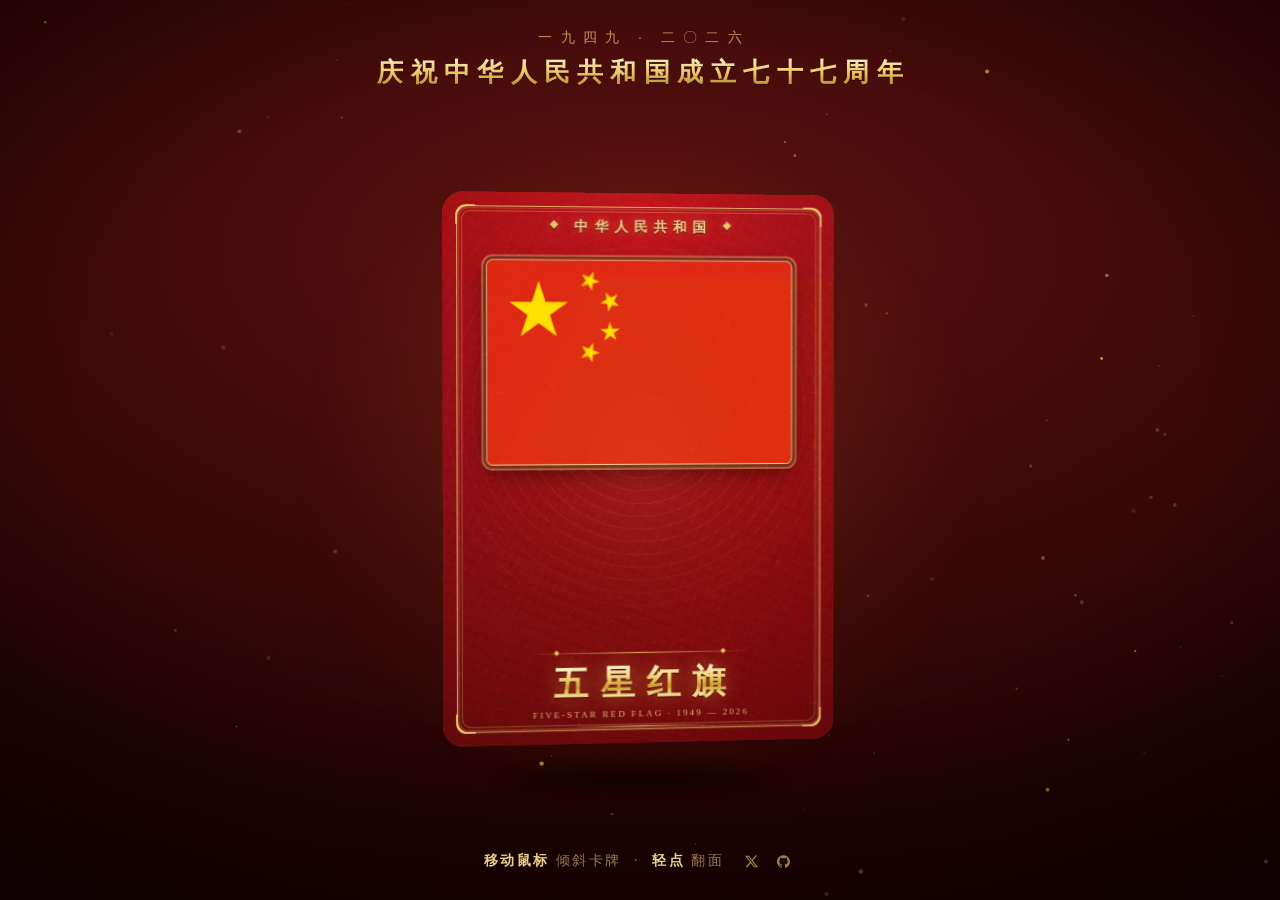
==== index.html @ b75fd133 "feat: 页脚新增 X 与 GitHub 图标链接，金色主题配色" ====
<!doctype html>
<html lang="zh-CN">
<head>
<meta charset="utf-8">
<meta name="viewport" content="width=device-width, initial-scale=1">
<title>国庆典藏卡 · 1949 — 2026</title>
<meta name="description" content="庆祝中华人民共和国成立七十七周年 —— 全息炫光典藏卡">
<link rel="stylesheet" href="style.css">
</head>
<body>

<canvas id="fx" aria-hidden="true"></canvas>
<div class="bg-vignette" aria-hidden="true"></div>

<header class="page-head">
  <p class="page-head__years" id="yearsLine">一九四九 · 二〇二六</p>
  <h1 class="page-head__title" id="titleLine">庆祝中华人民共和国成立七十七周年</h1>
</header>

<main class="stage" id="stage">
  <div class="card-glow" aria-hidden="true"></div>
  <div class="float">
    <div class="card-shadow" id="cardShadow" aria-hidden="true"></div>

    <div class="card3d" id="card3d" tabindex="0" role="button"
         aria-pressed="false" aria-label="国庆典藏卡，点击翻面">
      <div class="tilt" id="tilt">
        <div class="card">

          <div class="edges" aria-hidden="true">
            <i></i><i></i><i></i><i></i><i></i><i></i>
          </div>

          <!-- ==================== 正面 · 五星红旗 ==================== -->
          <section class="face face--front" aria-label="卡牌正面：五星红旗">
            <div class="face__bg"></div>
            <div class="face__silk"></div>
            <div class="face__pattern"></div>

            <div class="frame">
              <i class="c c1"></i><i class="c c2"></i><i class="c c3"></i><i class="c c4"></i>
            </div>

            <header class="face__top">
              <span class="dia">◆</span>
              <span class="face__top-cn">中华人民共和国</span>
              <span class="dia">◆</span>
            </header>

            <figure class="flag-window">
              <div class="flag-window__inner">
                <svg xmlns="http://www.w3.org/2000/svg" viewBox="0 0 3000 2000" preserveAspectRatio="xMidYMid slice" role="img" aria-label="五星红旗">
  <rect width="3000" height="2000" fill="#DE2910"/>
  <g fill="#FFDE00">
    <path d="M500.00,200.00 L567.35,407.29 L785.32,407.29 L608.98,535.41 L676.34,742.71 L500.00,614.59 L323.66,742.71 L391.02,535.41 L214.68,407.29 L432.65,407.29 Z"/>
    <path d="M914.25,251.45 L961.95,196.65 L924.57,134.35 L991.43,162.78 L1039.13,107.97 L1032.75,180.35 L1099.61,208.78 L1028.81,225.08 L1022.43,297.45 L985.05,235.15 Z"/>
    <path d="M1101.01,414.14 L1166.23,382.14 L1155.96,310.22 L1206.55,362.37 L1271.78,330.37 L1237.81,394.60 L1288.40,446.75 L1216.82,434.29 L1182.86,498.52 L1172.58,426.60 Z"/>
    <path d="M1103.85,672.53 L1176.46,669.92 L1196.41,600.06 L1221.33,668.31 L1293.94,665.71 L1236.73,710.49 L1261.64,778.74 L1201.37,738.17 L1144.16,782.96 L1164.12,713.10 Z"/>
    <path d="M921.91,837.53 L989.90,863.16 L1035.28,806.43 L1031.91,879.01 L1099.89,904.64 L1029.83,923.86 L1026.45,996.44 L986.52,935.74 L916.46,954.96 L961.84,898.23 Z"/>
  </g>
</svg>
                <div class="flag-shine"></div>
              </div>
            </figure>

            <footer class="nameplate">
              <div class="rule"></div>
              <h2 class="nameplate__cn">五星红旗</h2>
              <p class="nameplate__en">FIVE-STAR RED FLAG · <span id="frontYears">1949 — 2026</span></p>
              <div class="rule rule--short"></div>
            </footer>

            <div class="layer holo"></div>
            <div class="layer glitter"></div>
            <div class="layer glare"></div>
          </section>

          <!-- ==================== 背面 · 国徽 ==================== -->
          <section class="face face--back" aria-label="卡牌背面：国徽">
            <div class="face__bg face__bg--back"></div>
            <div class="face__rays"></div>

            <div class="frame">
              <i class="c c1"></i><i class="c c2"></i><i class="c c3"></i><i class="c c4"></i>
            </div>

            <header class="face__top">
              <span class="dia">◆</span>
              <span class="face__top-cn">中华人民共和国</span>
              <span class="dia">◆</span>
            </header>

            <div class="emblem-rings" aria-hidden="true"></div>
            <div class="emblem-halo" aria-hidden="true"></div>
            <div class="emblem-wrap">
              <svg xmlns="http://www.w3.org/2000/svg" viewBox="0 0 717.64375 779.19284" fill-rule="evenodd" class="emblem-svg" role="img" aria-label="中华人民共和国国徽"><defs>
  <linearGradient id="goldMetal" gradientUnits="userSpaceOnUse"
      x1="0" y1="-80" x2="0" y2="860" gradientTransform="rotate(14 358.82 389.6)">
    <stop offset="0"    stop-color="#ffe9a0"/>
    <stop offset=".1"   stop-color="#f7c93e"/>
    <stop offset=".2"   stop-color="#a86e08"/>
    <stop offset=".3"   stop-color="#ffd23e"/>
    <stop offset=".4"   stop-color="#fffbe8"/>
    <stop offset=".5"   stop-color="#f0b418"/>
    <stop offset=".6"   stop-color="#c07f0a"/>
    <stop offset=".7"   stop-color="#ffdf62"/>
    <stop offset=".8"   stop-color="#fff3b8"/>
    <stop offset=".9"   stop-color="#d99b17"/>
    <stop offset="1"    stop-color="#a9750c"/>
  </linearGradient>
  <radialGradient id="bronzeDeep" gradientUnits="userSpaceOnUse"
      cx="358.82" cy="330" r="480">
    <stop offset="0"   stop-color="#f6c854"/>
    <stop offset=".45" stop-color="#d89e22"/>
    <stop offset=".78" stop-color="#9c6a0e"/>
    <stop offset="1"   stop-color="#6b4608"/>
  </radialGradient>
  <!-- 浮雕：alpha 通道作高度图，左上光源的漫反射 + 锐利星芒高光（sRGB 色彩空间保住金色饱和度） -->
  <filter id="relief" x="-8%" y="-8%" width="116%" height="116%"
      color-interpolation-filters="sRGB">
    <feGaussianBlur in="SourceAlpha" stdDeviation="8" result="bump"/>
    <feDiffuseLighting in="bump" surfaceScale="12" diffuseConstant="1.05"
        lighting-color="#ffffff" result="diff">
      <feDistantLight azimuth="230" elevation="55"/>
    </feDiffuseLighting>
    <feSpecularLighting in="bump" surfaceScale="12" specularConstant="0.85"
        specularExponent="45" lighting-color="#fff3c0" result="spec">
      <feDistantLight azimuth="230" elevation="38"/>
    </feSpecularLighting>
    <feComposite in="spec" in2="SourceAlpha" operator="in" result="specIn"/>
    <feComposite in="diff" in2="SourceGraphic" operator="arithmetic"
        k1="1" k2="0" k3="0" k4="0" result="shaded"/>
    <feComposite in="shaded" in2="specIn" operator="arithmetic"
        k1="0" k2="1" k3="1" k4="0" result="lit"/>
    <feColorMatrix in="lit" type="saturate" values="1.3"/>
  </filter>
</defs><g filter="url(#relief)"><title
   id="title3441">National Emblem of the People's Republic of China</title><metadata
   id="metadata801"><rdf:RDF><cc:Work
       rdf:about=""><dc:format>image/svg+xml</dc:format><dc:type
         rdf:resource="http://purl.org/dc/dcmitype/StillImage" /><dc:title>National Emblem of the People's Republic of China</dc:title></cc:Work></rdf:RDF></metadata><sodipodi:namedview
   pagecolor="#ffffff"
   bordercolor="#666666"
   borderopacity="1"
   objecttolerance="10"
   gridtolerance="10"
   guidetolerance="10"
  
  
  
  
   id="namedview799"
   showgrid="false"
   fit-margin-top="0"
   fit-margin-left="0"
   fit-margin-right="0"
   fit-margin-bottom="0"
  
  
  
  
  
  
  
   showguides="true"
   />
 <defs
   id="defs4">
  <style
   type="text/css"
   id="style6">
   
    .str0 {stroke:#33200a;stroke-width:0.00762}
    .str1 {stroke:#33200a;stroke-width:0.1}
    .fil0 {fill:none}
    .fil1 {fill:#ffe9a8}
   
  </style>
 </defs>
 <g
   id="图层_x0020_1"
   transform="translate(363.41408,362.21369)"><polyline
   class="fil0 str0"
   points="77.8204,-45.8519 80.8207,-45.0692 86.3648,-38.5467 85.9735,-33.9157 "
   id="polyline330"
   style="fill:url(#goldMetal);fill-opacity:1;stroke:#33200a;stroke-width:0.27399999;stroke-miterlimit:3.99566603;stroke-dasharray:none"
   transform="matrix(3.400264,0,0,3.400264,11.02254,-67.836336)" /><polyline
   class="fil0 str0"
   points="-87.0048,-45.8519 -90.0051,-45.0692 -95.5492,-38.5467 -95.1579,-33.9157 "
   id="polyline328"
   style="fill:url(#goldMetal);fill-opacity:1;stroke:#33200a;stroke-width:0.27409637;stroke-miterlimit:3.99566603;stroke-dasharray:none"
   transform="matrix(3.400264,0,0,3.400264,11.02254,-67.836336)" /><ellipse
   class="fil0 str0"
   cx="-4.5922198"
   cy="19.0769"
   rx="105.19"
   ry="105.19"
   id="ellipse10"
  
  
  
  
   style="fill:url(#goldMetal);fill-opacity:1;stroke:#33200a;stroke-width:0.58818966;stroke-miterlimit:3.99566603;stroke-opacity:1;stroke-dasharray:none"
   d="m 100.59778,19.0769 c 0,58.094835 -47.095166,105.19 -105.1899998,105.19 -58.0948342,0 -105.1900002,-47.095165 -105.1900002,-105.19 0,-58.094834 47.095166,-105.190002 105.1900002,-105.190002 58.0948338,0 105.1899998,47.095168 105.1899998,105.190002 z"
   transform="matrix(3.400264,0,0,3.400264,11.02254,-67.836336)" /><g
   transform="translate(-1.1736574,-1.7585482)"
   style="fill-rule:evenodd"
   id="g3053"><g
     id="g4437"><g
       id="g4226"
       transform="translate(39.999999,24)"><path
         style="fill:url(#bronzeDeep);fill-opacity:1;stroke:#33200a;stroke-width:0.93167233;stroke-miterlimit:3.99566603;stroke-dasharray:none"
        
         id="path478-6"
         d="m -298.46355,227.10636 -15.98822,113.40832 23.57612,3.62795 -1.07034,11.96653 27.77788,5.59413 -0.96456,13.50306 23.7269,3.47221 0,8.29485 c 16.19441,3.43504 34.75886,5.58923 55.58956,5.40125 l 0.35805,-14.82869 -4.62374,-86.0624 -91,-65 z"
         class="fil0 str0" /><polyline
         transform="matrix(3.400264,0,0,3.400264,-26.477459,-90.836336)"
         style="fill:none;stroke:#33200a;stroke-width:0.27399999;stroke-miterlimit:3.99566603;stroke-dasharray:none"
         id="polyline482"
         points="-78.3735,93.331 -81.2865,123.189 -71.8542,122.672 -67.9949,127.24 "
         class="fil0 str0" /><line
         style="fill:none;stroke:#33200a;stroke-width:0.93167233;stroke-miterlimit:3.99566603;stroke-dasharray:none"
         id="line486"
         y2="337.23306"
         x2="-261.54688"
         y1="265.43652"
         x1="-256.73853"
         class="fil0 str0" /><polyline
         transform="matrix(3.400264,0,0,3.400264,-26.477459,-90.836336)"
         style="fill:none;stroke:#33200a;stroke-width:0.27399999;stroke-miterlimit:3.99566603;stroke-dasharray:none"
         id="polyline490"
         points="-71.837,122.611 -71.837,124.616 -75.7114,124.616 -77.803,128.007 "
         class="fil0 str0" /><line
         style="fill:none;stroke:#33200a;stroke-width:0.93167233;stroke-miterlimit:3.99566603;stroke-dasharray:none"
         id="line494"
         y2="340.62994"
         x2="-314.11261"
         y1="327.94357"
         x1="-302.35071"
         class="fil0 str0" /><polyline
         transform="matrix(3.400264,0,0,3.400264,-26.477459,-90.836336)"
         style="fill:none;stroke:#33200a;stroke-width:0.27399999;stroke-miterlimit:3.99566603;stroke-dasharray:none"
         id="polyline498"
         points="-75.4239,124.637 -75.7939,128.627 -78.0547,131.399 "
         class="fil0 str0" /><polyline
         transform="matrix(3.400264,0,0,3.400264,-26.477459,-90.836336)"
         style="fill:none;stroke:#33200a;stroke-width:0.27399999;stroke-miterlimit:3.99566603;stroke-dasharray:none"
         id="polyline502"
         points="-66.5527,105.76 -68.0185,127.182 -75.5727,126.505 "
         class="fil0 str0" /><polyline
         transform="matrix(3.400264,0,0,3.400264,-26.477459,-90.836336)"
         style="fill:none;stroke:#33200a;stroke-width:0.27399999;stroke-miterlimit:3.99566603;stroke-dasharray:none"
         id="polyline506"
         points="-59.8441,111.002 -61.2535,129.591 -75.8546,128.76 "
         class="fil0 str0" /><polyline
         transform="matrix(3.400264,0,0,3.400264,-26.477459,-90.836336)"
         style="fill:none;stroke:#33200a;stroke-width:0.27399999;stroke-miterlimit:3.99566603;stroke-dasharray:none"
         id="polyline510"
         points="-58.773,111.623 -60.7461,132.959 -67.4547,132.254 -67.6802,134.229 -70.2171,137.048 "
         class="fil0 str0" /><polyline
         transform="matrix(3.400264,0,0,3.400264,-26.477459,-90.836336)"
         style="fill:none;stroke:#33200a;stroke-width:0.27399999;stroke-miterlimit:3.99566603;stroke-dasharray:none"
         id="polyline514"
         points="-62.0991,129.606 -62.4374,131.297 -67.7366,131.072 -69.9916,133.045 "
         class="fil0 str0" /><line
         style="fill:none;stroke:#33200a;stroke-width:0.93167233;stroke-miterlimit:3.99566603;stroke-dasharray:none"
         id="line518"
         y2="355.70673"
         x2="-238.88956"
         y1="361.18796"
         x1="-232.99283"
         class="fil0 str0" /><polyline
         transform="matrix(3.400264,0,0,3.400264,-26.477459,-90.836336)"
         style="fill:none;stroke:#33200a;stroke-width:0.27399999;stroke-miterlimit:3.99566603;stroke-dasharray:none"
         id="polyline522"
         points="-54.9395,113.37 -55.6724,134.567 -67.6802,134.285 "
         class="fil0 str0" /><polyline
         transform="matrix(3.400264,0,0,3.400264,-26.477459,-90.836336)"
         style="fill:none;stroke:#33200a;stroke-width:0.27399999;stroke-miterlimit:3.99566603;stroke-dasharray:none"
         id="polyline526"
         points="-53.7557,113.708 -54.7797,135.648 -60.5443,135.648 -60.4218,138.298 -63.1567,140.439 "
         class="fil0 str0" /><line
         style="fill:none;stroke:#33200a;stroke-width:0.93167233;stroke-miterlimit:3.99566603;stroke-dasharray:none"
         id="line530"
         y2="370.34827"
         x2="-232.26959"
         y1="379.11075"
         x1="-241.5938"
         class="fil0 str0" /><line
         style="fill:none;stroke:#33200a;stroke-width:0.93167233;stroke-miterlimit:3.99566603;stroke-dasharray:none"
         id="line534"
         y2="370.41968"
         x2="-212.63988"
         y1="366.49237"
         x1="-215.79463"
         class="fil0 str0" /><polyline
         transform="matrix(3.400264,0,0,3.400264,-26.477459,-90.836336)"
         style="fill:none;stroke:#33200a;stroke-width:0.27399999;stroke-miterlimit:3.99566603;stroke-dasharray:none"
         id="polyline538"
         points="-60.4605,138.209 -50.1929,138.622 -50.9685,115.289 "
         class="fil0 str0" /><line
         style="fill:none;stroke:#33200a;stroke-width:0.93167233;stroke-miterlimit:3.99566603;stroke-dasharray:none"
         id="line546"
         y2="380.2226"
         x2="-197.56003"
         y1="392.35135"
         x1="-186.03688"
         class="fil0 str0" /></g><g
       id="g4245"
       transform="translate(9.5078828,10.930417)"><path
        
        
         id="line582"
         d="m -165.45074,364.77754 10.44284,24.05411 21.60838,-8.73222 8.875,-18.625 65.750001,-30.75 -3,-10.875 -68.500001,-7.5 -34.875,17 z"
         style="fill:url(#goldMetal);fill-opacity:1;stroke:#33200a;stroke-width:0.93167233;stroke-miterlimit:3.99566603;stroke-opacity:1" /><path
        
        
         id="line550"
         d="m -158.26271,338.48733 49.46291,-23.89032"
         style="fill:none;stroke:#33200a;stroke-width:0.93167233;stroke-miterlimit:3.99566603" /><path
        
        
         id="line554"
         d="m -158.29779,346.37756 63.455215,-29.90589"
         style="fill:none;stroke:#33200a;stroke-width:0.93167233;stroke-miterlimit:3.99566603" /><path
        
        
         id="line558"
         d="m -160.45559,332.55548 39.52192,-19.23007"
         style="fill:none;stroke:#33200a;stroke-width:0.93167233;stroke-miterlimit:3.99566603" /><path
        
        
         id="line562"
         d="m -158.83391,356.56805 80.218714,-38.52122"
         style="fill:none;stroke:#33200a;stroke-width:0.93167233;stroke-miterlimit:3.99566603" /><path
        
        
         id="line566"
         d="m -155.0589,364.7288 93.722426,-43.10533"
         style="fill:none;stroke:#33200a;stroke-width:0.93167233;stroke-miterlimit:3.99566603" /><path
        
        
         id="line570"
         d="m -150.8961,373.6307 26.33023,-12.04696"
         style="fill:none;stroke:#33200a;stroke-width:0.93167233;stroke-miterlimit:3.99566603" /><path
        
        
         id="polyline578"
         d="m -163.28155,328.82881 5.01301,7.32077 -0.52772,20.88102 7.91252,16.57662 -3.95496,15.15124"
         style="fill:none;stroke:#33200a;stroke-width:0.93167228;stroke-miterlimit:3.99566603" /></g><g
       id="g4263"><path
        
         style="fill:url(#bronzeDeep);fill-opacity:1;stroke:#33200a;stroke-width:0.93167233;stroke-miterlimit:3.99566603;stroke-dasharray:none"
        
         id="path474"
         d="m -7.9726946,415.82741 -19.0150234,0 c -2.844695,2.00049 -6.254752,2.1811 -6.254752,2.1811 -2.993865,0.18097 -19.786136,-2.35299 -26.478297,-2.71505 -6.692196,-0.36193 -10.566558,-3.61985 -10.566558,-3.61985 0,0 -0.8805,1.44794 -3.874363,2.17191 -2.993899,0.72395 -25.887982,-3.43892 -30.114612,-4.52493 -4.22663,-1.08602 -6.794,-4.43666 -6.794,-4.43666 -8.69607,-0.22347 -15.00063,-2.01101 -15.00063,-2.01101 l -0.45342,-11.25941 8.83883,-18.56155 71.417784,-32.52691 41.859489,5.23225 41.859489,-5.24934 71.417788,32.52691 8.83883,18.56155 -0.45342,11.25941 c 0,0 -6.30456,1.78754 -15.00063,2.01101 0,0 -2.567374,3.35064 -6.794004,4.43666 -4.22663,1.08601 -27.120713,5.24888 -30.114612,4.52493 -2.993863,-0.72397 -3.874363,-2.17191 -3.874363,-2.17191 0,0 -3.874362,3.25792 -10.566558,3.61985 -6.692161,0.36206 -23.484432,2.89602 -26.478297,2.71505 0,0 -3.410057,-0.18061 -6.254752,-2.1811 l -19.0150235,0 -3.5644475,-2.45824 z"
         class="fil0 str0" /><path
        
        
         id="polyline574"
         d="M -29.169078,125.77191 -29.8897,136.222 -37.7874,135.931"
         style="fill:none;stroke:#33200a;stroke-width:0.27399999;stroke-miterlimit:3.99566603"
         transform="matrix(3.400264,0,0,3.400264,11.02254,-67.836336)" /><polyline
         transform="matrix(3.400264,0,0,3.400264,11.02254,-67.836336)"
         style="fill:none;stroke:#33200a;stroke-width:0.27399999;stroke-miterlimit:3.99566603;stroke-dasharray:none"
         id="polyline590"
         points="-18.0878,129.153 -18.5402,138.059 -27.9013,136.65 "
         class="fil0 str0" /><line
         style="fill:none;stroke:#33200a;stroke-width:0.93167233;stroke-miterlimit:3.99566603;stroke-dasharray:none"
         id="line778"
         y2="407.42194"
         x2="-32.976196"
         y1="410.69983"
         x1="-35.040497"
         class="fil0 str0" /><line
         style="fill:none;stroke:#33200a;stroke-width:0.93167233;stroke-miterlimit:3.99566603;stroke-dasharray:none"
         id="line782"
         y2="404.0795"
         x2="-71.381836"
         y1="406.52429"
         x1="-75.717514"
         class="fil0 str0" /><path
        
         style="fill:none;stroke:#33200a;stroke-width:0.93167233;stroke-miterlimit:3.99566603;stroke-dasharray:none"
        
         id="path586"
         d="m -81.472875,356.6729 -2.503607,44.36811 12.584717,3.00839 1.080434,7.94874 m -5.168946,-5.4097 0,7.26555 m -51.043403,-21.48848 9.12165,-19.37497 0,21.25101 -8.51382,8.54064 m 14.61274,2.35625 8.41195,-10.26649 m -0.19739,-0.009 1.9813,7.51849 m -6.7059,5.95222 6.55343,-6.26549 25.756594,4.38583 m -15.303603,-11.12491 -0.169401,4.60082 -11.08374,-1.18547 m 59.797043,-18.11599 -0.06423,25.40763 9.472388,1.31416 5.984566,8.36645 m -41.639632,-2.53531 5.03222,-6.38884 0,-3.74051 11.446037,1.71234 0,-3.46136 m 21.806471,16.54334 -4.8347,-7.20013 -28.417808,-4.15792 m 52.159029,-17.75577 -1.36949,15.95061 -29.670296,-2.11108 m 29.59328,2.07606 4.6416661,11.29432 m 0.6848474,-27.09267 -0.5192205,27.00296"
         class="fil0 str0" /></g></g><g
     id="g4437-8"
     style="fill-rule:evenodd"
     transform="matrix(-1,0,0,1,-8.8164941,-0.01709287)"><g
       id="g4226-9"
       transform="translate(39.999999,24)"><path
         style="fill:url(#bronzeDeep);fill-opacity:1;stroke:#33200a;stroke-width:0.93167233;stroke-miterlimit:3.99566603;stroke-dasharray:none"
        
         id="path478-2"
         d="m -298.46355,227.10636 -15.98822,113.40832 23.57612,3.62795 -1.07034,11.96653 27.77788,5.59413 -0.96456,13.50306 23.7269,3.47221 0,8.29485 c 16.19441,3.43504 34.75886,5.58923 55.58956,5.40125 l 0.35805,-14.82869 -4.62374,-86.0624 -91,-65 z"
         class="fil0 str0" /><polyline
         transform="matrix(3.400264,0,0,3.400264,-26.477459,-90.836336)"
         style="fill:none;stroke:#33200a;stroke-width:0.27399999;stroke-miterlimit:3.99566603;stroke-dasharray:none"
         id="polyline482-7"
         points="-78.3735,93.331 -81.2865,123.189 -71.8542,122.672 -67.9949,127.24 "
         class="fil0 str0" /><line
         style="fill:none;stroke:#33200a;stroke-width:0.93167233;stroke-miterlimit:3.99566603;stroke-dasharray:none"
         id="line486-9"
         y2="337.23306"
         x2="-261.54688"
         y1="265.43652"
         x1="-256.73853"
         class="fil0 str0" /><polyline
         transform="matrix(3.400264,0,0,3.400264,-26.477459,-90.836336)"
         style="fill:none;stroke:#33200a;stroke-width:0.27399999;stroke-miterlimit:3.99566603;stroke-dasharray:none"
         id="polyline490-5"
         points="-71.837,122.611 -71.837,124.616 -75.7114,124.616 -77.803,128.007 "
         class="fil0 str0" /><line
         style="fill:none;stroke:#33200a;stroke-width:0.93167233;stroke-miterlimit:3.99566603;stroke-dasharray:none"
         id="line494-4"
         y2="340.62994"
         x2="-314.11261"
         y1="327.94357"
         x1="-302.35071"
         class="fil0 str0" /><polyline
         transform="matrix(3.400264,0,0,3.400264,-26.477459,-90.836336)"
         style="fill:none;stroke:#33200a;stroke-width:0.27399999;stroke-miterlimit:3.99566603;stroke-dasharray:none"
         id="polyline498-3"
         points="-75.4239,124.637 -75.7939,128.627 -78.0547,131.399 "
         class="fil0 str0" /><polyline
         transform="matrix(3.400264,0,0,3.400264,-26.477459,-90.836336)"
         style="fill:none;stroke:#33200a;stroke-width:0.27399999;stroke-miterlimit:3.99566603;stroke-dasharray:none"
         id="polyline502-1"
         points="-66.5527,105.76 -68.0185,127.182 -75.5727,126.505 "
         class="fil0 str0" /><polyline
         transform="matrix(3.400264,0,0,3.400264,-26.477459,-90.836336)"
         style="fill:none;stroke:#33200a;stroke-width:0.27399999;stroke-miterlimit:3.99566603;stroke-dasharray:none"
         id="polyline506-2"
         points="-59.8441,111.002 -61.2535,129.591 -75.8546,128.76 "
         class="fil0 str0" /><polyline
         transform="matrix(3.400264,0,0,3.400264,-26.477459,-90.836336)"
         style="fill:none;stroke:#33200a;stroke-width:0.27399999;stroke-miterlimit:3.99566603;stroke-dasharray:none"
         id="polyline510-3"
         points="-58.773,111.623 -60.7461,132.959 -67.4547,132.254 -67.6802,134.229 -70.2171,137.048 "
         class="fil0 str0" /><polyline
         transform="matrix(3.400264,0,0,3.400264,-26.477459,-90.836336)"
         style="fill:none;stroke:#33200a;stroke-width:0.27399999;stroke-miterlimit:3.99566603;stroke-dasharray:none"
         id="polyline514-3"
         points="-62.0991,129.606 -62.4374,131.297 -67.7366,131.072 -69.9916,133.045 "
         class="fil0 str0" /><line
         style="fill:none;stroke:#33200a;stroke-width:0.93167233;stroke-miterlimit:3.99566603;stroke-dasharray:none"
         id="line518-4"
         y2="355.70673"
         x2="-238.88956"
         y1="361.18796"
         x1="-232.99283"
         class="fil0 str0" /><polyline
         transform="matrix(3.400264,0,0,3.400264,-26.477459,-90.836336)"
         style="fill:none;stroke:#33200a;stroke-width:0.27399999;stroke-miterlimit:3.99566603;stroke-dasharray:none"
         id="polyline522-1"
         points="-54.9395,113.37 -55.6724,134.567 -67.6802,134.285 "
         class="fil0 str0" /><polyline
         transform="matrix(3.400264,0,0,3.400264,-26.477459,-90.836336)"
         style="fill:none;stroke:#33200a;stroke-width:0.27399999;stroke-miterlimit:3.99566603;stroke-dasharray:none"
         id="polyline526-1"
         points="-53.7557,113.708 -54.7797,135.648 -60.5443,135.648 -60.4218,138.298 -63.1567,140.439 "
         class="fil0 str0" /><line
         style="fill:none;stroke:#33200a;stroke-width:0.93167233;stroke-miterlimit:3.99566603;stroke-dasharray:none"
         id="line530-3"
         y2="370.34827"
         x2="-232.26959"
         y1="379.11075"
         x1="-241.5938"
         class="fil0 str0" /><line
         style="fill:none;stroke:#33200a;stroke-width:0.93167233;stroke-miterlimit:3.99566603;stroke-dasharray:none"
         id="line534-8"
         y2="370.41968"
         x2="-212.63988"
         y1="366.49237"
         x1="-215.79463"
         class="fil0 str0" /><polyline
         transform="matrix(3.400264,0,0,3.400264,-26.477459,-90.836336)"
         style="fill:none;stroke:#33200a;stroke-width:0.27399999;stroke-miterlimit:3.99566603;stroke-dasharray:none"
         id="polyline538-7"
         points="-60.4605,138.209 -50.1929,138.622 -50.9685,115.289 "
         class="fil0 str0" /><line
         style="fill:none;stroke:#33200a;stroke-width:0.93167233;stroke-miterlimit:3.99566603;stroke-dasharray:none"
         id="line546-4"
         y2="380.2226"
         x2="-197.56003"
         y1="392.35135"
         x1="-186.03688"
         class="fil0 str0" /></g><g
       id="g4263-5"><path
        
        
         id="polyline574-2"
         d="M -29.169078,125.77191 -29.8897,136.222 -37.7874,135.931"
         style="fill:none;stroke:#33200a;stroke-width:0.27399999;stroke-miterlimit:3.99566603"
         transform="matrix(3.400264,0,0,3.400264,11.02254,-67.836336)" /><path
        
         style="fill:none;stroke:#33200a;stroke-width:0.93167233;stroke-miterlimit:3.99566603;stroke-dasharray:none"
        
         id="path586-8"
         d="m -81.472875,356.6729 -2.503607,44.36811 12.584717,3.00839 1.080434,7.94874 m -5.168946,-5.4097 0,7.26555 m -51.043403,-21.48848 9.12165,-19.37497 0,21.25101 -8.51382,8.54064 m 14.61274,2.35625 8.41195,-10.26649 m -0.19739,-0.009 1.9813,7.51849 m -6.7059,5.95222 6.55343,-6.26549 25.756594,4.38583 m -15.303603,-11.12491 -0.169401,4.60082 -11.08374,-1.18547 m 59.797043,-18.11599 -0.06423,25.40763 9.472388,1.31416 5.984566,8.36645 m -41.639632,-2.53531 5.03222,-6.38884 0,-3.74051 11.446037,1.71234 0,-3.46136 m 21.806471,16.54334 -4.8347,-7.20013 -28.417808,-4.15792 m 52.159029,-17.75577 -1.36949,15.95061 -29.670296,-2.11108 m 29.59328,2.07606 4.6416661,11.29432 m 0.6848474,-27.09267 -0.5192205,27.00296"
         class="fil0 str0" /><polyline
         transform="matrix(3.400264,0,0,3.400264,11.02254,-67.836336)"
         style="fill:none;stroke:#33200a;stroke-width:0.27399999;stroke-miterlimit:3.99566603;stroke-dasharray:none"
         id="polyline590-6"
         points="-18.0878,129.153 -18.5402,138.059 -27.9013,136.65 "
         class="fil0 str0" /><line
         style="fill:none;stroke:#33200a;stroke-width:0.93167233;stroke-miterlimit:3.99566603;stroke-dasharray:none"
         id="line778-0"
         y2="407.42194"
         x2="-32.976196"
         y1="410.69983"
         x1="-35.040497"
         class="fil0 str0" /><line
         style="fill:none;stroke:#33200a;stroke-width:0.93167233;stroke-miterlimit:3.99566603;stroke-dasharray:none"
         id="line782-2"
         y2="404.0795"
         x2="-71.381836"
         y1="406.52429"
         x1="-75.717514"
         class="fil0 str0" /></g><g
       id="g4245-2"
       transform="translate(9.5078828,10.930417)"><path
        
        
         id="line582-7"
         d="m -165.45074,364.77754 10.44284,24.05411 21.60838,-8.73222 8.875,-18.625 65.750001,-30.75 -3,-10.875 -68.500001,-7.5 -34.875,17 z"
         style="fill:url(#goldMetal);fill-opacity:1;stroke:#33200a;stroke-width:0.93167233;stroke-miterlimit:3.99566603;stroke-opacity:1" /><path
        
        
         id="line550-7"
         d="m -158.26271,338.48733 49.46291,-23.89032"
         style="fill:none;stroke:#33200a;stroke-width:0.93167233;stroke-miterlimit:3.99566603" /><path
        
        
         id="line554-9"
         d="m -158.29779,346.37756 63.455215,-29.90589"
         style="fill:none;stroke:#33200a;stroke-width:0.93167233;stroke-miterlimit:3.99566603" /><path
        
        
         id="line558-3"
         d="m -160.45559,332.55548 39.52192,-19.23007"
         style="fill:none;stroke:#33200a;stroke-width:0.93167233;stroke-miterlimit:3.99566603" /><path
        
        
         id="line562-1"
         d="m -158.83391,356.56805 80.218714,-38.52122"
         style="fill:none;stroke:#33200a;stroke-width:0.93167233;stroke-miterlimit:3.99566603" /><path
        
        
         id="line566-9"
         d="m -155.0589,364.7288 93.722426,-43.10533"
         style="fill:none;stroke:#33200a;stroke-width:0.93167233;stroke-miterlimit:3.99566603" /><path
        
        
         id="line570-8"
         d="m -150.8961,373.6307 26.33023,-12.04696"
         style="fill:none;stroke:#33200a;stroke-width:0.93167233;stroke-miterlimit:3.99566603" /><path
        
        
         id="polyline578-6"
         d="m -163.28155,328.82881 5.01301,7.32077 -0.52772,20.88102 8.0893,16.39984 -4.13174,15.32802"
         style="fill:none;stroke:#33200a;stroke-width:0.93167228;stroke-miterlimit:3.99566603" /></g></g></g><ellipse
   class="fil0 str0"
   cx="-4.5922198"
   cy="19.0769"
   rx="103.264"
   ry="103.264"
   id="ellipse12"
  
  
  
  
   style="fill:url(#goldMetal);fill-opacity:1;stroke:#33200a;stroke-width:0.27399999;stroke-miterlimit:3.99566603;stroke-dasharray:none"
   d="m 98.67178,19.0769 c 0,57.031133 -46.232867,103.264 -103.2639998,103.264 -57.0311322,0 -103.2640002,-46.232867 -103.2640002,-103.264 0,-57.031132 46.232868,-103.263999 103.2640002,-103.263999 57.0311328,0 103.2639998,46.232867 103.2639998,103.263999 z"
   transform="matrix(3.400264,0,0,3.400264,11.02254,-67.836336)" /><ellipse
   class="fil0 str0"
   cx="-4.5922198"
   cy="19.0769"
   rx="79.243103"
   ry="79.243103"
   id="ellipse16"
  
  
  
  
   style="fill:url(#bronzeDeep);fill-opacity:1;stroke:#33200a;stroke-width:0.27399999;stroke-miterlimit:3.99566603;stroke-dasharray:none"
   d="m 74.650883,19.0769 c 0,43.764758 -35.478345,79.243104 -79.2431028,79.243104 -43.7647572,0 -79.2431032,-35.478346 -79.2431032,-79.243104 0,-43.764757 35.478346,-79.243103 79.2431032,-79.243103 43.7647578,0 79.2431028,35.478346 79.2431028,79.243103 z"
   transform="matrix(3.400264,0,0,3.400264,11.02254,-67.836336)" /><path
   transform="matrix(3.400264,0,0,3.400264,11.02254,-67.836336)"
   style="fill:url(#goldMetal);fill-opacity:1;stroke:#33200a;stroke-width:0.27399999;stroke-miterlimit:3.99566603"
   d="m -59.687798,75.8516 110.27815,0 c 3.390049,-2.793305 5.68434,-5.702422 7.926119,-8.883106 L 57.3623,63.348 l -124.0061,0 -1.133043,3.554309 c 3.21467,4.191926 5.505801,6.735703 8.089045,8.949291 z"
   id="polygon776"
  
   />
  
  
  
  
  
  <g
   id="_228133192"
   style="stroke-width:0.27399999;stroke-miterlimit:3.99566603;stroke-dasharray:none"
   transform="matrix(3.400264,0,0,3.400264,11.02254,-67.836336)">
   <path
   id="_228133432"
   class="fil0 str0"
   d="m -24.7351,101.149 c -5.15712,-1.26996 -10.1309,-3.01485 -14.8716,-5.18601 l 0,-1.41722 c 4.7347,2.20916 9.70924,3.98577 14.8716,5.27871 l 0,1.32452 z"
  
   style="fill:none;stroke:#33200a;stroke-width:0.27399999;stroke-miterlimit:3.99566603;stroke-dasharray:none" />
   <path
   id="_228133360"
   class="fil0 str0"
   d="m -24.7351,103.789 c -5.14685,-1.22822 -10.1195,-2.91508 -14.8716,-5.0146 l 0,-1.40181 c 4.74638,2.13457 9.71977,3.84954 14.8716,5.0978 l 0,1.31861 z"
  
   style="fill:none;stroke:#33200a;stroke-width:0.27399999;stroke-miterlimit:3.99566603;stroke-dasharray:none" />
   <path
   id="_228133288"
   class="fil0 str0"
   d="m -24.7351,106.43 c -5.13786,-1.18791 -10.1096,-2.81917 -14.8716,-4.85154 l 0,-1.40169 c 4.7573,2.06549 9.7294,3.72449 14.8716,4.93256 l 0,1.32067 z"
  
   style="fill:none;stroke:#33200a;stroke-width:0.27399999;stroke-miterlimit:3.99566603;stroke-dasharray:none" />
   <path
   id="_228133240"
   class="fil0 str0"
   d="m -24.7351,98.4974 c -5.16855,-1.31567 -10.143,-3.12642 -14.8716,-5.37488 l 0,-1.42069 c 4.72173,2.28903 9.69717,4.13176 14.8716,5.47079 l 0,1.32478 z"
  
   style="fill:none;stroke:#33200a;stroke-width:0.27399999;stroke-miterlimit:3.99566603;stroke-dasharray:none" />
  </g>
  <g
   id="_228132880"
   style="stroke-width:0.27399999;stroke-miterlimit:3.99566603;stroke-dasharray:none"
   transform="matrix(3.400264,0,0,3.400264,11.02254,-67.836336)">
   <path
   id="_228133120"
   class="fil0 str0"
   d="m 15.5507,101.149 c 5.15712,-1.26996 10.1309,-3.01485 14.8716,-5.18601 l 0,-1.41722 c -4.7347,2.20916 -9.70924,3.98577 -14.8716,5.27871 l 0,1.32452 z"
  
   style="fill:none;stroke:#33200a;stroke-width:0.27399999;stroke-miterlimit:3.99566603;stroke-dasharray:none" />
   <path
   id="_228133048"
   class="fil0 str0"
   d="m 15.5507,103.789 c 5.14685,-1.22822 10.1195,-2.91508 14.8716,-5.0146 l 0,-1.40181 c -4.74638,2.13457 -9.71976,3.84954 -14.8716,5.0978 l 0,1.31861 z"
  
   style="fill:none;stroke:#33200a;stroke-width:0.27399999;stroke-miterlimit:3.99566603;stroke-dasharray:none" />
   <path
   id="_228132976"
   class="fil0 str0"
   d="m 15.5507,106.43 c 5.13786,-1.18791 10.1096,-2.81917 14.8716,-4.85154 l 0,-1.40169 c -4.75729,2.06549 -9.72939,3.72449 -14.8716,4.93256 l 0,1.32067 z"
  
   style="fill:none;stroke:#33200a;stroke-width:0.27399999;stroke-miterlimit:3.99566603;stroke-dasharray:none" />
   <path
   id="_228132928"
   class="fil0 str0"
   d="m 15.5507,98.4974 c 5.16855,-1.31567 10.143,-3.12642 14.8716,-5.37488 l 0,-1.42069 c -4.72173,2.28903 -9.69717,4.13176 -14.8716,5.47079 l 0,1.32478 z"
  
   style="fill:none;stroke:#33200a;stroke-width:0.27399999;stroke-miterlimit:3.99566603;stroke-dasharray:none" />
  </g>
  <ellipse
   class="fil0 str0"
   cx="-4.5922198"
   cy="19.0769"
   rx="80.655502"
   ry="80.655502"
   id="ellipse14"
  
  
  
  
   style="fill:none;stroke:#33200a;stroke-width:0.27399999;stroke-miterlimit:3.99566603;stroke-dasharray:none"
   d="m 76.063282,19.0769 c 0,44.544804 -36.110698,80.655503 -80.6555018,80.655503 -44.5448042,0 -80.6555022,-36.110699 -80.6555022,-80.655503 0,-44.544803 36.110698,-80.655502 80.6555022,-80.655502 44.5448038,0 80.6555018,36.110699 80.6555018,80.655502 z"
   transform="matrix(3.400264,0,0,3.400264,11.02254,-67.836336)" /><path
   class="fil1 str1"
   d="m -16.695358,378.95154 c -2.98322,-0.46692 -5.941008,-1.07812 -8.854525,-1.87888 l -4.873122,9.50524 -20.63967,-9.09527 3.741583,-10.04985 c -2.061716,-1.31383 -4.066819,-2.72041 -6.000855,-4.2181 l -8.173554,6.96472 -15.610204,-16.28028 7.29853,-7.86995 c -1.278056,-1.81398 -2.487292,-3.67088 -3.617371,-5.58255 l -10.165699,3.40219 -8.400319,-20.93218 9.661067,-4.55195 c -0.615753,-2.61438 -1.096516,-5.2513 -1.452082,-7.91452 l -10.649558,-0.82137 0.412417,-22.55108 10.667954,-0.43082 c 0.280726,-1.68476 0.629729,-3.3594 1.020284,-5.02253 l -9.65998,-4.55122 8.399773,-20.93222 10.166587,3.40219 c 1.121712,-1.9123 2.340775,-3.76966 3.617269,-5.5822 l -7.298769,-7.86995 15.60942,-16.28084 8.174677,6.96517 c 1.931486,-1.49791 3.938595,-2.90594 6.000515,-4.21779 l -3.741685,-10.05007 20.63933,-9.096 4.873904,9.50633 c 2.97241,-0.81671 6.005681,-1.45121 9.053203,-1.90835 l 0.688927,-10.66203 22.4291272,-4.3e-4 0.6895734,10.66192 c 3.0482004,0.45734 6.0798084,1.09285 9.0533054,1.90889 l 4.873598,-9.50603 20.639636,9.09528 -3.741685,10.05038 c 2.062839,1.31183 4.067804,2.7211 6.000753,4.2179 l 8.173655,-6.96517 15.61034,16.28039 -7.29887,7.87029 c 1.277819,1.81197 2.494094,3.67055 3.617371,5.58231 l 10.166041,-3.40231 8.400284,20.93221 -9.659505,4.55105 c 0.391234,1.66388 0.735751,3.33763 1.020149,5.02272 l 10.667103,0.43073 0.413063,22.55119 -10.649353,0.82146 c -0.356994,2.66424 -0.837519,5.29915 -1.452185,7.91476 l 9.660728,4.55171 -8.400284,20.93218 -10.165497,-3.40206 c -1.114029,1.91441 -2.341219,3.77481 -3.61761,5.58266 l 7.298565,7.86971 -15.610238,16.28028 -8.173316,-6.96461 c -1.935499,1.49668 -3.938457,2.90505 -6.001092,4.21812 l 3.741583,10.04972 -20.639636,9.09527 -4.873123,-9.5051 c -2.973292,0.81668 -6.005682,1.45173 -9.0538823,1.90874 l -0.6262606,10.6607 -22.5547671,0 -0.62626,-10.66081 -0.199358,-0.0306 z"
   id="path32"
  
   style="fill:url(#goldMetal);fill-opacity:1;stroke:#33200a;stroke-width:0.93167233;stroke-miterlimit:3.99566603;stroke-dasharray:none" />
  <path
   class="fil1 str1"
   d="m 3.0053635,385.73847 -15.1953375,0 -0.599942,-10.21327 c -5.083837,-0.54969 -10.019966,-1.60373 -14.756976,-3.11213 l -4.669753,9.10853 -13.905038,-6.12752 3.582041,-9.62152 c -3.84172,-2.22782 -7.470822,-4.78448 -10.8515,-7.6272 l -7.834378,6.67574 -10.516642,-10.96809 6.996382,-7.54428 c -2.566247,-3.32304 -4.864656,-6.86285 -6.860711,-10.58702 l -9.732644,3.25725 -5.659367,-14.10216 9.255996,-4.36094 c -1.244599,-4.42156 -2.095039,-9.00536 -2.516502,-13.70924 l -10.203138,-0.78703 0.277836,-15.1928 10.219221,-0.41284 c 0.473827,-3.73815 1.222293,-7.39266 2.222718,-10.94315 l -9.256028,-4.3609 5.658924,-14.10218 9.733222,3.25727 c 1.996261,-3.7243 4.294464,-7.26399 6.860711,-10.58691 l -6.99662,-7.54417 10.5162,-10.96854 7.835058,6.67608 c 3.380576,-2.84296 7.009644,-5.39928 10.851364,-7.6269 l -3.582143,-9.62172 13.904801,-6.1281 4.670228,9.10911 c 4.73667,-1.50874 9.673343,-2.56147 14.756738,-3.11214 l 0.59984,-10.21349 1.02e-4,0 0,-1.1e-4 3.7986728,0 11.3965627,-3.4e-4 0,3.4e-4 1.02e-4,0 0.335606,5.71254 0.2644725,4.50097 c 5.0838367,0.54978 10.019626,1.60403 14.756635,3.11232 l 4.669957,-9.10896 13.905074,6.12754 -3.582179,9.62193 c 3.84172,2.22773 7.470822,4.78429 10.851398,7.62701 l 7.834582,-6.67598 10.516677,10.96809 -6.996621,7.54452 c 2.566349,3.32304 4.864316,6.86281 6.860713,10.58691 l 9.73288,-3.25739 5.659366,14.10215 -9.256131,4.36105 c 1.000426,3.5506 1.748858,7.20524 2.222719,10.94324 l 10.218881,0.41253 0.278278,15.19291 -10.203274,0.78703 c -0.421429,4.70386 -1.2718,9.28779 -2.516502,13.70935 l 9.256029,4.36094 -5.659366,14.10216 -9.732676,-3.25725 c -1.996057,3.72417 -4.294364,7.26398 -6.860713,10.58702 l 6.996417,7.54428 -10.516677,10.96809 -7.834378,-6.67574 c -3.380678,2.84272 -7.00978,5.39938 -10.851466,7.6272 l 3.582043,9.62152 -13.905074,6.12752 -4.669753,-9.10853 c -4.736975,1.5084 -9.6730023,2.56244 -14.756975,3.11213 l -0.5999425,10.21327 z"
   id="path34"
  
   style="fill:url(#goldMetal);fill-opacity:1;stroke:#33200a;stroke-width:0.93167233;stroke-miterlimit:3.99566603;stroke-dasharray:none" />
  <g
   id="_228130096"
   style="fill:url(#goldMetal);fill-opacity:1;stroke-width:0.27399999;stroke-miterlimit:3.99566603;stroke-dasharray:none"
   transform="matrix(3.1908824,0,0,3.1908824,10.061007,-80.083677)">
   <polygon
   id="_228132664"
   class="fil0 str0"
   points="1.69847,-37.9706 22.0357,-37.9639 5.58615,-26.0051 11.8649,-6.66129 -4.59218,-18.6101 -21.0492,-6.66129 -14.7705,-26.0051 -31.22,-37.9639 -10.8828,-37.9706 -4.59218,-57.3103 "
   style="fill:url(#goldMetal);fill-opacity:1;stroke:#33200a;stroke-width:0.27399999;stroke-miterlimit:3.99566603;stroke-dasharray:none" />
   <polygon
   id="_228132592"
   class="fil0 str0"
   points="0.87215,-36.8331 18.5386,-36.8277 4.24933,-26.4394 9.70341,-9.63596 -4.59215,-20.0156 -18.8878,-9.63594 -13.4337,-26.4393 -27.7229,-36.8277 -10.0566,-36.8331 -4.59219,-53.6332 "
   style="fill:url(#goldMetal);fill-opacity:1;stroke:#33200a;stroke-width:0.27399999;stroke-miterlimit:3.99566603;stroke-dasharray:none" />
   <line
   id="_228132520"
   class="fil0 str0"
   x1="-13.4337"
   y1="-26.439301"
   x2="18.538601"
   y2="-36.827702"
   style="fill:url(#goldMetal);fill-opacity:1;stroke:#33200a;stroke-width:0.27399999;stroke-miterlimit:3.99566603;stroke-dasharray:none" />
   <line
   id="_228132448"
   class="fil0 str0"
   x1="4.24933"
   y1="-26.4394"
   x2="-27.7229"
   y2="-36.827702"
   style="fill:url(#goldMetal);fill-opacity:1;stroke:#33200a;stroke-width:0.27399999;stroke-miterlimit:3.99566603;stroke-dasharray:none" />
   <line
   id="_228132376"
   class="fil0 str0"
   x1="-18.8878"
   y1="-9.6359396"
   x2="0.87215"
   y2="-36.833099"
   style="fill:url(#goldMetal);fill-opacity:1;stroke:#33200a;stroke-width:0.27399999;stroke-miterlimit:3.99566603;stroke-dasharray:none" />
   <line
   id="_228132304"
   class="fil0 str0"
   x1="-10.0566"
   y1="-36.833099"
   x2="9.7034101"
   y2="-9.6359596"
   style="fill:url(#goldMetal);fill-opacity:1;stroke:#33200a;stroke-width:0.27399999;stroke-miterlimit:3.99566603;stroke-dasharray:none" />
   <line
   id="_228132232"
   class="fil0 str0"
   x1="-4.5921798"
   y1="-53.4631"
   x2="-4.5921798"
   y2="-19.906799"
   style="fill:url(#goldMetal);fill-opacity:1;stroke:#33200a;stroke-width:0.27399999;stroke-miterlimit:3.99566603;stroke-dasharray:none" />
   <g
   id="g44"
   style="fill:url(#goldMetal);fill-opacity:1;stroke-width:0.27399999;stroke-miterlimit:3.99566603;stroke-dasharray:none">
    <polygon
   id="_228132160"
   class="fil0 str0"
   points="-16.6309,8.71757 -6.56481,12.8725 -17.149,15.4344 -17.9896,26.2919 -23.6972,17.0174 -34.2831,19.5729 -27.2261,11.2789 -32.9279,2.00101 -22.859,6.14927 -15.797,-2.14029 "
   style="fill:url(#goldMetal);fill-opacity:1;stroke:#33200a;stroke-width:0.27399999;stroke-miterlimit:3.99566603;stroke-dasharray:none" />
    <polygon
   id="_228132088"
   class="fil0 str0"
   points="-17.2722,9.11194 -8.52789,12.721 -17.7221,14.9466 -18.4524,24.3781 -23.4102,16.3216 -32.6058,18.5416 -26.4757,11.3368 -31.4287,3.27732 -22.6822,6.881 -16.5477,-0.32003 "
   style="fill:url(#goldMetal);fill-opacity:1;stroke:#33200a;stroke-width:0.27399999;stroke-miterlimit:3.99566603;stroke-dasharray:none" />
    <line
   id="_228132016"
   class="fil0 str0"
   x1="-26.4757"
   y1="11.3368"
   x2="-8.5278902"
   y2="12.721"
   style="fill:url(#goldMetal);fill-opacity:1;stroke:#33200a;stroke-width:0.27399999;stroke-miterlimit:3.99566603;stroke-dasharray:none" />
    <line
   id="_228131944"
   class="fil0 str0"
   x1="-17.722099"
   y1="14.9466"
   x2="-31.428699"
   y2="3.2773199"
   style="fill:url(#goldMetal);fill-opacity:1;stroke:#33200a;stroke-width:0.27399999;stroke-miterlimit:3.99566603;stroke-dasharray:none" />
    <line
   id="_228131872"
   class="fil0 str0"
   x1="-32.605801"
   y1="18.541599"
   x2="-17.2722"
   y2="9.1119404"
   style="fill:url(#goldMetal);fill-opacity:1;stroke:#33200a;stroke-width:0.27399999;stroke-miterlimit:3.99566603;stroke-dasharray:none" />
    <line
   id="_228131800"
   class="fil0 str0"
   x1="-22.682199"
   y1="6.881"
   x2="-18.4524"
   y2="24.378099"
   style="fill:url(#goldMetal);fill-opacity:1;stroke:#33200a;stroke-width:0.27399999;stroke-miterlimit:3.99566603;stroke-dasharray:none" />
    <line
   id="_228131752"
   class="fil0 str0"
   x1="-16.582399"
   y1="-0.23583999"
   x2="-23.432501"
   y2="16.3755"
   style="fill:url(#goldMetal);fill-opacity:1;stroke:#33200a;stroke-width:0.27399999;stroke-miterlimit:3.99566603;stroke-dasharray:none" />
   </g>
   <g
   id="g53"
   style="fill:url(#goldMetal);fill-opacity:1;stroke-width:0.27399999;stroke-miterlimit:3.99566603;stroke-dasharray:none">
    <polygon
   id="_228131632"
   class="fil0 str0"
   points="7.44646,8.71757 -2.61966,12.8725 7.96453,15.4344 8.80517,26.2919 14.5127,17.0174 25.0986,19.5729 18.0417,11.2789 23.7434,2.00101 13.6746,6.14927 6.61257,-2.14029 "
   style="fill:url(#goldMetal);fill-opacity:1;stroke:#33200a;stroke-width:0.27399999;stroke-miterlimit:3.99566603;stroke-dasharray:none" />
    <polygon
   id="_228131560"
   class="fil0 str0"
   points="8.0877,9.11194 -0.65658,12.721 8.53765,14.9466 9.26791,24.3781 14.2258,16.3216 23.4214,18.5416 17.2913,11.3368 22.2442,3.27732 13.4977,6.881 7.3632,-0.32003 "
   style="fill:url(#goldMetal);fill-opacity:1;stroke:#33200a;stroke-width:0.27399999;stroke-miterlimit:3.99566603;stroke-dasharray:none" />
    <line
   id="_228131488"
   class="fil0 str0"
   x1="17.2913"
   y1="11.3368"
   x2="-0.65657997"
   y2="12.721"
   style="fill:url(#goldMetal);fill-opacity:1;stroke:#33200a;stroke-width:0.27399999;stroke-miterlimit:3.99566603;stroke-dasharray:none" />
    <line
   id="_228131416"
   class="fil0 str0"
   x1="8.5376501"
   y1="14.9466"
   x2="22.2442"
   y2="3.2773199"
   style="fill:url(#goldMetal);fill-opacity:1;stroke:#33200a;stroke-width:0.27399999;stroke-miterlimit:3.99566603;stroke-dasharray:none" />
    <line
   id="_228131344"
   class="fil0 str0"
   x1="23.4214"
   y1="18.541599"
   x2="8.0876999"
   y2="9.1119404"
   style="fill:url(#goldMetal);fill-opacity:1;stroke:#33200a;stroke-width:0.27399999;stroke-miterlimit:3.99566603;stroke-dasharray:none" />
    <line
   id="_228131272"
   class="fil0 str0"
   x1="13.4977"
   y1="6.881"
   x2="9.26791"
   y2="24.378099"
   style="fill:url(#goldMetal);fill-opacity:1;stroke:#33200a;stroke-width:0.27399999;stroke-miterlimit:3.99566603;stroke-dasharray:none" />
    <line
   id="_228131224"
   class="fil0 str0"
   x1="7.3979201"
   y1="-0.23583999"
   x2="14.248"
   y2="16.3755"
   style="fill:url(#goldMetal);fill-opacity:1;stroke:#33200a;stroke-width:0.27399999;stroke-miterlimit:3.99566603;stroke-dasharray:none" />
   </g>
   <g
   id="g62"
   style="fill:url(#goldMetal);fill-opacity:1;stroke-width:0.27399999;stroke-miterlimit:3.99566603;stroke-dasharray:none">
    <polygon
   id="_228131104"
   class="fil0 str0"
   points="-39.8678,-10.6894 -35.6185,-0.66273 -44.9532,-6.27092 -53.1759,0.86905 -50.7269,-9.742 -60.0583,-15.356 -49.2099,-16.3058 -46.7544,-26.9152 -42.4986,-16.8913 -31.6496,-17.8344 "
   style="fill:url(#goldMetal);fill-opacity:1;stroke:#33200a;stroke-width:0.27399999;stroke-miterlimit:3.99566603;stroke-dasharray:none" />
    <polygon
   id="_228131032"
   class="fil0 str0"
   points="-40.6012,-10.8589 -36.9098,-2.14905 -45.0187,-7.0207 -52.1615,-0.81845 -50.0341,-10.0359 -58.14,-14.9125 -48.7163,-15.7376 -46.5833,-24.9537 -42.8865,-16.2462 -33.4623,-17.0655 "
   style="fill:url(#goldMetal);fill-opacity:1;stroke:#33200a;stroke-width:0.27399999;stroke-miterlimit:3.99566603;stroke-dasharray:none" />
    <line
   id="_228130960"
   class="fil0 str0"
   x1="-48.716301"
   y1="-15.7376"
   x2="-36.909801"
   y2="-2.14905"
   style="fill:url(#goldMetal);fill-opacity:1;stroke:#33200a;stroke-width:0.27399999;stroke-miterlimit:3.99566603;stroke-dasharray:none" />
    <line
   id="_228130888"
   class="fil0 str0"
   x1="-45.0187"
   y1="-7.0207"
   x2="-46.583302"
   y2="-24.953699"
   style="fill:url(#goldMetal);fill-opacity:1;stroke:#33200a;stroke-width:0.27399999;stroke-miterlimit:3.99566603;stroke-dasharray:none" />
    <line
   id="_228130816"
   class="fil0 str0"
   x1="-58.139999"
   y1="-14.9125"
   x2="-40.6012"
   y2="-10.8589"
   style="fill:url(#goldMetal);fill-opacity:1;stroke:#33200a;stroke-width:0.27399999;stroke-miterlimit:3.99566603;stroke-dasharray:none" />
    <line
   id="_228130744"
   class="fil0 str0"
   x1="-42.886501"
   y1="-16.246201"
   x2="-52.161499"
   y2="-0.81844997"
   style="fill:url(#goldMetal);fill-opacity:1;stroke:#33200a;stroke-width:0.27399999;stroke-miterlimit:3.99566603;stroke-dasharray:none" />
    <line
   id="_228130696"
   class="fil0 str0"
   x1="-33.546101"
   y1="-17.0299"
   x2="-50.0877"
   y2="-10.0132"
   style="fill:url(#goldMetal);fill-opacity:1;stroke:#33200a;stroke-width:0.27399999;stroke-miterlimit:3.99566603;stroke-dasharray:none" />
   </g>
   <g
   id="g71"
   style="fill:url(#goldMetal);fill-opacity:1;stroke-width:0.27399999;stroke-miterlimit:3.99566603;stroke-dasharray:none">
    <polygon
   id="_228130576"
   class="fil0 str0"
   points="30.6833,-10.6894 26.434,-0.66273 35.7687,-6.27092 43.9914,0.86905 41.5425,-9.742 50.8738,-15.356 40.0254,-16.3058 37.57,-26.9152 33.3141,-16.8913 22.4652,-17.8344 "
   style="fill:url(#goldMetal);fill-opacity:1;stroke:#33200a;stroke-width:0.27399999;stroke-miterlimit:3.99566603;stroke-dasharray:none" />
    <polygon
   id="_228130504"
   class="fil0 str0"
   points="31.4168,-10.8589 27.7253,-2.14905 35.8342,-7.0207 42.977,-0.81845 40.8496,-10.0359 48.9555,-14.9125 39.5318,-15.7376 37.3988,-24.9537 33.702,-16.2462 24.2778,-17.0655 "
   style="fill:url(#goldMetal);fill-opacity:1;stroke:#33200a;stroke-width:0.27399999;stroke-miterlimit:3.99566603;stroke-dasharray:none" />
    <line
   id="_228130432"
   class="fil0 str0"
   x1="39.531799"
   y1="-15.7376"
   x2="27.7253"
   y2="-2.14905"
   style="fill:url(#goldMetal);fill-opacity:1;stroke:#33200a;stroke-width:0.27399999;stroke-miterlimit:3.99566603;stroke-dasharray:none" />
    <line
   id="_228130360"
   class="fil0 str0"
   x1="35.834202"
   y1="-7.0207"
   x2="37.3988"
   y2="-24.953699"
   style="fill:url(#goldMetal);fill-opacity:1;stroke:#33200a;stroke-width:0.27399999;stroke-miterlimit:3.99566603;stroke-dasharray:none" />
    <line
   id="_228130288"
   class="fil0 str0"
   x1="48.955502"
   y1="-14.9125"
   x2="31.4168"
   y2="-10.8589"
   style="fill:url(#goldMetal);fill-opacity:1;stroke:#33200a;stroke-width:0.27399999;stroke-miterlimit:3.99566603;stroke-dasharray:none" />
    <line
   id="_228130216"
   class="fil0 str0"
   x1="33.702"
   y1="-16.246201"
   x2="42.977001"
   y2="-0.81844997"
   style="fill:url(#goldMetal);fill-opacity:1;stroke:#33200a;stroke-width:0.27399999;stroke-miterlimit:3.99566603;stroke-dasharray:none" />
    <line
   id="_228130168"
   class="fil0 str0"
   x1="24.361601"
   y1="-17.0299"
   x2="40.903198"
   y2="-10.0132"
   style="fill:url(#goldMetal);fill-opacity:1;stroke:#33200a;stroke-width:0.27399999;stroke-miterlimit:3.99566603;stroke-dasharray:none" />
   </g>
  </g>
  <path
   class="fil1 str0"
   d="m -11.090227,-333.12833 -0.354069,-4.17719 c -16.361629,0.3318 -32.441612,1.84892 -48.154538,4.46578 -5.361605,-0.0186 -8.840686,-1.93755 -16.059481,-0.29906 l -4.911069,6.82021 12.94144,2.72032 c 1.578232,0.33136 4.98006,-3.6149 7.273401,-4.29508 0.828611,-0.24532 1.921353,-0.73561 2.667916,-0.85435 14.920459,-2.38067 31.006155,-4.02789 46.596196,-4.38063 z"
   id="path80"
  
   style="fill:url(#goldMetal);fill-opacity:1;stroke:#33200a;stroke-width:0.93167233;stroke-miterlimit:3.99566603;stroke-dasharray:none" />
  <path
   class="fil1 str0"
   d="m 1.9059561,-333.12833 0.3540355,-4.17719 c 16.3616284,0.3318 32.4416114,1.84892 48.1545374,4.46578 5.361605,-0.0186 8.840686,-1.93755 16.059515,-0.29906 l 4.911036,6.82021 -12.94144,2.72032 c -1.578233,0.33136 -4.980061,-3.6149 -7.273402,-4.29508 -0.82861,-0.24532 -1.921353,-0.73561 -2.667916,-0.85435 -14.920458,-2.38067 -31.006156,-4.02789 -46.5961958,-4.38063 z"
   id="path82"
  
   style="fill:url(#goldMetal);fill-opacity:1;stroke:#33200a;stroke-width:0.93167233;stroke-miterlimit:3.99566603;stroke-dasharray:none" />
  <path
   class="fil1 str0"
   d="m -15.142558,-324.6916 0.145399,-4.15621 -0.705961,0.013 c -12.175701,0.41255 -24.185942,1.49918 -35.993494,3.22149 l -13.82595,1.25734 c -0.842619,0.2183 -3.216718,0.27242 -4.266685,-0.41127 l -5.145925,-2.92725 c -1.743248,-0.99188 -6.798386,-2.24573 -9.537912,-2.74998 -7.010562,-1.29096 -13.691944,-0.59812 -17.518534,-0.0811 -10.87384,1.47083 -13.53346,12.64153 -7.88371,17.93374 3.89428,3.64761 12.589575,1.28705 15.578815,0.53436 l 4.859113,-1.48959 10.14649,5.9082 c 6.403274,-1.7555 7.739646,-10.33946 17.187619,-12.04081 14.941849,-2.69019 30.232087,-4.38587 45.799176,-4.95384 0.122234,-0.004 1.039494,-0.0537 1.161733,-0.0577 z"
   id="path84"
  
   style="fill:url(#goldMetal);fill-opacity:1;stroke:#33200a;stroke-width:0.93167233;stroke-miterlimit:3.99566603;stroke-dasharray:none" />
  <path
   class="fil1 str0"
   d="m 5.9582547,-324.6916 -0.1453955,-4.15621 0.7059628,0.013 c 12.175699,0.41255 24.185941,1.49918 35.993494,3.22149 l 13.825982,1.25734 c 0.842587,0.2183 3.216685,0.27242 4.266652,-0.41127 l 5.145925,-2.92725 c 1.743282,-0.99188 6.798386,-2.24573 9.537912,-2.74998 7.010562,-1.29096 13.691944,-0.59812 17.518533,-0.0811 10.87384,1.47083 13.53346,12.64153 7.88371,17.93374 -3.894248,3.64761 -12.589574,1.28705 -15.578814,0.53436 l -4.859113,-1.48959 -10.146489,5.9082 c -6.403275,-1.7555 -7.739647,-10.33946 -17.187587,-12.04081 -14.941881,-2.69019 -30.23212,-4.38587 -45.7991744,-4.95384 -0.1222389,-0.004 -1.0394946,-0.0537 -1.1617341,-0.0577 z"
   id="path86"
  
   style="fill:url(#goldMetal);fill-opacity:1;stroke:#33200a;stroke-width:0.93167233;stroke-miterlimit:3.99566603;stroke-dasharray:none" />
  <path
   class="fil1 str0"
   d="m -12.740069,-341.45387 -0.0965,-4.1287 c -0.261072,-0.0368 -1.72883,-4.4e-4 -1.886431,0.004 -20.162886,0.58849 -39.900397,2.93292 -59.060544,6.88307 -3.900375,0.8042 -11.226142,-0.99584 -14.877244,-0.40514 -4.693622,0.7592 -5.707343,3.84362 -10.834091,4.27583 -3.329771,0.61166 -15.622481,3.14992 -17.848561,8.57135 -3.23025,7.8645 4.92501,18.83001 16.45894,15.33696 8.109427,-2.45663 19.420269,-9.59773 24.626447,-16.68296 l 4.702362,-5.43579 c 0.736938,-1.16262 3.951037,-2.49115 4.892741,-2.65745 l 11.548759,-2.09124 c 13.871376,-2.08684 28.01559,-3.32799 42.374088,-3.66986 z"
   id="path88"
  
   style="fill:url(#goldMetal);fill-opacity:1;stroke:#33200a;stroke-width:0.93167233;stroke-miterlimit:3.99566603;stroke-dasharray:none" />
  <path
   class="fil1 str0"
   d="m 3.5557642,-341.45387 0.096499,-4.1287 c 0.2610722,-0.0368 1.7288302,-4.4e-4 1.8864324,0.004 20.1628854,0.58849 39.9003974,2.93292 59.0605444,6.88307 3.900375,0.8042 11.226141,-0.99584 14.877244,-0.40514 4.693622,0.7592 5.707376,3.84362 10.83409,4.27583 3.329776,0.61166 15.622476,3.14992 17.848596,8.57135 3.23022,7.8645 -4.92504,18.83001 -16.458976,15.33696 -8.109426,-2.45663 -19.420267,-9.59773 -24.626446,-16.68296 l -4.702361,-5.43579 c -0.736938,-1.16262 -3.951038,-2.49115 -4.892741,-2.65745 l -11.54876,-2.09124 c -13.871375,-2.08684 -28.01559,-3.32799 -42.3740883,-3.66986 z"
   id="path90"
  
   style="fill:url(#goldMetal);fill-opacity:1;stroke:#33200a;stroke-width:0.93167233;stroke-miterlimit:3.99566603;stroke-dasharray:none" />
  <path
   class="fil1 str0"
   d="m -19.686876,-316.19026 0.0441,-4.10949 c -0.07817,0.004 -1.056528,0.0349 -1.133817,0.0384 -14.223236,0.71991 -28.208113,2.38679 -41.886831,4.93159 l -4.464411,0.4069 c -0.896309,0.25802 -3.436749,0.38417 -4.580564,-0.31786 l -4.466619,-2.86524 c -1.808772,-1.16042 -7.344572,-2.20996 -10.29277,-2.671 -1.650249,-0.25801 -3.335013,-0.42129 -5.002298,-0.51122 -8.287972,-0.44704 -40.705574,0.94302 -44.121484,4.35574 -1.03687,1.03643 -12.55683,10.34295 -8.95463,15.42121 3.60218,5.0783 22.32654,5.92874 28.52812,2.96131 l 34.317496,-8.68352 28.799249,-5.52749 c 9.637878,-1.50228 19.419826,-2.56577 29.322279,-3.16259 0.508612,-0.0306 3.382141,-0.23881 3.892078,-0.26676 z"
   id="path92"
  
   style="fill:url(#goldMetal);fill-opacity:1;stroke:#33200a;stroke-width:0.93167233;stroke-miterlimit:3.99566603;stroke-dasharray:none" />
  <path
   class="fil1 str0"
   d="m 10.502571,-316.19026 -0.04407,-4.10949 c 0.07814,0.004 1.056496,0.0349 1.133784,0.0384 14.223237,0.71991 28.208114,2.38679 41.886832,4.93159 l 4.46441,0.4069 c 0.896309,0.25802 3.436749,0.38417 4.580598,-0.31786 l 4.46662,-2.86524 c 1.808737,-1.16042 7.344537,-2.20996 10.292735,-2.671 1.650249,-0.25801 3.335013,-0.42129 5.002299,-0.51122 8.287972,-0.44704 40.705581,0.94302 44.121491,4.35574 1.03687,1.03643 12.55683,10.34295 8.95466,15.42121 -3.60221,5.0783 -22.32658,5.92874 -28.52815,2.96131 l -34.317503,-8.68352 -28.79925,-5.52749 c -9.637878,-1.50228 -19.419826,-2.56577 -29.322244,-3.16259 -0.508612,-0.0306 -3.382175,-0.23881 -3.892112,-0.26676 z"
   id="path94"
  
   style="fill:url(#goldMetal);fill-opacity:1;stroke:#33200a;stroke-width:0.93167233;stroke-miterlimit:3.99566603;stroke-dasharray:none" />
  <path
   class="fil1 str0"
   d="m -15.984261,-353.89511 0.08817,4.17456 c -13.370178,0.4322 -26.554804,1.62844 -39.509028,3.54367 -6.540373,0.9666 -12.753301,2.66183 -19.129919,4.3431 l -6.807123,2.56577 c -0.951735,0.2615 -4.126968,1.9362 -4.77268,3.20142 l -3.263402,5.4393 c -8.879994,14.70043 -27.035907,23.12681 -35.133567,26.43214 -11.51693,4.69976 -20.95311,-5.78465 -18.38995,-14.17784 1.76596,-5.78555 24.13531,-16.49562 27.49868,-17.44478 l 10.68873,-3.49828 15.276703,-4.36139 c 8.524598,-2.12877 17.170143,-3.94363 25.924395,-5.43455 l 0.477602,-0.12566 0.01058,0.0433 c 15.368854,-2.59415 31.073823,-4.1859 47.040952,-4.70063 z"
   id="path96"
  
   style="fill:url(#goldMetal);fill-opacity:1;stroke:#33200a;stroke-width:0.93167233;stroke-miterlimit:3.99566603;stroke-dasharray:none" />
  <path
   class="fil1 str0"
   d="m 6.7999559,-353.89511 -0.088169,4.17456 c 13.3701771,0.4322 26.5548051,1.62844 39.5090261,3.54367 6.540374,0.9666 12.753303,2.66183 19.129953,4.3431 l 6.807091,2.56577 c 0.951734,0.2615 4.126968,1.9362 4.772679,3.20142 l 3.263403,5.4393 c 8.879994,14.70043 27.035901,23.12681 35.133571,26.43214 11.51693,4.69976 20.9531,-5.78465 18.38995,-14.17784 -1.76596,-5.78555 -24.13528,-16.49562 -27.49868,-17.44478 l -10.688733,-3.49828 -15.276705,-4.36139 c -8.524598,-2.12877 -17.170143,-3.94363 -25.924395,-5.43455 l -0.477601,-0.12566 -0.01058,0.0433 c -15.368785,-2.59415 -31.073754,-4.1859 -47.0408841,-4.70063 z"
   id="path98"
  
   style="fill:url(#goldMetal);fill-opacity:1;stroke:#33200a;stroke-width:0.93167233;stroke-miterlimit:3.99566603;stroke-dasharray:none" />
  <path
   class="fil1 str0"
   d="m -271.02119,-121.39389 6.95846,5.96141 c -0.33815,1.76494 7.7759,-3.12168 9.10499,-4.33085 1.3291,-1.20917 9.9758,-14.74042 10.03609,-16.00929 0.0603,-1.26885 0.76782,-6.05914 0.76782,-6.05914 1.0027,-1.34222 2.39714,-3.3376 2.39714,-3.3376 0,0 0.106,-0.83643 -0.79508,-1.60845 -0.90113,-0.772 -1.71138,-0.53888 -1.71138,-0.53888 0,0 -3.12709,1.31356 -4.29957,2.51031 0,0 -7.74961,-0.3373 -8.99418,-0.083 -1.24456,0.25424 -9.77012,9.91514 -11.66463,14.31746 -1.8945,4.40229 -3.49183,9.783 -1.79966,9.17806 z"
   id="path100"
  
   style="fill:url(#goldMetal);fill-opacity:1;stroke:#33200a;stroke-width:0.93167233;stroke-miterlimit:3.99566603;stroke-dasharray:none" />
  <path
   class="fil1 str0"
   d="m 261.83688,-121.39389 -6.95846,5.96141 c 0.33815,1.76494 -7.7759,-3.12168 -9.10499,-4.33085 -1.3291,-1.20917 -9.9758,-14.74042 -10.03609,-16.00929 -0.0603,-1.26885 -0.76782,-6.05914 -0.76782,-6.05914 -1.0027,-1.34222 -2.39714,-3.3376 -2.39714,-3.3376 0,0 -0.106,-0.83643 0.79508,-1.60845 0.90115,-0.772 1.7114,-0.53888 1.7114,-0.53888 0,0 3.12707,1.31356 4.29955,2.51031 0,0 7.74961,-0.3373 8.99418,-0.083 1.24456,0.25424 9.77012,9.91514 11.66463,14.31746 1.89454,4.40229 3.49185,9.783 1.79966,9.17806 z"
   id="path102"
  
   style="fill:url(#goldMetal);fill-opacity:1;stroke:#33200a;stroke-width:0.93167233;stroke-miterlimit:3.99566603;stroke-dasharray:none" />
  <path
   class="fil1 str0"
   d="m -287.33464,-96.510897 -4.30212,-1.093254 c -1.2597,1.281594 -1.86806,-10.403819 -1.62896,-12.184679 0.2391,-1.78085 7.24919,-18.45323 8.25876,-19.2242 1.00954,-0.77098 5.42785,-1.20115 5.42785,-1.20115 0.14553,-0.4339 3.75144,-3.1008 4.2112,-2.97965 1.14741,0.30242 1.77928,1.27802 1.77928,1.27802 0,0 0.14961,0.71712 -0.85959,2.66523 0,0 -0.81314,4.89244 -0.8246,6.33551 -0.009,1.26786 -5.33949,17.95336 -6.00922,19.62071 -0.66971,1.66736 -5.58819,8.519467 -6.0526,6.783463 z"
   id="path104"
  
   style="fill:url(#goldMetal);fill-opacity:1;stroke:#33200a;stroke-width:0.93167233;stroke-miterlimit:3.99566603;stroke-dasharray:none" />
  <path
   class="fil1 str0"
   d="m 278.15033,-96.510897 4.30212,-1.093254 c 1.25973,1.281594 1.86808,-10.403819 1.62896,-12.184679 -0.2391,-1.78085 -7.24919,-18.45323 -8.25873,-19.2242 -1.00957,-0.77098 -5.42786,-1.20115 -5.42786,-1.20115 -0.14553,-0.4339 -3.75145,-3.1008 -4.2112,-2.97965 -1.14742,0.30242 -1.77926,1.27802 -1.77926,1.27802 0,0 -0.14961,0.71712 0.85955,2.66523 0,0 0.81314,4.89244 0.82463,6.33551 0.009,1.26786 5.33951,17.95336 6.00919,19.62071 0.66971,1.66736 5.58819,8.519467 6.0526,6.783463 z"
   id="path106"
  
   style="fill:url(#goldMetal);fill-opacity:1;stroke:#33200a;stroke-width:0.93167233;stroke-miterlimit:3.99566603;stroke-dasharray:none" />
  <g
   id="_227919496"
   style="fill:url(#goldMetal);fill-opacity:1;stroke-width:0.27399999;stroke-miterlimit:3.99566603;stroke-dasharray:none"
   transform="matrix(3.400264,0,0,3.400264,11.02254,-67.836336)">
   <path
   id="_227921392"
   class="fil1 str0"
   d="m -55.0704,-46.7063 -1.14307,-2.44031 c -0.52677,-0.04277 1.99644,-2.38276 2.44346,-2.6646 0.44708,-0.28173 4.18855,-1.51223 4.55289,-1.42967 0.36435,0.08256 1.70837,0.36268 1.70837,0.36268 0.45915,-0.17877 1.30958,-0.367 1.30958,-0.367 0,0 0.24539,0.03563 0.39342,0.35166 0.14803,0.31602 0.01832,0.52735 0.01832,0.52735 0,0 -0.71819,0.47054 -1.14946,0.70884 0,0 -0.33961,1.86416 -0.50942,2.19692 -0.1698,0.33277 -3.5102,2.4195 -4.01283,2.58262 -0.50269,0.16302 -3.9156,0.60359 -3.61126,0.17151 z"
  
   style="fill:url(#goldMetal);fill-opacity:1;stroke:#33200a;stroke-width:0.27399999;stroke-miterlimit:3.99566603;stroke-dasharray:none" />
   <path
   id="_227921320"
   class="fil1 str0"
   d="m -32.0578,-66.9708 1.13637,2.16055 c -0.42235,0.31769 2.96088,0.94684 3.48934,0.94613 0.52844,-8.3e-4 4.34822,-0.96051 4.61216,-1.22503 0.2638,-0.26464 1.38345,-1.5995 1.38345,-1.5995 0.48361,-0.0943 1.09254,-0.32844 1.09254,-0.32844 0,0 0.18836,-0.16126 0.14456,-0.50748 -0.04379,-0.34622 -0.26636,-0.45551 -0.26636,-0.45551 0,0 -0.64806,-0.07514 -1.13992,-0.04606 0,0 -1.41675,-1.01403 -1.73813,-1.20465 -0.3215,-0.19048 -4.25993,-0.16883 -4.77193,-0.03807 -0.51201,0.13077 -4.43024,2.09553 -3.94208,2.29806 z"
  
   style="fill:url(#goldMetal);fill-opacity:1;stroke:#33200a;stroke-width:0.27399999;stroke-miterlimit:3.99566603;stroke-dasharray:none" />
   <path
   id="_227921248"
   class="fil1 str0"
   d="m -19.1564,-68.0847 0.64222,1.75031 c -0.35845,0.38836 3.05429,0.17401 3.57399,0.07831 0.5197,-0.0957 3.51281,-1.21654 3.72485,-1.52412 0.21204,-0.30758 0.70697,-1.53915 0.98893,-1.90668 0.45882,-0.1796 0.53568,-0.29252 0.7898,-0.40576 0.25412,-0.11323 0.49529,-0.19288 0.39005,-0.52561 -0.10524,-0.33273 -0.34382,-0.40028 -0.34382,-0.40028 0,0 -0.3121,-0.04282 -0.79075,0.0741 0,0 -1.40625,-0.63037 -1.75659,-0.76007 -0.35035,-0.12969 -4.22102,0.59875 -4.70123,0.81932 -0.4802,0.22057 -3.03404,2.68889 -2.51745,2.80048 z"
  
   style="fill:url(#goldMetal);fill-opacity:1;stroke:#33200a;stroke-width:0.27399999;stroke-miterlimit:3.99566603;stroke-dasharray:none" />
   <path
   id="_227921176"
   class="fil1 str0"
   d="m -25.3163,-60.2911 -0.7142,-1.02959 c 0,0 -0.08987,-1.10258 0.6086,-2.47749 0.95566,-0.46755 1.82589,-1.05253 2.88634,-1.17296 l 3.52745,-0.57104 c 0.33398,-0.05408 0.37862,0.70597 1.15494,0.80365 0.67775,0.08524 1.63899,0.22171 1.92701,0.31864 0.34338,0.11557 0.41963,0.41006 0.33343,0.55092 -0.19323,0.31626 -0.94316,0.4377 -1.089,0.61272 -0.21254,0.25496 -1.38527,1.95646 -1.60632,2.26843 -0.22105,0.31198 -3.74346,1.38857 -5.95203,1.30782 0,0 -0.72984,-0.41304 -1.07622,-0.6111 z"
  
   style="fill:url(#goldMetal);fill-opacity:1;stroke:#33200a;stroke-width:0.27399999;stroke-miterlimit:3.99566603;stroke-dasharray:none" />
   <path
   id="_227921104"
   class="fil1 str0"
   d="m -29.4965,-63.0955 1.93151,1.68388 c 0.67411,-0.52502 1.27403,-1.05192 2.01231,-1.41785 0.38672,-0.19156 0.89843,-0.16739 1.23909,-0.17041 0.5593,-0.005 0.72179,0.17151 1.29921,0.11169 1.18049,-0.12242 2.4641,-0.26615 3.22844,-0.80265 l 1.78932,-1.28096 c 0.13734,-0.09837 0.22726,-0.23683 0.30431,-0.44979 0.07716,-0.21336 0.26076,-0.49256 0.38048,-0.84462 0.07461,-0.21982 0.83313,-0.60388 0.94908,-0.76462 0.12918,-0.17937 0.02514,-0.60529 -0.24934,-0.64363 -0.23242,-0.03257 -0.65028,0.04583 -0.92275,-0.0027 -0.39689,-0.07068 -1.31613,-0.69786 -1.68762,-0.78392 -0.2608,-0.06037 -3.22047,0.64974 -4.95684,1.85937 -0.5158,0.35945 -0.83732,1.45004 -1.0874,2.28384 -0.20812,0.69411 -1.08012,0.83649 -1.78088,1.04549 l -2.44892,0.17692 z"
  
   style="fill:url(#goldMetal);fill-opacity:1;stroke:#33200a;stroke-width:0.27399999;stroke-miterlimit:3.99566603;stroke-dasharray:none" />
   <path
   id="_227921032"
   class="fil1 str0"
   d="m -39.0027,-64.2442 -1.65773,2.8554 c -0.21467,0.25091 1.39411,3.11166 2.48906,3.04448 0.65686,-0.04025 3.44022,-3.28613 3.63339,-3.3294 0.51557,-0.11525 4.03747,-1.87873 4.23779,-2.19406 0.20033,-0.31533 0.93898,-1.26877 0.93898,-1.26877 0.23947,-0.20756 0.74156,-0.34103 0.86673,-0.41081 0.12516,-0.06979 0.21166,-0.34231 0.09399,-0.67085 -0.11768,-0.32854 -0.35863,-0.38707 -0.35863,-0.38707 0,0 -0.39997,-0.06159 -1.18203,-0.11957 0,0 -1.51607,-0.94178 -1.87105,-1.05821 -0.35497,-0.11644 -4.06168,1.04005 -4.53325,1.27852 -0.47158,0.23846 -3.17766,2.16825 -2.65725,2.26034 z"
  
   style="fill:url(#goldMetal);fill-opacity:1;stroke:#33200a;stroke-width:0.27399999;stroke-miterlimit:3.99566603;stroke-dasharray:none" />
   <path
   id="_227920960"
   class="fil1 str0"
   d="m -36.3539,-60.4637 0.69949,2.60238 c -0.3751,0.37231 3.06232,0.53433 3.58575,0.46158 0.52339,-0.07288 4.17679,-1.5444 4.40208,-1.84241 0.22529,-0.29801 1.05507,-1.35 1.05507,-1.35 0.25555,-0.18741 0.76682,-0.27963 0.89724,-0.33902 0.13042,-0.05939 0.2227,-0.16223 0.13211,-0.49925 -0.09058,-0.33701 -0.32598,-0.41494 -0.32598,-0.41494 0,0 -0.39365,-0.09388 -1.1684,-0.21523 0,0 -1.3976,-1.19504 -1.74194,-1.33994 -0.34433,-0.1449 -4.1749,0.54037 -4.6643,0.73972 -0.48939,0.19935 -3.38233,2.06302 -2.87112,2.19711 z"
  
   style="fill:url(#goldMetal);fill-opacity:1;stroke:#33200a;stroke-width:0.27399999;stroke-miterlimit:3.99566603;stroke-dasharray:none" />
   <path
   id="_227920888"
   class="fil1 str0"
   d="m -46.352,-60.9914 -4.5252,4.75879 5.69853,-2.33288 c -0.29894,0.43583 3.10823,-0.04715 3.60885,-0.21641 0.50056,-0.16936 3.81475,-2.29747 3.98041,-2.63232 0.16565,-0.33485 0.7843,-1.52333 0.7843,-1.52333 0.21604,-0.23186 0.70109,-0.41797 0.81812,-0.50067 0.11702,-0.0827 0.18847,-0.20098 0.03652,-0.51514 -0.15195,-0.31416 -0.39776,-0.34674 -0.39776,-0.34674 0,0 -0.40426,-0.0187 -1.18804,0.0068 0,0 -1.59624,-0.91292 -1.96159,-0.99094 -0.36534,-0.07802 -4.00046,1.31077 -4.444,1.59803 -0.44354,0.28726 -2.9374,2.65856 -2.41014,2.69478 z"
  
   style="fill:url(#goldMetal);fill-opacity:1;stroke:#33200a;stroke-width:0.27399999;stroke-miterlimit:3.99566603;stroke-dasharray:none" />
   <path
   id="_227920816"
   class="fil1 str0"
   d="m -43.9004,-58.633 -0.31021,1.21404 c 0,0 0.30037,1.06468 1.43455,2.1096 1.05873,0.10484 2.07835,0.34953 3.1142,0.0925 l 4.01814,-0.88145 c 0.33043,-0.07249 0.42721,-0.46904 0.80209,-1.15603 0.2341,-0.42902 0.8206,-0.67516 1.18177,-0.78458 0.34678,-0.10523 0.25024,-0.53068 0.12032,-0.63263 -0.29141,-0.22899 -1.03659,-0.08122 -1.23432,-0.19438 -0.28812,-0.1648 -1.98071,-1.35038 -2.29669,-1.56565 -0.31599,-0.21528 -3.99269,0.0044 -6.03438,0.85046 0,0 -0.53993,0.64168 -0.79547,0.94812 z"
  
   style="fill:url(#goldMetal);fill-opacity:1;stroke:#33200a;stroke-width:0.27399999;stroke-miterlimit:3.99566603;stroke-dasharray:none" />
   <path
   id="_227920744"
   class="fil1 str0"
   d="m -54.7527,-55.9057 0.72683,1.08439 c -0.231,0.47535 3.06694,-0.50748 3.53685,-0.7492 0.46991,-0.24173 3.43186,-2.83781 3.54602,-3.19352 0.11417,-0.35571 0.61661,-1.7195 0.61661,-1.7195 0.3874,-0.30447 1.04555,-0.90432 1.04555,-0.90432 0,0 0.09409,-0.22941 -0.10277,-0.51756 -0.19686,-0.28816 -0.52945,-0.36711 -0.52945,-0.36711 0,0 -0.62364,0.1642 -1.04812,0.41438 0,0 -1.36848,0.61645 -1.76758,0.76176 -0.35069,0.12762 -4.34461,2.49527 -4.74064,2.84513 -0.39603,0.34987 -1.8101,2.38793 -1.2833,2.34555 z"
  
   style="fill:url(#goldMetal);fill-opacity:1;stroke:#33200a;stroke-width:0.27399999;stroke-miterlimit:3.99566603;stroke-dasharray:none" />
   <path
   id="_227920672"
   class="fil1 str0"
   d="m -54.0731,-55.0707 -0.46892,1.67064 c 0,0 1.64675,-0.69341 4.09219,-1.13343 0,0 0.34037,0.57035 1.27641,1.15952 0.21077,0.13256 0.59963,0.21767 0.84628,0.26377 0.97632,0.18232 2.13701,-0.16423 2.86127,-0.58638 l 3.1506,-1.83541 c 0.29236,-0.17025 0.278,-0.56984 0.44538,-1.33469 0.10454,-0.47787 0.5805,-0.68032 0.89671,-0.8871 0.30368,-0.19859 0.09162,-0.57933 -0.06207,-0.64097 -0.34424,-0.13838 -0.83078,-0.1893 -1.05284,-0.24267 -0.32306,-0.07783 -1.09397,-0.63601 -1.45768,-0.75394 -0.36371,-0.11794 -4.72751,1.08721 -6.44967,2.47229 0,0 -0.33813,0.76742 -0.49739,1.13327 l -3.58027,0.7151 z"
  
   style="fill:url(#goldMetal);fill-opacity:1;stroke:#33200a;stroke-width:0.27399999;stroke-miterlimit:3.99566603;stroke-dasharray:none" />
   <path
   id="_227920600"
   class="fil1 str0"
   d="m -79.4467,-30.4216 2.26242,1.46395 c -0.02917,0.52769 2.9244,-1.1284 3.26424,-1.53307 0.33984,-0.40466 1.77828,-4.03794 1.74598,-4.41013 -0.03231,-0.37218 -0.33542,-2.52078 -0.33542,-2.52078 0.23948,-0.4306 0.54148,-1.24759 0.54148,-1.24759 0,0 -0.002,-0.24795 -0.29496,-0.43753 -0.29299,-0.18959 -0.51998,-0.08979 -0.51998,-0.08979 0,0 -0.56373,0.64763 -0.8584,1.04252 0,0 -1.68833,0.43011 -2.04118,0.55308 -0.35281,0.12314 -2.87386,3.14903 -3.10375,3.62485 -0.22978,0.47588 -1.12985,3.79732 -0.66043,3.55449 z"
  
   style="fill:url(#goldMetal);fill-opacity:1;stroke:#33200a;stroke-width:0.27399999;stroke-miterlimit:3.99566603;stroke-dasharray:none" />
   <path
   id="_227920528"
   class="fil1 str0"
   d="m -83.9554,-23.5571 2.94231,0.62047 c -0.04898,0.52623 2.69218,-1.55419 3.0471,-1.94572 0.35481,-0.3916 2.21388,-3.86372 2.19566,-4.23696 -0.0184,-0.37321 -0.25311,-2.09958 -0.25311,-2.09958 0.2555,-0.42131 0.588,-1.22636 0.588,-1.22636 0,0 0.0074,-0.24785 -0.27831,-0.44831 -0.28565,-0.20047 -0.51623,-0.10927 -0.51623,-0.10927 0,0 -0.58768,0.62598 -0.89699,1.00952 0,0 -2.19776,0.58277 -2.55488,0.69246 -0.35712,0.10969 -2.42436,2.89252 -2.67197,3.35935 -0.24761,0.46684 -2.07979,4.60941 -1.60158,4.3844 z"
  
   style="fill:url(#goldMetal);fill-opacity:1;stroke:#33200a;stroke-width:0.27399999;stroke-miterlimit:3.99566603;stroke-dasharray:none" />
   <path
   id="_227920456"
   class="fil1 str0"
   d="m -62.6883,-49.0305 1.92097,1.88987 c -0.13493,0.51099 2.91125,-1.08993 3.32576,-1.41771 0.41443,-0.32788 2.81957,-3.44669 2.86303,-3.81784 0.04327,-0.37115 0.09588,-2.11261 0.09588,-2.11261 0.32136,-0.37351 0.49695,-0.77424 0.49695,-0.77424 0,0 0.04804,-0.24326 -0.20073,-0.48801 -0.24877,-0.24474 -0.49122,-0.19273 -0.49122,-0.19273 0,0 -0.39781,0.1821 -0.76603,0.50951 0,0 -1.74037,0.08102 -2.11076,0.13035 -0.37039,0.04951 -3.44954,2.50523 -3.7706,2.92495 -0.32098,0.41981 -1.87197,3.4917 -1.36325,3.34846 z"
  
   style="fill:url(#goldMetal);fill-opacity:1;stroke:#33200a;stroke-width:0.27399999;stroke-miterlimit:3.99566603;stroke-dasharray:none" />
   <path
   id="_227920384"
   class="fil1 str0"
   d="m -59.7289,-41.4565 -1.94752,-1.86249 c -0.50664,0.15043 1.0007,-2.94311 1.3157,-3.36742 0.3151,-0.42422 3.35926,-2.92338 3.72882,-2.97804 0.36957,-0.05465 1.72401,-0.27904 1.72401,-0.27904 0.36354,-0.33258 1.08852,-0.81536 1.08852,-0.81536 0,0 0.24168,-0.05543 0.49389,0.18577 0.25221,0.2412 0.20762,0.48511 0.20762,0.48511 0,0 -0.49968,0.69824 -0.81571,1.07626 0,0 0.35684,1.86094 0.31873,2.23257 -0.03811,0.37164 -2.39895,3.52428 -2.80869,3.85799 -0.40984,0.33361 -3.43304,1.97749 -3.30537,1.46465 z"
  
   style="fill:url(#goldMetal);fill-opacity:1;stroke:#33200a;stroke-width:0.27399999;stroke-miterlimit:3.99566603;stroke-dasharray:none" />
   <path
   id="_227920312"
   class="fil1 str0"
   d="m -64.9232,-36.5138 -1.70576,-1.6435 c -0.50004,0.17107 0.87924,-2.98166 1.17658,-3.41853 0.29744,-0.43678 3.2366,-3.05861 3.60362,-3.12837 0.36701,-0.06975 1.71112,-0.34947 1.71112,-0.34947 0.3496,-0.34721 1.05418,-0.85929 1.05418,-0.85929 0,0 0.23921,-0.06529 0.5011,0.16536 0.26188,0.23066 0.22732,0.4762 0.22732,0.4762 0,0 -0.47064,0.71813 -0.77091,1.10879 0,0 0.43282,1.84474 0.40997,2.21763 -0.02284,0.37288 -2.56896,3.48206 -2.96467,3.83228 -0.39572,0.35022 -3.3491,2.11655 -3.24255,1.5989 z"
  
   style="fill:url(#goldMetal);fill-opacity:1;stroke:#33200a;stroke-width:0.27399999;stroke-miterlimit:3.99566603;stroke-dasharray:none" />
   <path
   id="_227920240"
   class="fil1 str0"
   d="m -68.4395,-42.6918 2.13271,1.64721 c -0.073,0.52343 2.76043,-1.42945 3.13288,-1.80434 0.37235,-0.37497 2.38826,-3.75844 2.38713,-4.13213 -0.0013,-0.37366 -0.15683,-2.10895 -0.15683,-2.10895 0.2745,-0.40918 0.64346,-1.19819 0.64346,-1.19819 0,0 0.01868,-0.24725 -0.25751,-0.46057 -0.27619,-0.21332 -0.5107,-0.13276 -0.5107,-0.13276 0,0 -0.61568,0.59845 -0.94221,0.96744 0,0 -1.71827,0.28807 -2.08014,0.38123 -0.36184,0.09334 -3.12603,2.89886 -3.39474,3.35388 -0.2686,0.4551 -1.44204,3.69009 -0.95405,3.48718 z"
  
   style="fill:url(#goldMetal);fill-opacity:1;stroke:#33200a;stroke-width:0.27399999;stroke-miterlimit:3.99566603;stroke-dasharray:none" />
   <path
   id="_227920168"
   class="fil1 str0"
   d="m -70.483,-30.2648 -1.03787,-0.90573 c -0.50861,0.14364 1.13839,-2.93035 1.45913,-3.35032 0.32073,-0.41997 3.39805,-2.87819 3.76831,-2.9279 0.37026,-0.04971 1.80124,-0.30401 1.80124,-0.30401 0.36796,-0.3277 1.07438,-0.86987 1.07438,-0.86987 0,0 0.2424,-0.0522 0.49136,0.19235 0.24896,0.24455 0.26809,0.58585 0.26809,0.58585 0,0 -0.27151,0.58495 -0.59257,0.95871 0,0 -0.84791,1.23846 -1.06126,1.60572 -0.18741,0.32272 -3.22169,3.83702 -3.63585,4.16522 -0.41417,0.3282 -2.66948,1.36107 -2.53496,0.84998 z"
  
   style="fill:url(#goldMetal);fill-opacity:1;stroke:#33200a;stroke-width:0.27399999;stroke-miterlimit:3.99566603;stroke-dasharray:none" />
   <path
   id="_227920096"
   class="fil1 str0"
   d="m -72.1705,-33.5365 -1.75938,3.88581 0.83535,1.1221 2.51891,-5.25134 c 0.91752,-0.39298 2.94728,-1.7065 3.28649,-2.1117 0.3392,-0.40521 2.06091,-3.94759 2.02801,-4.31972 -0.03289,-0.37213 -0.13002,-1.7416 -0.13002,-1.7416 0.2388,-0.43098 0.53951,-1.24844 0.53951,-1.24844 0,0 -0.0024,-0.24795 -0.29565,-0.43707 -0.29329,-0.18912 -0.52012,-0.08896 -0.52012,-0.08896 0,0 -0.56271,0.64851 -0.85676,1.04387 0,0 -1.89288,0.08625 -2.24543,0.20984 -0.35254,0.12359 -3.31911,3.65753 -3.54839,4.13345 -0.15752,0.32697 -0.47772,1.64518 -0.20451,2.82996 0.1241,0.53774 0.72079,0.88584 0.35199,1.9738 z"
  
   style="fill:url(#goldMetal);fill-opacity:1;stroke:#33200a;stroke-width:0.27399999;stroke-miterlimit:3.99566603;stroke-dasharray:none" />
   <path
   id="_227920024"
   class="fil1 str0"
   d="m -80.7676,-20.7296 6.01141,-2.20765 c 0.8887,-0.63058 1.84165,-1.0612 2.46944,-1.95607 l 1.56436,-2.29902 c 0.19496,-0.28658 0.66032,-1.53915 0.5892,-1.9626 -0.08286,-0.4935 0.3753,-1.40698 0.58077,-1.73425 0.19733,-0.31428 -0.32769,-0.6751 -0.49638,-0.66668 -0.37902,0.01913 -1.2752,0.60876 -1.50408,0.65421 -0.33344,0.06629 -1.22392,0.0071 -1.61282,0.05314 -0.3889,0.04601 -3.55049,1.95239 -4.55972,3.97855 0,0 -0.26343,2.8255 -0.25496,3.23409 l -2.191,0.42345 -0.59622,2.48283 z"
  
   style="fill:url(#goldMetal);fill-opacity:1;stroke:#33200a;stroke-width:0.27399999;stroke-miterlimit:3.99566603;stroke-dasharray:none" />
   <path
   id="_227919952"
   class="fil1 str0"
   d="m -86.7433,-17.3773 2.26243,1.46395 c -0.02917,0.52769 2.63186,-1.65429 2.9718,-2.05889 0.33985,-0.40467 2.06715,-3.94432 2.03485,-4.3165 -0.03231,-0.37219 -0.29414,-1.87318 -0.29414,-1.87318 0.23948,-0.4306 0.54148,-1.24759 0.54148,-1.24759 0,0 -0.002,-0.24795 -0.29496,-0.43753 -0.29299,-0.18959 -0.51998,-0.08979 -0.51998,-0.08979 0,0 -0.74436,0.5413 -1.03903,0.9362 0,0 -1.54552,0.32096 -1.89826,0.44399 -0.35275,0.12303 -2.87386,3.14903 -3.10375,3.62485 -0.22978,0.47588 -1.12985,3.79732 -0.66044,3.55449 z"
  
   style="fill:url(#goldMetal);fill-opacity:1;stroke:#33200a;stroke-width:0.27399999;stroke-miterlimit:3.99566603;stroke-dasharray:none" />
   <path
   id="_227919880"
   class="fil1 str0"
   d="m -89.5805,-7.0105 1.67138,1.81319 c 0,0 0.09636,-2.53885 1.86345,-4.28563 0,0 0.94145,0.06895 2.46816,-0.14871 1.00523,-0.32444 2.0665,-1.24878 2.52254,-2.2137 l 1.32179,-2.91018 c 0.1399,-0.30796 -0.09326,-0.62731 -0.38817,-1.35243 -0.1843,-0.45296 -0.05739,-1.70464 0.08635,-2.05397 0.13788,-0.33552 -0.25233,-0.52947 -0.41393,-0.49331 -0.36212,0.08073 -0.79227,0.31425 -1.00534,0.39578 -0.31024,0.11888 -1.29761,0.09518 -1.66421,0.20379 -0.3666,0.10861 -3.30751,3.6218 -3.94316,5.7742 0,0 -0.16138,1.50946 -0.08563,1.90121 l -2.43323,3.36976 z"
  
   style="fill:url(#goldMetal);fill-opacity:1;stroke:#33200a;stroke-width:0.27399999;stroke-miterlimit:3.99566603;stroke-dasharray:none" />
   <path
   id="_227919808"
   class="fil1 str0"
   d="m -85.774,0.55446 2.43692,-0.34205 c 0.45251,-0.99128 1.42676,-3.12251 1.521,-4.21156 l 0.59541,-2.56589 c 0.07829,-0.33754 -0.32904,-1.21376 -0.53301,-1.59114 -0.25818,-0.47812 -0.01132,-1.40851 0.0024,-1.79462 0.013,-0.37076 -0.6224,-0.41971 -0.76382,-0.32777 -0.31804,0.20652 -0.66304,0.41132 -0.83788,0.56537 -0.25485,0.22454 -1.30173,0.62213 -1.61509,0.857 -0.31337,0.23488 -2.35075,4.22589 -2.20754,6.48495 0,0 1.18935,2.57649 1.40163,2.92571 z"
  
   style="fill:url(#goldMetal);fill-opacity:1;stroke:#33200a;stroke-width:0.27399999;stroke-miterlimit:3.99566603;stroke-dasharray:none" />
   <path
   id="_227919736"
   class="fil1 str0"
   d="m -91.3942,2.17299 2.98401,0.07439 c 0.29859,0.43608 1.45842,-2.87676 1.4811,-3.40471 0.02268,-0.52795 -0.46699,-3.96672 -0.7195,-4.24205 -0.25251,-0.27533 -1.37634,-1.59704 -1.37634,-1.59704 -0.07269,-0.48733 -0.33137,-1.31905 -0.33137,-1.31905 0,0 -0.15273,-0.19534 -0.50055,-0.167 -0.34783,0.02834 -0.46692,0.24584 -0.46692,0.24584 0,0 -0.05202,0.85703 -0.04486,1.3497 0,0 -1.11467,0.87921 -1.31927,1.19178 -0.2046,0.31258 -1.02672,5.14091 -0.91887,5.65822 0.10785,0.51732 0.98852,2.68858 1.21257,2.20992 z"
  
   style="fill:url(#goldMetal);fill-opacity:1;stroke:#33200a;stroke-width:0.27399999;stroke-miterlimit:3.99566603;stroke-dasharray:none" />
   <path
   id="_227919664"
   class="fil1 str0"
   d="m -87.9426,6.93613 2.96584,0.33715 c 0.25898,0.4607 1.70633,-2.737 1.77546,-3.26089 0.06913,-0.5239 -0.11549,-3.99245 -0.34275,-4.28897 -0.22725,-0.29651 -1.2302,-1.71215 -1.2302,-1.71215 -0.02944,-0.49184 -0.2138,-1.34312 -0.2138,-1.34312 0,0 -0.13491,-0.20805 -0.48388,-0.21048 -0.34897,-0.00243 -0.48677,0.20372 -0.48677,0.20372 0,0 -0.12737,0.84911 -0.16366,1.3405 0,0 -1.18784,0.77752 -1.4192,1.07084 -0.23136,0.29332 -1.47591,5.03038 -1.41408,5.55519 0.06183,0.52481 0.74767,2.76526 1.01304,2.30821 z"
  
   style="fill:url(#goldMetal);fill-opacity:1;stroke:#33200a;stroke-width:0.27399999;stroke-miterlimit:3.99566603;stroke-dasharray:none" />
   <path
   id="_227919592"
   class="fil1 str0"
   d="m -93.0045,9.62799 2.98181,0.13659 c 0.28943,0.4422 1.51808,-2.84573 1.55176,-3.3731 0.03368,-0.52736 -0.38419,-3.9756 -0.6309,-4.25613 -0.24672,-0.28053 -1.34275,-1.62538 -1.34275,-1.62538 -0.06252,-0.48875 -0.3038,-1.32567 -0.3038,-1.32567 0,0 -0.14862,-0.19849 -0.49696,-0.1774 -0.34834,0.02108 -0.47194,0.23604 -0.47194,0.23604 0,0 -0.06988,0.85577 -0.07299,1.34848 0,0 -1.13275,0.85578 -1.34383,1.16402 -0.21108,0.30824 -1.13368,5.11838 -1.03663,5.63783 0.09704,0.51945 0.93225,2.70861 1.16623,2.23472 z"
  
   style="fill:url(#goldMetal);fill-opacity:1;stroke:#33200a;stroke-width:0.27399999;stroke-miterlimit:3.99566603;stroke-dasharray:none" />
   <path
   id="_227919544"
   class="fil1 str0"
   d="m -93.9961,16.9282 2.97146,-0.28333 c 0.34863,0.3972 1.10358,-3.03065 1.0629,-3.55752 -0.04068,-0.52687 -0.93846,-3.88231 -1.22211,-4.12543 -0.28365,-0.24312 -1.55761,-1.42081 -1.55761,-1.42081 -0.1305,-0.47512 -0.45051,-1.02807 -0.45051,-1.02807 0,0 -0.17501,-0.17566 -0.51694,-0.10589 -0.34193,0.06978 -0.43413,0.29996 -0.43413,0.29996 0,0 0.01456,0.61528 0.08065,1.10355 0,0 -1.00141,1.00632 -1.16713,1.34113 -0.16572,0.33482 -0.40396,5.22684 -0.23497,5.72753 0.169,0.50069 1.30325,2.55092 1.46839,2.04888 z"
  
   style="fill:url(#goldMetal);fill-opacity:1;stroke:#33200a;stroke-width:0.27399999;stroke-miterlimit:3.99566603;stroke-dasharray:none" />
  </g>
  <g
   id="_227917528"
   style="fill:url(#goldMetal);fill-opacity:1;stroke-width:0.27399999;stroke-miterlimit:3.99566603;stroke-dasharray:none"
   transform="matrix(3.400264,0,0,3.400264,11.02254,-67.836336)">
   <path
   id="_227919424"
   class="fil1 str0"
   d="m 45.886,-46.7063 1.14307,-2.44031 c 0.52677,-0.04277 -1.99644,-2.38276 -2.44346,-2.6646 -0.44708,-0.28173 -4.18855,-1.51223 -4.55289,-1.42967 -0.36435,0.08256 -1.70837,0.36268 -1.70837,0.36268 -0.45915,-0.17877 -1.30958,-0.367 -1.30958,-0.367 0,0 -0.24539,0.03563 -0.39342,0.35166 -0.14803,0.31602 -0.01832,0.52735 -0.01832,0.52735 0,0 0.7182,0.47054 1.14946,0.70884 0,0 0.33961,1.86416 0.50942,2.19692 0.1698,0.33277 3.5102,2.4195 4.01283,2.58262 0.50269,0.16302 3.91561,0.60359 3.61126,0.17151 z"
  
   style="fill:url(#goldMetal);fill-opacity:1;stroke:#33200a;stroke-width:0.27399999;stroke-miterlimit:3.99566603;stroke-dasharray:none" />
   <path
   id="_227919352"
   class="fil1 str0"
   d="m 22.8734,-66.9708 -1.13637,2.16055 c 0.42235,0.31769 -2.96088,0.94684 -3.48934,0.94613 -0.52843,-8.3e-4 -4.34822,-0.96051 -4.61216,-1.22503 -0.2638,-0.26464 -1.38345,-1.5995 -1.38345,-1.5995 -0.48361,-0.0943 -1.09254,-0.32844 -1.09254,-0.32844 0,0 -0.18836,-0.16126 -0.14456,-0.50748 0.04379,-0.34622 0.26636,-0.45551 0.26636,-0.45551 0,0 0.64806,-0.07514 1.13992,-0.04606 0,0 1.41675,-1.01403 1.73813,-1.20465 0.3215,-0.19048 4.25993,-0.16883 4.77194,-0.03807 0.512,0.13077 4.43023,2.09553 3.94207,2.29806 z"
  
   style="fill:url(#goldMetal);fill-opacity:1;stroke:#33200a;stroke-width:0.27399999;stroke-miterlimit:3.99566603;stroke-dasharray:none" />
   <path
   id="_227919280"
   class="fil1 str0"
   d="m 9.97204,-68.0847 -0.64223,1.75031 c 0.35845,0.38836 -3.05429,0.17401 -3.57399,0.07831 -0.5197,-0.0957 -3.51281,-1.21654 -3.72485,-1.52412 -0.21204,-0.30758 -0.70697,-1.53915 -0.98892,-1.90668 -0.45883,-0.1796 -0.53569,-0.29252 -0.78981,-0.40576 -0.25412,-0.11323 -0.49529,-0.19288 -0.39005,-0.52561 0.10524,-0.33273 0.34382,-0.40028 0.34382,-0.40028 0,0 0.3121,-0.04282 0.79075,0.0741 0,0 1.40625,-0.63037 1.75659,-0.76007 0.35035,-0.12969 4.22102,0.59875 4.70123,0.81932 0.4802,0.22057 3.03404,2.68889 2.51746,2.80048 z"
  
   style="fill:url(#goldMetal);fill-opacity:1;stroke:#33200a;stroke-width:0.27399999;stroke-miterlimit:3.99566603;stroke-dasharray:none" />
   <path
   id="_227919208"
   class="fil1 str0"
   d="m 16.1319,-60.2911 0.7142,-1.02959 c 0,0 0.08987,-1.10258 -0.6086,-2.47749 -0.95566,-0.46755 -1.82589,-1.05253 -2.88633,-1.17296 l -3.52745,-0.57104 c -0.33399,-0.05408 -0.37863,0.70597 -1.15495,0.80365 -0.67775,0.08524 -1.63899,0.22171 -1.92701,0.31864 -0.34338,0.11557 -0.41962,0.41006 -0.33343,0.55092 0.19323,0.31626 0.94316,0.4377 1.089,0.61272 0.21254,0.25496 1.38527,1.95646 1.60632,2.26843 0.22105,0.31198 3.74346,1.38857 5.95203,1.30782 0,0 0.72984,-0.41304 1.07622,-0.6111 z"
  
   style="fill:url(#goldMetal);fill-opacity:1;stroke:#33200a;stroke-width:0.27399999;stroke-miterlimit:3.99566603;stroke-dasharray:none" />
   <path
   id="_227919136"
   class="fil1 str0"
   d="m 20.3121,-63.0955 -1.9315,1.68388 c -0.67412,-0.52502 -1.27404,-1.05192 -2.01232,-1.41785 -0.38672,-0.19156 -0.89843,-0.16739 -1.23909,-0.17041 -0.5593,-0.005 -0.72179,0.17151 -1.29921,0.11169 -1.18049,-0.12242 -2.4641,-0.26615 -3.22844,-0.80265 L 8.81222,-64.9718 c -0.13734,-0.09837 -0.22725,-0.23683 -0.30431,-0.44979 -0.07715,-0.21336 -0.26076,-0.49256 -0.38048,-0.84462 -0.07461,-0.21982 -0.83313,-0.60388 -0.94908,-0.76462 -0.12918,-0.17937 -0.02514,-0.60529 0.24934,-0.64363 0.23242,-0.03257 0.65028,0.04583 0.92275,-0.0027 0.39689,-0.07068 1.31613,-0.69786 1.68762,-0.78392 0.2608,-0.06037 3.22047,0.64974 4.95684,1.85937 0.5158,0.35945 0.83732,1.45004 1.0874,2.28384 0.20812,0.69411 1.08012,0.83649 1.78088,1.04549 l 2.44892,0.17692 z"
  
   style="fill:url(#goldMetal);fill-opacity:1;stroke:#33200a;stroke-width:0.27399999;stroke-miterlimit:3.99566603;stroke-dasharray:none" />
   <path
   id="_227919064"
   class="fil1 str0"
   d="m 29.8183,-64.2442 1.65773,2.8554 c 0.21467,0.25091 -1.39411,3.11166 -2.48906,3.04448 -0.65686,-0.04025 -3.44022,-3.28613 -3.63339,-3.3294 -0.51557,-0.11525 -4.03746,-1.87873 -4.23779,-2.19406 -0.20033,-0.31533 -0.93898,-1.26877 -0.93898,-1.26877 -0.23947,-0.20756 -0.74156,-0.34103 -0.86672,-0.41081 -0.12517,-0.06979 -0.21167,-0.34231 -0.094,-0.67085 0.11768,-0.32854 0.35863,-0.38707 0.35863,-0.38707 0,0 0.39997,-0.06159 1.18203,-0.11957 0,0 1.51607,-0.94178 1.87105,-1.05821 0.35497,-0.11644 4.06168,1.04005 4.53325,1.27852 0.47158,0.23846 3.17766,2.16825 2.65725,2.26034 z"
  
   style="fill:url(#goldMetal);fill-opacity:1;stroke:#33200a;stroke-width:0.27399999;stroke-miterlimit:3.99566603;stroke-dasharray:none" />
   <path
   id="_227918992"
   class="fil1 str0"
   d="m 27.1695,-60.4637 -0.69949,2.60238 c 0.3751,0.37231 -3.06232,0.53433 -3.58575,0.46158 -0.52338,-0.07288 -4.17679,-1.5444 -4.40208,-1.84241 -0.22529,-0.29801 -1.05507,-1.35 -1.05507,-1.35 -0.25555,-0.18741 -0.76682,-0.27963 -0.89724,-0.33902 -0.13042,-0.05939 -0.2227,-0.16223 -0.13211,-0.49925 0.09058,-0.33701 0.32598,-0.41494 0.32598,-0.41494 0,0 0.39365,-0.09388 1.1684,-0.21523 0,0 1.3976,-1.19504 1.74194,-1.33994 0.34434,-0.1449 4.1749,0.54037 4.6643,0.73972 0.48939,0.19935 3.38233,2.06302 2.87112,2.19711 z"
  
   style="fill:url(#goldMetal);fill-opacity:1;stroke:#33200a;stroke-width:0.27399999;stroke-miterlimit:3.99566603;stroke-dasharray:none" />
   <path
   id="_227918920"
   class="fil1 str0"
   d="m 37.1676,-60.9914 4.5252,4.75879 -5.69853,-2.33288 c 0.29895,0.43583 -3.10823,-0.04715 -3.60885,-0.21641 -0.50056,-0.16936 -3.81475,-2.29747 -3.98041,-2.63232 -0.16565,-0.33485 -0.7843,-1.52333 -0.7843,-1.52333 -0.21604,-0.23186 -0.70109,-0.41797 -0.81811,-0.50067 -0.11703,-0.0827 -0.18848,-0.20098 -0.03653,-0.51514 0.15195,-0.31416 0.39776,-0.34674 0.39776,-0.34674 0,0 0.40426,-0.0187 1.18804,0.0068 0,0 1.59624,-0.91292 1.96159,-0.99094 0.36534,-0.07802 4.00046,1.31077 4.444,1.59803 0.44354,0.28726 2.9374,2.65856 2.41014,2.69478 z"
  
   style="fill:url(#goldMetal);fill-opacity:1;stroke:#33200a;stroke-width:0.27399999;stroke-miterlimit:3.99566603;stroke-dasharray:none" />
   <path
   id="_227918848"
   class="fil1 str0"
   d="m 34.716,-58.633 0.31021,1.21404 c 0,0 -0.30037,1.06468 -1.43455,2.1096 -1.05873,0.10484 -2.07835,0.34953 -3.1142,0.0925 l -4.01814,-0.88145 c -0.33043,-0.07249 -0.42721,-0.46904 -0.80209,-1.15603 -0.2341,-0.42902 -0.82059,-0.67516 -1.18177,-0.78458 -0.34678,-0.10523 -0.25024,-0.53068 -0.12032,-0.63263 0.29141,-0.22899 1.03659,-0.08122 1.23432,-0.19438 0.28812,-0.1648 1.98071,-1.35038 2.29669,-1.56565 0.31599,-0.21528 3.9927,0.0044 6.03438,0.85046 0,0 0.53993,0.64168 0.79547,0.94812 z"
  
   style="fill:url(#goldMetal);fill-opacity:1;stroke:#33200a;stroke-width:0.27399999;stroke-miterlimit:3.99566603;stroke-dasharray:none" />
   <path
   id="_227918776"
   class="fil1 str0"
   d="m 45.5683,-55.9057 -0.72683,1.08439 c 0.231,0.47535 -3.06694,-0.50748 -3.53685,-0.7492 -0.46991,-0.24173 -3.43186,-2.83781 -3.54602,-3.19352 -0.11416,-0.35571 -0.61661,-1.7195 -0.61661,-1.7195 -0.38739,-0.30447 -1.04555,-0.90432 -1.04555,-0.90432 0,0 -0.09409,-0.22941 0.10277,-0.51756 0.19686,-0.28816 0.52945,-0.36711 0.52945,-0.36711 0,0 0.62364,0.1642 1.04812,0.41438 0,0 1.36848,0.61645 1.76758,0.76176 0.35069,0.12762 4.34461,2.49527 4.74064,2.84513 0.39604,0.34987 1.8101,2.38793 1.2833,2.34555 z"
  
   style="fill:url(#goldMetal);fill-opacity:1;stroke:#33200a;stroke-width:0.27399999;stroke-miterlimit:3.99566603;stroke-dasharray:none" />
   <path
   id="_227918704"
   class="fil1 str0"
   d="m 44.8887,-55.0707 0.46892,1.67064 c 0,0 -1.64674,-0.69341 -4.09219,-1.13343 0,0 -0.34036,0.57035 -1.27641,1.15952 -0.21077,0.13256 -0.59963,0.21767 -0.84628,0.26377 -0.97632,0.18232 -2.137,-0.16423 -2.86127,-0.58638 l -3.15059,-1.83541 c -0.29237,-0.17025 -0.27801,-0.56984 -0.44539,-1.33469 -0.10454,-0.47787 -0.5805,-0.68032 -0.8967,-0.8871 -0.30369,-0.19859 -0.09163,-0.57933 0.06206,-0.64097 0.34424,-0.13838 0.83078,-0.1893 1.05284,-0.24267 0.32306,-0.07783 1.09397,-0.63601 1.45768,-0.75394 0.36371,-0.11794 4.72751,1.08721 6.44967,2.47229 0,0 0.33813,0.76742 0.49739,1.13327 l 3.58027,0.7151 z"
  
   style="fill:url(#goldMetal);fill-opacity:1;stroke:#33200a;stroke-width:0.27399999;stroke-miterlimit:3.99566603;stroke-dasharray:none" />
   <path
   id="_227918632"
   class="fil1 str0"
   d="m 70.2623,-30.4216 -2.26243,1.46395 c 0.02917,0.52769 -2.92439,-1.1284 -3.26424,-1.53307 -0.33984,-0.40466 -1.77828,-4.03794 -1.74597,-4.41013 0.0323,-0.37218 0.33541,-2.52078 0.33541,-2.52078 -0.23948,-0.4306 -0.54148,-1.24759 -0.54148,-1.24759 0,0 0.002,-0.24795 0.29496,-0.43753 0.29299,-0.18959 0.51998,-0.08979 0.51998,-0.08979 0,0 0.56373,0.64763 0.8584,1.04252 0,0 1.68833,0.43011 2.04118,0.55308 0.35281,0.12314 2.87386,3.14903 3.10375,3.62485 0.22978,0.47588 1.12985,3.79732 0.66044,3.55449 z"
  
   style="fill:url(#goldMetal);fill-opacity:1;stroke:#33200a;stroke-width:0.27399999;stroke-miterlimit:3.99566603;stroke-dasharray:none" />
   <path
   id="_227918560"
   class="fil1 str0"
   d="m 74.771,-23.5571 -2.94231,0.62047 c 0.04898,0.52623 -2.69218,-1.55419 -3.0471,-1.94572 -0.35481,-0.3916 -2.21387,-3.86372 -2.19566,-4.23696 0.0184,-0.37321 0.25311,-2.09958 0.25311,-2.09958 -0.2555,-0.42131 -0.588,-1.22636 -0.588,-1.22636 0,0 -0.0074,-0.24785 0.27831,-0.44831 0.28566,-0.20047 0.51623,-0.10927 0.51623,-0.10927 0,0 0.58768,0.62598 0.89699,1.00952 0,0 2.19776,0.58277 2.55488,0.69246 0.35712,0.10969 2.42436,2.89252 2.67197,3.35935 0.24761,0.46684 2.07979,4.60941 1.60158,4.3844 z"
  
   style="fill:url(#goldMetal);fill-opacity:1;stroke:#33200a;stroke-width:0.27399999;stroke-miterlimit:3.99566603;stroke-dasharray:none" />
   <path
   id="_227918488"
   class="fil1 str0"
   d="m 53.5039,-49.0305 -1.92097,1.88987 c 0.13493,0.51099 -2.91125,-1.08993 -3.32576,-1.41771 -0.41442,-0.32788 -2.81957,-3.44669 -2.86302,-3.81784 -0.04328,-0.37115 -0.09589,-2.11261 -0.09589,-2.11261 -0.32135,-0.37351 -0.49694,-0.77424 -0.49694,-0.77424 0,0 -0.04805,-0.24326 0.20072,-0.48801 0.24877,-0.24474 0.49122,-0.19273 0.49122,-0.19273 0,0 0.39782,0.1821 0.76603,0.50951 0,0 1.74037,0.08102 2.11076,0.13035 0.37039,0.04951 3.44954,2.50523 3.7706,2.92495 0.32098,0.41981 1.87197,3.4917 1.36325,3.34846 z"
  
   style="fill:url(#goldMetal);fill-opacity:1;stroke:#33200a;stroke-width:0.27399999;stroke-miterlimit:3.99566603;stroke-dasharray:none" />
   <path
   id="_227918416"
   class="fil1 str0"
   d="m 50.5445,-41.4565 1.94752,-1.86249 c 0.50665,0.15043 -1.0007,-2.94311 -1.3157,-3.36742 -0.31509,-0.42422 -3.35926,-2.92338 -3.72882,-2.97804 -0.36957,-0.05465 -1.72401,-0.27904 -1.72401,-0.27904 -0.36354,-0.33258 -1.08852,-0.81536 -1.08852,-0.81536 0,0 -0.24168,-0.05543 -0.49389,0.18577 -0.25221,0.2412 -0.20762,0.48511 -0.20762,0.48511 0,0 0.49968,0.69824 0.81571,1.07626 0,0 -0.35683,1.86094 -0.31872,2.23257 0.03811,0.37164 2.39895,3.52428 2.80869,3.85799 0.40983,0.33361 3.43303,1.97749 3.30536,1.46465 z"
  
   style="fill:url(#goldMetal);fill-opacity:1;stroke:#33200a;stroke-width:0.27399999;stroke-miterlimit:3.99566603;stroke-dasharray:none" />
   <path
   id="_227918344"
   class="fil1 str0"
   d="m 55.7388,-36.5138 1.70576,-1.6435 c 0.50005,0.17107 -0.87924,-2.98166 -1.17658,-3.41853 -0.29744,-0.43678 -3.2366,-3.05861 -3.60362,-3.12837 -0.36701,-0.06975 -1.71112,-0.34947 -1.71112,-0.34947 -0.3496,-0.34721 -1.05418,-0.85929 -1.05418,-0.85929 0,0 -0.23921,-0.06529 -0.5011,0.16536 -0.26188,0.23066 -0.22732,0.4762 -0.22732,0.4762 0,0 0.47064,0.71813 0.77091,1.10879 0,0 -0.43281,1.84474 -0.40997,2.21763 0.02284,0.37288 2.56896,3.48206 2.96467,3.83228 0.39572,0.35022 3.3491,2.11655 3.24255,1.5989 z"
  
   style="fill:url(#goldMetal);fill-opacity:1;stroke:#33200a;stroke-width:0.27399999;stroke-miterlimit:3.99566603;stroke-dasharray:none" />
   <path
   id="_227918272"
   class="fil1 str0"
   d="m 59.2551,-42.6918 -2.13271,1.64721 c 0.073,0.52343 -2.76043,-1.42945 -3.13288,-1.80434 -0.37235,-0.37497 -2.38825,-3.75844 -2.38712,-4.13213 0.0013,-0.37366 0.15682,-2.10895 0.15682,-2.10895 -0.2745,-0.40918 -0.64346,-1.19819 -0.64346,-1.19819 0,0 -0.01868,-0.24725 0.25751,-0.46057 0.27619,-0.21332 0.5107,-0.13276 0.5107,-0.13276 0,0 0.61569,0.59845 0.94221,0.96744 0,0 1.71827,0.28807 2.08014,0.38123 0.36184,0.09334 3.12603,2.89886 3.39474,3.35388 0.2686,0.4551 1.44204,3.69009 0.95405,3.48718 z"
  
   style="fill:url(#goldMetal);fill-opacity:1;stroke:#33200a;stroke-width:0.27399999;stroke-miterlimit:3.99566603;stroke-dasharray:none" />
   <path
   id="_227918200"
   class="fil1 str0"
   d="m 61.2986,-30.2648 1.03787,-0.90573 c 0.50861,0.14364 -1.13839,-2.93035 -1.45913,-3.35032 -0.32073,-0.41997 -3.39805,-2.87819 -3.76831,-2.9279 -0.37026,-0.04971 -1.80124,-0.30401 -1.80124,-0.30401 -0.36796,-0.3277 -1.07438,-0.86987 -1.07438,-0.86987 0,0 -0.2424,-0.0522 -0.49136,0.19235 -0.24896,0.24455 -0.26809,0.58585 -0.26809,0.58585 0,0 0.27151,0.58495 0.59257,0.95871 0,0 0.84791,1.23846 1.06126,1.60572 0.18741,0.32272 3.22169,3.83702 3.63585,4.16522 0.41417,0.3282 2.66948,1.36107 2.53496,0.84998 z"
  
   style="fill:url(#goldMetal);fill-opacity:1;stroke:#33200a;stroke-width:0.27399999;stroke-miterlimit:3.99566603;stroke-dasharray:none" />
   <path
   id="_227918128"
   class="fil1 str0"
   d="m 62.9861,-33.5365 1.75938,3.88581 -0.83535,1.1221 -2.51891,-5.25134 c -0.91751,-0.39298 -2.94728,-1.7065 -3.28648,-2.1117 -0.33921,-0.40521 -2.06091,-3.94759 -2.02802,-4.31972 0.03289,-0.37213 0.13002,-1.7416 0.13002,-1.7416 -0.2388,-0.43098 -0.53951,-1.24844 -0.53951,-1.24844 0,0 0.0024,-0.24795 0.29565,-0.43707 0.29329,-0.18912 0.52012,-0.08896 0.52012,-0.08896 0,0 0.56271,0.64851 0.85676,1.04387 0,0 1.89288,0.08625 2.24543,0.20984 0.35254,0.12359 3.31911,3.65753 3.54839,4.13345 0.15752,0.32697 0.47772,1.64518 0.20452,2.82996 -0.12411,0.53774 -0.7208,0.88584 -0.352,1.9738 z"
  
   style="fill:url(#goldMetal);fill-opacity:1;stroke:#33200a;stroke-width:0.27399999;stroke-miterlimit:3.99566603;stroke-dasharray:none" />
   <path
   id="_227918056"
   class="fil1 str0"
   d="m 71.5832,-20.7296 -6.01141,-2.20765 c -0.8887,-0.63058 -1.84165,-1.0612 -2.46943,-1.95607 l -1.56437,-2.29902 c -0.19496,-0.28658 -0.66032,-1.53915 -0.58919,-1.9626 0.08285,-0.4935 -0.37531,-1.40698 -0.58077,-1.73425 -0.19734,-0.31428 0.32769,-0.6751 0.49637,-0.66668 0.37902,0.01913 1.2752,0.60876 1.50408,0.65421 0.33344,0.06629 1.22392,0.0071 1.61282,0.05314 0.3889,0.04601 3.55049,1.95239 4.55972,3.97855 0,0 0.26344,2.8255 0.25496,3.23409 l 2.191,0.42345 0.59622,2.48283 z"
  
   style="fill:url(#goldMetal);fill-opacity:1;stroke:#33200a;stroke-width:0.27399999;stroke-miterlimit:3.99566603;stroke-dasharray:none" />
   <path
   id="_227917984"
   class="fil1 str0"
   d="m 77.5589,-17.3773 -2.26243,1.46395 c 0.02917,0.52769 -2.63185,-1.65429 -2.9718,-2.05889 -0.33984,-0.40467 -2.06715,-3.94432 -2.03484,-4.3165 0.0323,-0.37219 0.29414,-1.87318 0.29414,-1.87318 -0.23949,-0.4306 -0.54149,-1.24759 -0.54149,-1.24759 0,0 0.002,-0.24795 0.29496,-0.43753 0.29299,-0.18959 0.51998,-0.08979 0.51998,-0.08979 0,0 0.74436,0.5413 1.03903,0.9362 0,0 1.54552,0.32096 1.89826,0.44399 0.35275,0.12303 2.87386,3.14903 3.10375,3.62485 0.22978,0.47588 1.12985,3.79732 0.66044,3.55449 z"
  
   style="fill:url(#goldMetal);fill-opacity:1;stroke:#33200a;stroke-width:0.27399999;stroke-miterlimit:3.99566603;stroke-dasharray:none" />
   <path
   id="_227917912"
   class="fil1 str0"
   d="m 80.3961,-7.0105 -1.67138,1.81319 c 0,0 -0.09636,-2.53885 -1.86345,-4.28563 0,0 -0.94145,0.06895 -2.46816,-0.14871 -1.00523,-0.32444 -2.0665,-1.24878 -2.52254,-2.2137 l -1.32179,-2.91018 c -0.1399,-0.30796 0.09327,-0.62731 0.38817,-1.35243 0.1843,-0.45296 0.05739,-1.70464 -0.08635,-2.05397 -0.13788,-0.33552 0.25234,-0.52947 0.41393,-0.49331 0.36212,0.08073 0.79227,0.31425 1.00534,0.39578 0.31024,0.11888 1.29762,0.09518 1.66422,0.20379 0.3666,0.10861 3.3075,3.6218 3.94315,5.7742 0,0 0.16138,1.50946 0.08563,1.90121 l 2.43323,3.36976 z"
  
   style="fill:url(#goldMetal);fill-opacity:1;stroke:#33200a;stroke-width:0.27399999;stroke-miterlimit:3.99566603;stroke-dasharray:none" />
   <path
   id="_227917840"
   class="fil1 str0"
   d="M 76.5896,0.55446 74.15269,0.21241 c -0.45252,-0.99128 -1.42677,-3.12251 -1.521,-4.21156 l -0.59542,-2.56589 c -0.07829,-0.33754 0.32904,-1.21376 0.53301,-1.59114 0.25819,-0.47812 0.01132,-1.40851 -0.0024,-1.79462 -0.013,-0.37076 0.6224,-0.41971 0.76382,-0.32777 0.31804,0.20652 0.66304,0.41132 0.83788,0.56537 0.25485,0.22454 1.30173,0.62213 1.6151,0.857 0.31336,0.23488 2.35075,4.22589 2.20753,6.48495 0,0 -1.18935,2.57649 -1.40163,2.92571 z"
  
   style="fill:url(#goldMetal);fill-opacity:1;stroke:#33200a;stroke-width:0.27399999;stroke-miterlimit:3.99566603;stroke-dasharray:none" />
   <path
   id="_227917768"
   class="fil1 str0"
   d="m 82.2098,2.17299 -2.98401,0.07439 c -0.29858,0.43608 -1.45842,-2.87676 -1.4811,-3.40471 -0.02268,-0.52795 0.46699,-3.96672 0.7195,-4.24205 0.25251,-0.27533 1.37634,-1.59704 1.37634,-1.59704 0.07269,-0.48733 0.33138,-1.31905 0.33138,-1.31905 0,0 0.15272,-0.19534 0.50055,-0.167 0.34782,0.02834 0.46691,0.24584 0.46691,0.24584 0,0 0.05203,0.85703 0.04486,1.3497 0,0 1.11467,0.87921 1.31927,1.19178 0.2046,0.31258 1.02672,5.14091 0.91887,5.65822 -0.10785,0.51732 -0.98852,2.68858 -1.21257,2.20992 z"
  
   style="fill:url(#goldMetal);fill-opacity:1;stroke:#33200a;stroke-width:0.27399999;stroke-miterlimit:3.99566603;stroke-dasharray:none" />
   <path
   id="_227917696"
   class="fil1 str0"
   d="m 78.7582,6.93613 -2.96583,0.33715 c -0.25899,0.4607 -1.70634,-2.737 -1.77547,-3.26089 -0.06913,-0.5239 0.11549,-3.99245 0.34275,-4.28897 0.22725,-0.29651 1.2302,-1.71215 1.2302,-1.71215 0.02945,-0.49184 0.2138,-1.34312 0.2138,-1.34312 0,0 0.13491,-0.20805 0.48388,-0.21048 0.34897,-0.00243 0.48677,0.20372 0.48677,0.20372 0,0 0.12737,0.84911 0.16367,1.3405 0,0 1.18783,0.77752 1.41919,1.07084 0.23136,0.29332 1.47591,5.03038 1.41408,5.55519 -0.06183,0.52481 -0.74767,2.76526 -1.01304,2.30821 z"
  
   style="fill:url(#goldMetal);fill-opacity:1;stroke:#33200a;stroke-width:0.27399999;stroke-miterlimit:3.99566603;stroke-dasharray:none" />
   <path
   id="_227917624"
   class="fil1 str0"
   d="m 83.8201,9.62799 -2.98181,0.13659 c -0.28943,0.4422 -1.51808,-2.84573 -1.55176,-3.3731 -0.03368,-0.52736 0.38419,-3.9756 0.6309,-4.25613 0.24672,-0.28053 1.34275,-1.62538 1.34275,-1.62538 0.06252,-0.48875 0.3038,-1.32567 0.3038,-1.32567 0,0 0.14862,-0.19849 0.49696,-0.1774 0.34834,0.02108 0.47194,0.23604 0.47194,0.23604 0,0 0.06988,0.85577 0.07299,1.34848 0,0 1.13276,0.85578 1.34383,1.16402 0.21108,0.30824 1.13368,5.11838 1.03663,5.63783 -0.09704,0.51945 -0.93225,2.70861 -1.16623,2.23472 z"
  
   style="fill:url(#goldMetal);fill-opacity:1;stroke:#33200a;stroke-width:0.27399999;stroke-miterlimit:3.99566603;stroke-dasharray:none" />
   <path
   id="_227917576"
   class="fil1 str0"
   d="m 84.8117,16.9282 -2.97145,-0.28333 c -0.34864,0.3972 -1.10359,-3.03065 -1.06291,-3.55752 0.04068,-0.52687 0.93846,-3.88231 1.22211,-4.12543 0.28365,-0.24312 1.55761,-1.42081 1.55761,-1.42081 0.1305,-0.47512 0.45051,-1.02807 0.45051,-1.02807 0,0 0.17501,-0.17566 0.51694,-0.10589 0.34194,0.06978 0.43413,0.29996 0.43413,0.29996 0,0 -0.01456,0.61528 -0.08065,1.10355 0,0 1.00141,1.00632 1.16713,1.34113 0.16572,0.33482 0.40397,5.22684 0.23497,5.72753 -0.169,0.50069 -1.30325,2.55092 -1.46839,2.04888 z"
  
   style="fill:url(#goldMetal);fill-opacity:1;stroke:#33200a;stroke-width:0.27399999;stroke-miterlimit:3.99566603;stroke-dasharray:none" />
  </g>
  <path
   class="fil1 str0"
   d="m -287.2051,32.682605 5.23204,-0.341997 c 0.89311,1.559395 3.35068,-5.92479 3.5715,-7.70799 0.22081,-1.7832 -0.21583,-17.8702238 -0.99658,-18.8722126 -0.78077,-1.0020241 -3.7585,-6.31078934 -3.7585,-6.31078934 -0.11341,-1.67153436 -0.35524,-4.09384906 -0.35524,-4.09384906 0,0 -0.46438,-0.7037189 -1.65102,-0.7024938 -1.02724,0.00109 -2.25327,-0.1308092 -2.46087,0.941635 -0.18024,0.9287806 -0.53012,2.8404771 -0.61093,4.0678023 0,0 -5.50382,6.0068728 -6.28249,7.0104951 -0.7787,1.0036223 -2.26545,13.8772244 -0.4319,18.4545924 1.83356,4.577368 4.94718,7.891264 7.74399,7.554807 z"
   id="path164"
  
   style="fill:url(#goldMetal);fill-opacity:1;stroke:#33200a;stroke-width:0.93167233;stroke-miterlimit:3.99566603;stroke-dasharray:none" />
  <path
   class="fil1 str0"
   d="m 278.02079,32.682605 -5.23206,-0.341997 c -0.89307,1.559395 -3.35069,-5.92479 -3.57149,-7.70799 -0.22082,-1.7832 0.21584,-17.8702238 0.99657,-18.8722126 0.78077,-1.0020241 3.75848,-6.31078934 3.75848,-6.31078934 0.11342,-1.67153436 0.35527,-4.09384906 0.35527,-4.09384906 0,0 0.46437,-0.7037189 1.65099,-0.7024938 1.02726,0.00109 2.25333,-0.1308092 2.46087,0.941635 0.18024,0.9287806 0.53015,2.8404771 0.61093,4.0678023 0,0 5.50384,6.0068728 6.28253,7.0104951 0.77866,1.0036223 2.26543,13.8772244 0.43188,18.4545924 -1.83358,4.577368 -4.9472,7.891264 -7.74397,7.554807 z"
   id="path166"
  
   style="fill:url(#goldMetal);fill-opacity:1;stroke:#33200a;stroke-width:0.93167233;stroke-miterlimit:3.99566603;stroke-dasharray:none" />
  <path
   class="fil1 str0"
   d="m -294.42318,37.779602 -3.98772,4.537822 -4.37239,0.765196 c -0.62412,1.68517 -7.03617,-2.732453 -8.25999,-5.286459 -1.22383,-2.554041 -3.12811,-24.839267 -2.52303,-25.956187 0.60511,-1.116918 4.70352,-4.3578452 5.69826,-5.5322973 0.77498,-0.8662847 0.0575,-4.5646507 0.52647,-4.6424476 1.17064,-0.1941886 2.28195,-0.551149 2.28195,-0.551149 0,0 0.17114,0.7084449 3.25473,4.9179376 0,0 3.04666,4.7975683 3.62455,6.1174153 0.30119,0.687295 3.71751,17.756381 3.75717,25.630169 z"
   id="path168"
  
   style="fill:url(#goldMetal);fill-opacity:1;stroke:#33200a;stroke-width:0.93167233;stroke-miterlimit:3.99566603;stroke-dasharray:none" />
  <path
   class="fil1 str0"
   d="m 285.23887,37.779602 3.98772,4.537822 4.37241,0.765196 c 0.6241,1.68517 7.03617,-2.732453 8.25998,-5.286459 1.22382,-2.554041 3.1281,-24.839267 2.52302,-25.956187 -0.60509,-1.116918 -4.7035,-4.3578452 -5.69826,-5.5322973 -0.77498,-0.8662847 -0.0575,-4.5646507 -0.52645,-4.6424476 -1.17062,-0.1941886 -2.28195,-0.551149 -2.28195,-0.551149 0,0 -0.17114,0.7084449 -3.25475,4.9179376 0,0 -3.04666,4.7975683 -3.62451,6.1174153 -0.30123,0.687295 -3.71753,17.756381 -3.75721,25.630169 z"
   id="path170"
  
   style="fill:url(#goldMetal);fill-opacity:1;stroke:#33200a;stroke-width:0.93167233;stroke-miterlimit:3.99566603;stroke-dasharray:none" />
  <path
   class="fil1 str0"
   d="m -302.60828,67.139861 9.15518,-0.375831 c 0.95471,1.522434 4.06056,-9.758962 4.21034,-11.549574 0.14924,-1.790614 -2.00218,-15.009037 -2.8224,-15.979032 -0.82018,-0.969993 -4.49327,-4.623677 -4.49327,-4.623677 -0.18024,-1.665654 -0.72276,-3.52485 -0.72276,-3.52485 0,0 -0.49216,-0.684609 -1.67776,-0.635918 -1.18564,0.04865 -1.61998,0.771282 -1.61998,0.771282 0,0 -0.66041,2.263385 -1.26983,4.138868 0,0 -4.30813,5.399688 -5.0461,6.433641 -0.73793,1.033952 -1.25239,13.109955 -0.95676,14.88231 0.29559,1.772352 4.41659,12.05839 5.24334,10.462781 z"
   id="path172"
  
   style="fill:url(#goldMetal);fill-opacity:1;stroke:#33200a;stroke-width:0.93167233;stroke-miterlimit:3.99566603;stroke-dasharray:none" />
  <path
   class="fil1 str0"
   d="m 293.42397,67.139861 -9.15518,-0.375831 c -0.95471,1.522434 -4.06056,-9.758962 -4.21034,-11.549574 -0.14924,-1.790614 2.00218,-15.009037 2.8224,-15.979032 0.82018,-0.969993 4.49329,-4.623677 4.49329,-4.623677 0.18024,-1.665654 0.72278,-3.52485 0.72278,-3.52485 0,0 0.49212,-0.684609 1.67776,-0.635918 1.1856,0.04865 1.62,0.771282 1.62,0.771282 0,0 0.66035,2.263385 1.26977,4.138868 0,0 4.30815,5.399688 5.0461,6.433641 0.73793,1.033952 1.25239,13.109955 0.9568,14.88231 -0.29561,1.772352 -4.41663,12.05839 -5.24338,10.462781 z"
   id="path174"
  
   style="fill:url(#goldMetal);fill-opacity:1;stroke:#33200a;stroke-width:0.93167233;stroke-miterlimit:3.99566603;stroke-dasharray:none" />
  <path
   class="fil1 str0"
   d="m -290.18031,60.257727 9.15115,0.46349 c 0.81145,1.603393 4.24507,-7.224201 4.55762,-8.993631 0.31255,-1.769462 0.21503,-16.717058 -0.51301,-17.758014 -0.728,-1.040991 -4.23889,-5.549503 -4.23889,-5.549503 -0.0273,-1.675173 -0.14349,-4.106737 -0.14349,-4.106737 0,0 -0.42743,-0.726772 -1.61253,-0.786786 -1.1851,-0.06001 -1.68378,0.619834 -1.68378,0.619834 0,0 -1.38568,2.856017 -1.58185,4.519869 0,0 -5.49818,5.642092 -6.32764,6.604196 -0.82946,0.962105 -2.14544,12.96303 -0.95331,17.605071 1.19214,4.642006 2.37645,8.89543 3.34571,7.382211 z"
   id="path176"
  
   style="fill:url(#goldMetal);fill-opacity:1;stroke:#33200a;stroke-width:0.93167233;stroke-miterlimit:3.99566603;stroke-dasharray:none" />
  <path
   class="fil1 str0"
   d="m 280.99602,60.257727 -9.15117,0.46349 c -0.81143,1.603393 -4.24507,-7.224201 -4.5576,-8.993631 -0.31256,-1.769462 -0.21501,-16.717058 0.51299,-17.758014 0.728,-1.040991 4.23891,-5.549503 4.23891,-5.549503 0.0271,-1.675173 0.14348,-4.106737 0.14348,-4.106737 0,0 0.42746,-0.726772 1.61256,-0.786786 1.18508,-0.06001 1.68377,0.619834 1.68377,0.619834 0,0 1.38567,2.856017 1.58187,4.519869 0,0 5.49815,5.642092 6.32761,6.604196 0.82946,0.962105 2.14544,12.96303 0.95331,17.605071 -1.19214,4.642006 -2.37642,8.89543 -3.34569,7.382211 z"
   id="path178"
  
   style="fill:url(#goldMetal);fill-opacity:1;stroke:#33200a;stroke-width:0.93167233;stroke-miterlimit:3.99566603;stroke-dasharray:none" />
  <path
   class="fil1 str0"
   d="m -287.74266,95.044127 -4.62325,2.433058 c -0.31704,1.768852 -7.26058,-7.233108 -8.06788,-8.838373 -0.80728,-1.605265 -4.42537,-19.325842 -4.0268,-20.531984 0.39859,-1.206142 3.95567,-7.689324 3.95567,-7.689324 -0.12456,-0.440367 1.34804,-4.676688 1.79598,-4.836023 1.11802,-0.397627 2.19009,0.05142 2.19009,0.05142 0,0 0.52812,0.50766 0.79395,2.685496 0,0 2.08879,4.498242 2.89347,5.696191 0.707,1.052448 5.72011,17.835744 6.10782,19.590245 0.38774,1.754503 0.34376,12.610662 -1.01905,11.439304 z"
   id="path180"
  
   style="fill:url(#goldMetal);fill-opacity:1;stroke:#33200a;stroke-width:0.93167233;stroke-miterlimit:3.99566603;stroke-dasharray:none" />
  <path
   class="fil1 str0"
   d="m 278.55837,95.044127 4.62323,2.433058 c 0.31704,1.768852 7.26058,-7.233108 8.06788,-8.838373 0.80728,-1.605265 4.42537,-19.325842 4.0268,-20.531984 -0.39859,-1.206142 -3.95567,-7.689324 -3.95567,-7.689324 0.12456,-0.440367 -1.34804,-4.676688 -1.79598,-4.836023 -1.11802,-0.397627 -2.19009,0.05142 -2.19009,0.05142 0,0 -0.52812,0.50766 -0.79391,2.685496 0,0 -2.08883,4.498242 -2.89349,5.696191 -0.70702,1.052448 -5.72009,17.835744 -6.10783,19.590245 -0.38773,1.754503 -0.34377,12.610662 1.01906,11.439304 z"
   id="path182"
  
   style="fill:url(#goldMetal);fill-opacity:1;stroke:#33200a;stroke-width:0.93167233;stroke-miterlimit:3.99566603;stroke-dasharray:none" />
  <path
   class="fil1 str0"
   d="m -289.70734,100.25027 7.289,1.69333 c 0,0 -3.8717,-7.203355 -2.45539,-15.532505 0,0 1.83964,-1.676704 5.62464,-5.305738 2.13295,-2.889714 2.88544,-7.200671 2.2313,-10.770201 l -1.42923,-8.461181 c -0.19164,-1.134125 -1.84789,-4.093918 -4.10057,-5.510435 -1.40626,-0.88468 -3.53912,-4.594742 -3.83508,-5.844238 -0.28419,-1.199987 -1.74732,-1.076829 -2.23645,-0.888794 -1.1768,0.452507 -0.52632,3.13494 -0.95279,4.359444 -0.37125,1.064826 -1.88915,4.17175 -2.68631,5.1988 -0.79713,1.02705 -3.37242,11.525398 -0.85928,18.730897 0,0 1.53866,3.216481 2.75557,5.189687 l 0.65459,17.140934 z"
   id="path184"
  
   style="fill:url(#goldMetal);fill-opacity:1;stroke:#33200a;stroke-width:0.93167233;stroke-miterlimit:3.99566603;stroke-dasharray:none" />
  <path
   class="fil1 str0"
   d="m 280.52303,100.25027 -7.289,1.69333 c 0,0 3.8717,-7.203355 2.45539,-15.532505 0,0 -1.83964,-1.676704 -5.62464,-5.305738 -2.13295,-2.889714 -2.88544,-7.200671 -2.2313,-10.770201 l 1.42925,-8.461181 c 0.19166,-1.134125 1.84791,-4.093918 4.10055,-5.510435 1.40626,-0.88468 3.53912,-4.594742 3.83508,-5.844238 0.28419,-1.199987 1.74733,-1.076829 2.23645,-0.888794 1.1768,0.452507 0.52634,3.13494 0.95279,4.359444 0.37125,1.064826 1.88915,4.17175 2.68631,5.1988 0.79713,1.02705 3.37246,11.525398 0.8593,18.730897 0,0 -1.53866,3.216481 -2.75559,5.189687 l -0.65459,17.140934 z"
   id="path186"
  
   style="fill:url(#goldMetal);fill-opacity:1;stroke:#33200a;stroke-width:0.93167233;stroke-miterlimit:3.99566603;stroke-dasharray:none" />
  <path
   class="fil1 str0"
   d="m -275.11986,129.93491 9.9954,1.20234 c 2.1285,-1.04167 -3.49162,-12.4906 -4.27677,-14.10681 -0.78516,-1.61622 -9.652,-13.8845 -10.83532,-14.34463 -1.06749,-0.41568 -6.85758,-2.00659 -7.81768,-2.43897 -1.00488,-1.340592 -2.99495,-3.108151 -2.99495,-3.108151 -1.47692,-0.645778 -3.48964,1.423012 -2.96637,2.448157 0,0 1.01914,1.362554 1.23895,3.373914 0,0 -0.68709,4.16624 -0.57855,5.43134 0.29113,3.3954 6.99574,14.38509 10.68487,17.44448 3.68914,3.05935 4.86509,4.29548 7.55042,4.09833 z"
   id="path188"
  
   style="fill:url(#goldMetal);fill-opacity:1;stroke:#33200a;stroke-width:0.93167233;stroke-miterlimit:3.99566603;stroke-dasharray:none" />
  <path
   class="fil1 str0"
   d="m 265.93557,129.93491 -9.99542,1.20234 c -2.12846,-1.04167 3.49162,-12.4906 4.27679,-14.10681 0.78515,-1.61622 9.65198,-13.8845 10.83532,-14.34463 1.06747,-0.41568 6.85758,-2.00659 7.8177,-2.43897 1.00486,-1.340592 2.99493,-3.108151 2.99493,-3.108151 1.4769,-0.645778 3.48962,1.423012 2.96635,2.448157 0,0 -1.01912,1.362554 -1.23895,3.373914 0,0 0.68709,4.16624 0.57855,5.43134 -0.29113,3.3954 -6.99574,14.38509 -10.68485,17.44448 -3.68914,3.05935 -4.86511,4.29548 -7.55042,4.09833 z"
   id="path190"
  
   style="fill:url(#goldMetal);fill-opacity:1;stroke:#33200a;stroke-width:0.93167233;stroke-miterlimit:3.99566603;stroke-dasharray:none" />
  <path
   class="fil1 str0"
   d="m -269.5142,105.89573 6.96609,1.32379 c 0.73721,-2.92797 3.50965,-6.65 2.66298,-9.278505 -0.84663,-2.628539 -4.78002,-18.271487 -5.86702,-18.928826 -1.08695,-0.657339 -3.18707,-3.052757 -3.18707,-3.052757 -0.70262,-1.520904 -1.74984,-2.646561 -2.4785,-3.501048 -0.72869,-0.854521 -2.27388,-0.515208 -3.38189,-0.09055 -1.108,0.424693 -1.27505,2.34676 -1.27505,2.34676 -0.39196,0.526599 -2.71978,6.449178 -3.0092,7.403088 -0.3688,1.213929 2.65594,16.139149 3.50196,17.724318 0.84606,1.58521 5.79371,7.82976 6.0677,6.05373 z"
   id="path192"
  
   style="fill:url(#goldMetal);fill-opacity:1;stroke:#33200a;stroke-width:0.93167233;stroke-miterlimit:3.99566603;stroke-dasharray:none" />
  <path
   class="fil1 str0"
   d="m 260.32989,105.89573 -6.96609,1.32379 c -0.73721,-2.92797 -3.50961,-6.65 -2.66298,-9.278505 0.84663,-2.628539 4.78002,-18.271487 5.86702,-18.928826 1.08695,-0.657339 3.18707,-3.052757 3.18707,-3.052757 0.70262,-1.520904 1.74984,-2.646561 2.47852,-3.501048 0.72867,-0.854521 2.27386,-0.515208 3.38187,-0.09055 1.108,0.424693 1.27506,2.34676 1.27506,2.34676 0.39195,0.526599 2.71977,6.449178 3.00919,7.403088 0.36884,1.213929 -2.65594,16.139149 -3.50196,17.724318 -0.84606,1.58521 -5.79371,7.82976 -6.0677,6.05373 z"
   id="path194"
  
   style="fill:url(#goldMetal);fill-opacity:1;stroke:#33200a;stroke-width:0.93167233;stroke-miterlimit:3.99566603;stroke-dasharray:none" />
  <path
   class="fil1 str0"
   d="m -267.65834,127.55779 11.80725,15.16147 6.24084,-22.65575 c 0,0 -5.48207,-12.06655 -7.80335,-15.14706 -0.80071,-1.06261 -2.54745,-2.50334 -3.61531,-2.49895 -2.68321,0.0119 -5.38255,-1.8441 -5.38255,-1.8441 0,0 -2.02614,-1.624512 -2.80545,-2.092082 -0.7793,-0.46757 -2.45879,0.699808 -1.99167,2.414252 0.29208,1.07095 0.72908,2.3536 0.71467,4.22303 -0.007,1.12158 -0.43744,2.96914 -0.43744,3.67031 0,1.87028 0.31174,11.44356 3.27301,18.76888 z"
   id="path196"
  
   style="fill:url(#goldMetal);fill-opacity:1;stroke:#33200a;stroke-width:0.93167233;stroke-miterlimit:3.99566603;stroke-dasharray:none" />
  <path
   class="fil1 str0"
   d="m 258.47403,127.55779 -11.80721,15.16147 -6.24088,-22.65575 c 0,0 5.48207,-12.06655 7.80337,-15.14706 0.80069,-1.06261 2.54743,-2.50334 3.61529,-2.49895 2.68321,0.0119 5.38255,-1.8441 5.38255,-1.8441 0,0 2.02618,-1.624512 2.80545,-2.092082 0.7793,-0.46757 2.45881,0.699808 1.99167,2.414252 -0.29208,1.07095 -0.72908,2.3536 -0.71465,4.22303 0.007,1.12158 0.43744,2.96914 0.43744,3.67031 0,1.87028 -0.31174,11.44356 -3.27303,18.76888 z"
   id="path198"
  
   style="fill:url(#goldMetal);fill-opacity:1;stroke:#33200a;stroke-width:0.93167233;stroke-miterlimit:3.99566603;stroke-dasharray:none" />
  <path
   class="fil1 str0"
   d="m -262.09142,154.63477 7.74459,-6.56013 c 1.74436,0.43187 -2.80356,-10.60256 -3.94008,-11.99429 -1.1365,-1.39176 -10.15732,-9.01522 -11.42114,-9.14314 -1.26384,-0.12795 -7.10658,-0.94194 -7.10658,-0.94194 -1.28676,-1.07292 -3.25365,-1.99514 -3.25365,-1.99514 0,0 -0.82955,-0.15056 -1.64858,0.7081 -0.81901,0.85864 -0.62945,1.68018 -0.62945,1.68018 0,0 1.23525,1.68925 2.3677,2.92392 0,0 -0.84156,4.75336 -0.65408,6.00976 0.18746,1.25636 9.02049,15.37477 10.46435,16.44429 1.44385,1.06952 8.59067,4.59046 8.07692,2.86839 z"
   id="path200"
  
   style="fill:url(#goldMetal);fill-opacity:1;stroke:#33200a;stroke-width:0.93167233;stroke-miterlimit:3.99566603;stroke-dasharray:none" />
  <path
   class="fil1 str0"
   d="m 252.90711,154.63477 -7.74457,-6.56013 c -1.74438,0.43187 2.80356,-10.60256 3.94006,-11.99429 1.1365,-1.39176 10.15732,-9.01522 11.42114,-9.14314 1.26384,-0.12795 7.10658,-0.94194 7.10658,-0.94194 1.28676,-1.07292 3.25365,-1.99514 3.25365,-1.99514 0,0 0.82955,-0.15056 1.64858,0.7081 0.81903,0.85864 0.62945,1.68018 0.62945,1.68018 0,0 -1.23523,1.68925 -2.3677,2.92392 0,0 0.84158,4.75336 0.65408,6.00976 -0.18746,1.25636 -9.02049,15.37477 -10.46435,16.44429 -1.44385,1.06952 -8.59065,4.59046 -8.07692,2.86839 z"
   id="path202"
  
   style="fill:url(#goldMetal);fill-opacity:1;stroke:#33200a;stroke-width:0.93167233;stroke-miterlimit:3.99566603;stroke-dasharray:none" />
  <path
   class="fil1 str0"
   d="m -218.52451,213.59433 0.1498,-7.33283 c 2.08478,-1.12659 3.26947,-8.453 2.41983,-10.03626 -0.84966,-1.58323 -9.51386,-12.83076 -10.71355,-13.24264 -1.08217,-0.37212 -10.38321,-3.31372 -11.35998,-3.70706 -1.05806,-1.29901 -3.11776,-2.98496 -3.11776,-2.98496 -1.50173,-0.58574 -3.42944,1.56249 -2.86527,2.56569 0,0 1.07318,1.3204 1.37388,3.32126 0,0 -0.43034,5.47071 -0.27079,6.7298 0.42781,3.38034 7.56969,14.09151 11.37912,16.99975 3.80941,2.90825 10.32941,7.99245 13.00464,7.68725 z"
   id="path204"
  
   style="fill:url(#goldMetal);fill-opacity:1;stroke:#33200a;stroke-width:0.93167233;stroke-miterlimit:3.99566603;stroke-dasharray:none" />
  <path
   class="fil1 str0"
   d="m 209.34022,213.59433 -0.14998,-7.33283 c -2.08477,-1.12659 -3.26945,-8.453 -2.41983,-10.03626 0.84965,-1.58323 9.51387,-12.83076 10.71358,-13.24264 1.08213,-0.37212 10.38319,-3.31372 11.35994,-3.70706 1.05806,-1.29901 3.11778,-2.98496 3.11778,-2.98496 1.50172,-0.58574 3.42944,1.56249 2.86525,2.56569 0,0 -1.07318,1.3204 -1.37387,3.32126 0,0 0.43035,5.47071 0.2708,6.7298 -0.42782,3.38034 -7.5697,14.09151 -11.37912,16.99975 -3.80943,2.90825 -10.32943,7.99245 -13.00464,7.68725 z"
   id="path206"
  
   style="fill:url(#goldMetal);fill-opacity:1;stroke:#33200a;stroke-width:0.93167233;stroke-miterlimit:3.99566603;stroke-dasharray:none" />
  <path
   class="fil1 str0"
   d="m -200.35011,228.15358 6.3786,-6.57815 c 1.74076,0.44619 -3.77763,-9.87192 -4.90233,-11.27327 -1.12505,-1.40104 -11.78907,-9.50248 -13.05181,-9.64081 -1.26273,-0.13829 -6.44218,-0.25739 -6.44218,-0.25739 -1.27792,-1.08343 -2.64096,-1.6219 -2.64096,-1.6219 0,0 -0.82833,-0.15741 -1.65436,0.69455 -0.82606,0.85186 -0.64326,1.67494 -0.64326,1.67494 0,0 0.76934,1.65999 1.61924,3.43946 0,0 0.59566,6.88199 0.77281,8.13985 0.17708,1.2579 8.12153,10.36727 9.55655,11.44862 1.435,1.08133 11.50727,5.70031 11.0077,3.9741 z"
   id="path208"
  
   style="fill:url(#goldMetal);fill-opacity:1;stroke:#33200a;stroke-width:0.93167233;stroke-miterlimit:3.99566603;stroke-dasharray:none" />
  <path
   class="fil1 str0"
   d="m 191.1658,228.15358 -6.37859,-6.57815 c -1.74076,0.44619 3.77763,-9.87192 4.90234,-11.27327 1.12505,-1.40104 11.78909,-9.50248 13.05181,-9.64081 1.26271,-0.13829 6.44217,-0.25739 6.44217,-0.25739 1.27791,-1.08343 2.64099,-1.6219 2.64099,-1.6219 0,0 0.82829,-0.15741 1.65432,0.69455 0.82606,0.85186 0.64326,1.67494 0.64326,1.67494 0,0 -0.76934,1.65999 -1.61924,3.43946 0,0 -0.59565,6.88199 -0.77277,8.13985 -0.17708,1.2579 -8.12157,10.36727 -9.55659,11.44862 -1.435,1.08133 -11.50727,5.70031 -11.0077,3.9741 z"
   id="path210"
  
   style="fill:url(#goldMetal);fill-opacity:1;stroke:#33200a;stroke-width:0.93167233;stroke-miterlimit:3.99566603;stroke-dasharray:none" />
  <path
   class="fil1 str0"
   d="m -186.07002,212.36173 -7.54567,5.19819 c 0.1511,1.79072 -9.10827,-5.36362 -10.30313,-6.70559 -1.19488,-1.34198 -7.22523,-12.25656 -7.15202,-13.52473 0.0731,-1.2682 1.23849,-7.80019 1.23849,-7.80019 -0.85632,-1.44002 -1.5392,-3.25239 -1.5392,-3.25239 0,0 -0.0186,-0.84296 0.95951,-1.51614 0.97718,-0.67315 1.75849,-0.35629 1.75849,-0.35629 0,0 1.88742,1.41304 3.50111,2.54652 0,0 5.5592,1.8609 6.77021,2.24438 1.21099,0.38348 9.39231,10.05697 10.22043,11.6516 0.82815,1.59462 3.71113,12.29385 2.09178,11.51464 z"
   id="path212"
  
   style="fill:url(#goldMetal);fill-opacity:1;stroke:#33200a;stroke-width:0.93167233;stroke-miterlimit:3.99566603;stroke-dasharray:none" />
  <path
   class="fil1 str0"
   d="m 176.88571,212.36173 7.5457,5.19819 c -0.15104,1.79072 9.10826,-5.36362 10.30314,-6.70559 1.19486,-1.34198 7.22519,-12.25656 7.15198,-13.52473 -0.0731,-1.2682 -1.23845,-7.80019 -1.23845,-7.80019 0.85628,-1.44002 1.53918,-3.25239 1.53918,-3.25239 0,0 0.0186,-0.84296 -0.95949,-1.51614 -0.9772,-0.67315 -1.75853,-0.35629 -1.75853,-0.35629 0,0 -1.88741,1.41304 -3.50111,2.54652 0,0 -5.55916,1.8609 -6.7702,2.24438 -1.211,0.38348 -9.39231,10.05697 -10.22044,11.6516 -0.82814,1.59462 -3.71112,12.29385 -2.09178,11.51464 z"
   id="path214"
  
   style="fill:url(#goldMetal);fill-opacity:1;stroke:#33200a;stroke-width:0.93167233;stroke-miterlimit:3.99566603;stroke-dasharray:none" />
  <path
   class="fil1 str0"
   d="m -172.57743,245.62244 -1.20342,3.55654 c 0.71069,1.07836 -6.60471,-0.51756 -7.82003,-0.95398 -1.21536,-0.43642 -20.65562,-16.04047 -21.04523,-16.86609 -0.38959,-0.82562 -0.57209,-3.30602 -1.03407,-4.00051 1.7309,2.71837 -1.92438,-2.12001 -1.94024,-2.66901 -0.0251,-0.85159 1.57008,-1.63669 1.57008,-1.63669 0,0 2.34646,1.24805 4.25295,2.25097 0,0 4.36752,0.0798 5.99708,-0.10692 0.90182,-0.10339 15.01879,13.2406 16.0895,13.96251 1.07071,0.72191 6.42327,6.39847 5.13338,6.46313 z"
   id="path216"
  
   style="fill:url(#goldMetal);fill-opacity:1;stroke:#33200a;stroke-width:0.93167233;stroke-miterlimit:3.99566603;stroke-dasharray:none" />
  <path
   class="fil1 str0"
   d="m 163.39313,245.62244 1.20342,3.55654 c -0.71069,1.07836 6.6047,-0.51756 7.82006,-0.95398 1.21532,-0.43642 20.65558,-16.04047 21.04519,-16.86609 0.3896,-0.82562 0.57209,-3.30602 1.03409,-4.00051 -1.73087,2.71837 1.92438,-2.12001 1.94025,-2.66901 0.0252,-0.85159 -1.57008,-1.63669 -1.57008,-1.63669 0,0 -2.34647,1.24805 -4.25298,2.25097 0,0 -4.36753,0.0798 -5.99707,-0.10692 -0.90182,-0.10339 -15.01879,13.2406 -16.08951,13.96251 -1.0707,0.72191 -6.42326,6.39847 -5.13337,6.46313 z"
   id="path218"
  
   style="fill:url(#goldMetal);fill-opacity:1;stroke:#33200a;stroke-width:0.93167233;stroke-miterlimit:3.99566603;stroke-dasharray:none" />
  <path
   class="fil1 str0"
   d="m -209.77734,198.03778 4.62187,-2.78705 c 2.15441,-0.98691 0.94229,-9.08945 0.19871,-10.72522 -0.74357,-1.63576 -10.3322,-14.78878 -11.50278,-15.27888 -1.05588,-0.44271 -6.80399,-2.1813 -7.75277,-2.6381 -0.97024,-1.36584 -2.91446,-3.1837 -2.91446,-3.1837 -1.45991,-0.68332 -3.52489,1.33328 -3.02797,2.37148 0,0 0.98393,1.38819 1.15224,3.40451 0,0 -0.79317,4.14767 -0.71725,5.41478 0.20459,3.40152 7.19155,16.16785 10.80125,19.32054 3.60968,3.15273 6.45166,4.23003 9.14116,4.10164 z"
   id="path220"
  
   style="fill:url(#goldMetal);fill-opacity:1;stroke:#33200a;stroke-width:0.93167233;stroke-miterlimit:3.99566603;stroke-dasharray:none" />
  <path
   class="fil1 str0"
   d="m 200.59303,198.03778 -4.62184,-2.78705 c -2.15444,-0.98691 -0.94232,-9.08945 -0.19874,-10.72522 0.74357,-1.63576 10.33221,-14.78878 11.50278,-15.27888 1.05588,-0.44271 6.80403,-2.1813 7.75277,-2.6381 0.97024,-1.36584 2.91448,-3.1837 2.91448,-3.1837 1.45989,-0.68332 3.52487,1.33328 3.02795,2.37148 0,0 -0.98392,1.38819 -1.15224,3.40451 0,0 0.79319,4.14767 0.71725,5.41478 -0.20459,3.40152 -7.19155,16.16785 -10.80123,19.32054 -3.6097,3.15273 -6.45166,4.23003 -9.14118,4.10164 z"
   id="path222"
  
   style="fill:url(#goldMetal);fill-opacity:1;stroke:#33200a;stroke-width:0.93167233;stroke-miterlimit:3.99566603;stroke-dasharray:none" />
  <path
   class="fil1 str0"
   d="m -171.13708,250.26787 6.84521,-2.74106 c 0,0 -8.01527,-4.3459 -11.56661,-11.87547 0,0 -0.16584,-2.03856 0.84694,-7.1053 0.0945,-3.53784 -1.72788,-7.44593 -4.269,-9.96179 l -5.92534,-6.032 c -0.79429,-0.80848 -3.80149,-2.26665 -6.42055,-2.14135 -1.63526,0.078 -5.45059,-1.71784 -6.39423,-2.56074 -0.90619,-0.80953 -2.01921,0.1149 -2.30847,0.54265 -0.69589,1.02912 1.34215,2.83021 1.68786,4.06019 0.30034,1.06983 0.82532,4.43645 0.76017,5.71588 -0.0652,1.27942 3.77252,11.21542 9.86589,15.62159 0,0 3.05687,1.73186 5.15279,2.64041 l 11.72534,13.83699 z"
   id="path224"
  
   style="fill:url(#goldMetal);fill-opacity:1;stroke:#33200a;stroke-width:0.93167233;stroke-miterlimit:3.99566603;stroke-dasharray:none" />
  <path
   class="fil1 str0"
   d="m 161.95278,250.26787 -6.84521,-2.74106 c 0,0 8.0153,-4.3459 11.56661,-11.87547 0,0 0.16583,-2.03856 -0.84694,-7.1053 -0.0945,-3.53784 1.72788,-7.44593 4.269,-9.96179 l 5.92533,-6.032 c 0.7943,-0.80848 3.8015,-2.26665 6.42058,-2.14135 1.63522,0.078 5.45056,-1.71784 6.3942,-2.56074 0.90621,-0.80953 2.01921,0.1149 2.30847,0.54265 0.69591,1.02912 -1.34215,2.83021 -1.68785,4.06019 -0.30035,1.06983 -0.82532,4.43645 -0.76013,5.71588 0.0651,1.27942 -3.77256,11.21542 -9.86594,15.62159 0,0 -3.05687,1.73186 -5.15279,2.64041 l -11.72533,13.83699 z"
   id="path226"
  
   style="fill:url(#goldMetal);fill-opacity:1;stroke:#33200a;stroke-width:0.93167233;stroke-miterlimit:3.99566603;stroke-dasharray:none" />
  <path
   class="fil1 str0"
   d="m -169.96229,258.86782 21.85833,10.97521 4.43425,-8.01848 c 1.79687,-0.0252 -6.2298,-8.53922 -7.68235,-9.59694 -1.45256,-1.05768 -13.3763,-5.96283 -14.63121,-5.7658 -1.2549,0.19706 -5.06241,2.04914 -5.06241,2.04914 -1.51696,-0.71116 -4.07379,-1.11884 -4.07379,-1.11884 0,0 -0.84061,0.065 -1.41488,1.10335 -0.57424,1.03839 -0.18236,1.78494 -0.18236,1.78494 0,0 1.18506,3.39526 2.47114,4.89019 0,0 3.783,1.60859 4.28328,3.69723 z"
   id="path228"
  
   style="fill:url(#goldMetal);fill-opacity:1;stroke:#33200a;stroke-width:0.93167233;stroke-miterlimit:3.99566603;stroke-dasharray:none" />
  <path
   class="fil1 str0"
   d="m 160.77798,258.86782 -21.85832,10.97521 -4.43425,-8.01848 c -1.79687,-0.0252 6.22983,-8.53922 7.68235,-9.59694 1.45256,-1.05768 13.3763,-5.96283 14.6312,-5.7658 1.2549,0.19706 5.06242,2.04914 5.06242,2.04914 1.51696,-0.71116 4.07378,-1.11884 4.07378,-1.11884 0,0 0.84065,0.065 1.41489,1.10335 0.57423,1.03839 0.18235,1.78494 0.18235,1.78494 0,0 -1.18506,3.39526 -2.47114,4.89019 0,0 -3.783,1.60859 -4.28328,3.69723 z"
   id="path230"
  
   style="fill:url(#goldMetal);fill-opacity:1;stroke:#33200a;stroke-width:0.93167233;stroke-miterlimit:3.99566603;stroke-dasharray:none" />
  <path
   class="fil1 str0"
   d="m -149.48318,235.95073 -4.30058,5.22437 c 0.68274,1.66231 -9.96672,-2.3751 -11.50997,-3.29544 -1.54321,-0.92038 -11.04211,-10.36101 -11.35382,-11.59246 -0.3117,-1.23143 -0.79892,-3.83566 -1.35398,-5.39403 -0.80583,-1.00437 -1.63869,-2.83624 -1.63869,-2.83624 0,0 -0.27046,-0.79857 0.45897,-1.73454 0.72939,-0.93596 2.07446,-0.82313 2.07446,-0.82313 0,0 2.83691,1.28095 4.71685,1.87651 0,0 3.25548,0.0585 4.52575,0.06 1.27027,0.001 11.53931,7.57248 12.8088,8.84407 1.26948,1.27164 7.35092,9.92699 5.57221,9.67101 z"
   id="path232"
  
   style="fill:url(#goldMetal);fill-opacity:1;stroke:#33200a;stroke-width:0.93167233;stroke-miterlimit:3.99566603;stroke-dasharray:none" />
  <path
   class="fil1 str0"
   d="m 140.29887,235.95073 4.30059,5.22437 c -0.68274,1.66231 9.96672,-2.3751 11.50996,-3.29544 1.54321,-0.92038 11.04212,-10.36101 11.35382,-11.59246 0.3117,-1.23143 0.79893,-3.83566 1.35399,-5.39403 0.80583,-1.00437 1.63869,-2.83624 1.63869,-2.83624 0,0 0.27045,-0.79857 -0.45897,-1.73454 -0.72939,-0.93596 -2.07447,-0.82313 -2.07447,-0.82313 0,0 -2.83691,1.28095 -4.71684,1.87651 0,0 -3.25548,0.0585 -4.52575,0.06 -1.27028,0.001 -11.53931,7.57248 -12.8088,8.84407 -1.26949,1.27164 -7.35093,9.92699 -5.57222,9.67101 z"
   id="path234"
  
   style="fill:url(#goldMetal);fill-opacity:1;stroke:#33200a;stroke-width:0.93167233;stroke-miterlimit:3.99566603;stroke-dasharray:none" />
  <line
   class="fil0 str0"
   x1="-353.23752"
   y1="58.361053"
   x2="-350.12967"
   y2="60.357018"
   id="line236"
   style="fill:url(#goldMetal);fill-opacity:1;stroke:#33200a;stroke-width:0.93167233;stroke-miterlimit:3.99566603;stroke-dasharray:none" />
  <line
   class="fil0 str0"
   x1="344.05188"
   y1="58.361053"
   x2="340.94708"
   y2="60.357018"
   id="line238"
   style="fill:url(#goldMetal);fill-opacity:1;stroke:#33200a;stroke-width:0.93167233;stroke-miterlimit:3.99566603;stroke-dasharray:none" />
  <line
   class="fil0 str0"
   x1="-268.35471"
   y1="-73.249115"
   x2="-265.86569"
   y2="-69.739464"
   id="line240"
   style="fill:url(#goldMetal);fill-opacity:1;stroke:#33200a;stroke-width:0.93167233;stroke-miterlimit:3.99566603;stroke-dasharray:none" />
  <line
   class="fil0 str0"
   x1="259.17038"
   y1="-73.249115"
   x2="256.68143"
   y2="-69.739464"
   id="line242"
   style="fill:url(#goldMetal);fill-opacity:1;stroke:#33200a;stroke-width:0.93167233;stroke-miterlimit:3.99566603;stroke-dasharray:none" />
  <path
   class="fil1 str0"
   d="m -114.64714,-296.838 21.275184,-6.89118 23.008804,-5.80828 -1.416753,-3.735 -15.31258,2.56986 c -0.882334,0.30147 -3.413728,0.55108 -4.590525,-0.0945 l -5.283773,-2.98546 c -1.871742,-1.05782 -7.101587,-1.84943 -10.069167,-2.16671 -7.59248,-0.81274 -14.95212,0.40092 -18.99816,1.26306 -11.49629,2.45012 -13.94656,14.93827 -7.48371,20.13429 4.45486,3.58201 15.73853,-1.24045 18.87068,-2.28614 z"
   id="path244"
  
   style="fill:url(#goldMetal);fill-opacity:1;stroke:#33200a;stroke-width:0.93167233;stroke-miterlimit:3.99566603;stroke-dasharray:none" />
  <path
   class="fil1 str0"
   d="m 105.46283,-296.838 -21.275179,-6.89118 -23.008803,-5.80828 1.416752,-3.735 15.31258,2.56986 c 0.882334,0.30147 3.413729,0.55108 4.59056,-0.0945 l 5.283738,-2.98546 c 1.871743,-1.05782 7.101586,-1.84943 10.069168,-2.16671 7.592484,-0.81274 14.952114,0.40092 18.998154,1.26306 11.4963,2.45012 13.94656,14.93827 7.48371,20.13429 -4.45485,3.58201 -15.73849,-1.24045 -18.87068,-2.28614 z"
   id="path246"
  
   style="fill:url(#goldMetal);fill-opacity:1;stroke:#33200a;stroke-width:0.93167233;stroke-miterlimit:3.99566603;stroke-dasharray:none" />
  <path
   class="fil1 str0"
   d="m -158.62003,-316.07532 29.32429,-15.50205 37.678321,-12.20255 1.20995,4.05084 -18.935121,6.91872 c -0.93561,0.31374 -4.01316,2.16202 -4.58757,3.46122 -4.05559,8.00228 -6.34856,10.19005 -14.16485,17.11319 -7.34688,6.50708 -35.24577,15.38119 -30.52492,-3.83937 z"
   id="path248"
  
   style="fill:url(#goldMetal);fill-opacity:1;stroke:#33200a;stroke-width:0.93167233;stroke-miterlimit:3.99566603;stroke-dasharray:none" />
  <path
   class="fil1 str0"
   d="m 149.43572,-316.07532 -29.32428,-15.50205 -37.678325,-12.20255 -1.209951,4.05084 18.935156,6.91872 c 0.93558,0.31374 4.01316,2.16202 4.58753,3.46122 4.0556,8.00228 6.34856,10.19005 14.16489,17.11319 7.34685,6.50708 35.24577,15.38119 30.52488,-3.83937 z"
   id="path250"
  
   style="fill:url(#goldMetal);fill-opacity:1;stroke:#33200a;stroke-width:0.93167233;stroke-miterlimit:3.99566603;stroke-dasharray:none" />
  <path
   class="fil1 str0"
   d="m -132.93647,-288.61785 35.441626,-14.13405 -1.58952,-3.66483 -11.515576,3.01789 c -0.8673,0.34235 -3.38431,0.70981 -4.58998,0.11991 l -4.71926,-2.42657 c -1.91176,-0.98334 -7.52121,-1.49963 -10.50032,-1.67852 -7.62258,-0.45758 -14.7448,0.4067 -18.7462,1.4567 -11.36946,2.98391 -12.73916,15.2071 -6.0405,20.09679 4.618,3.3707 19.17966,-1.59659 22.25962,-2.7873 z"
   id="path252"
  
   style="fill:url(#goldMetal);fill-opacity:1;stroke:#33200a;stroke-width:0.93167233;stroke-miterlimit:3.99566603;stroke-dasharray:none" />
  <path
   class="fil1 str0"
   d="m 123.75217,-288.61785 -35.441631,-14.13405 1.58952,-3.66483 11.515611,3.01789 c 0.86727,0.34235 3.38428,0.70981 4.58994,0.11991 l 4.71926,-2.42657 c 1.91177,-0.98334 7.52122,-1.49963 10.50033,-1.67852 7.62257,-0.45758 14.7448,0.4067 18.74619,1.4567 11.36947,2.98391 12.73916,15.2071 6.04051,20.09679 -4.618,3.3707 -19.17967,-1.59659 -22.25963,-2.7873 z"
   id="path254"
  
   style="fill:url(#goldMetal);fill-opacity:1;stroke:#33200a;stroke-width:0.93167233;stroke-miterlimit:3.99566603;stroke-dasharray:none" />
  <path
   class="fil1 str0"
   d="m -170.64268,-313.08614 41.2418,-19.26306 1.66538,3.88586 -11.35069,6.45537 c -0.89356,0.41871 -3.73951,2.60688 -4.16152,3.96329 l -2.29589,5.91288 c -0.82324,2.12027 -4.04757,6.83718 -5.86505,9.41927 -5.45378,7.74876 -10.47767,11.51013 -14.19191,13.82609 -10.55565,6.58155 -21.62974,-2.15322 -20.52526,-10.85973 0.76104,-6.0017 12.32916,-11.83492 15.48317,-13.33997 z"
   id="path256"
  
   style="fill:url(#goldMetal);fill-opacity:1;stroke:#33200a;stroke-width:0.93167233;stroke-miterlimit:3.99566603;stroke-dasharray:none" />
  <path
   class="fil1 str0"
   d="m 161.45838,-313.08614 -41.2418,-19.26306 -1.66539,3.88586 11.3507,6.45537 c 0.89355,0.41871 3.73951,2.60688 4.16151,3.96329 l 2.29589,5.91288 c 0.82324,2.12027 4.04758,6.83718 5.86505,9.41927 5.45382,7.74876 10.47768,11.51013 14.19192,13.82609 10.55564,6.58155 21.62973,-2.15322 20.52525,-10.85973 -0.76104,-6.0017 -12.32915,-11.83492 -15.48317,-13.33997 z"
   id="path258"
  
   style="fill:url(#goldMetal);fill-opacity:1;stroke:#33200a;stroke-width:0.93167233;stroke-miterlimit:3.99566603;stroke-dasharray:none" />
  <path
   class="fil0 str0"
   d="m -254.50101,-191.68279 24.27558,-29.43784 -3.15624,-2.44864 -8.64476,8.1844 c -0.59576,0.71729 -2.62579,2.25002 -3.96655,2.31269 l -5.30468,0.14219 c -2.14907,0.0574 -7.31546,2.30255 -10.0134,3.57854 -6.90315,3.2649 -12.73185,7.44814 -15.73506,10.29321 -8.533,8.0843 -3.85507,19.45971 4.36964,20.52498 5.66998,0.73418 16.04783,-10.62436 18.17547,-13.1496 z"
   id="path260"
  
   style="fill:none;stroke:#33200a;stroke-width:0.93167233;stroke-miterlimit:3.99566603;stroke-dasharray:none" />
  <path
   class="fil0 str0"
   d="m 245.3167,-191.68279 -24.27556,-29.43784 3.15622,-2.44864 8.64476,8.1844 c 0.59576,0.71729 2.62579,2.25002 3.96658,2.31269 l 5.30465,0.14219 c 2.1491,0.0574 7.31546,2.30255 10.01343,3.57854 6.90312,3.2649 12.73186,7.44814 15.73503,10.29321 8.533,8.0843 3.85509,19.45971 -4.36964,20.52498 -5.66998,0.73418 -16.04783,-10.62436 -18.17547,-13.1496 z"
   id="path262"
  
   style="fill:url(#goldMetal);fill-opacity:1;stroke:#33200a;stroke-width:0.93167233;stroke-miterlimit:3.99566603;stroke-dasharray:none" />
  <path
   class="fil0 str0"
   d="m -268.24318,-174.70153 24.71143,-30.85947 -3.42191,-2.70035 c -1.22144,0.97856 -8.79514,9.17262 -9.61756,9.21335 -6.06118,-0.18106 -12.62379,2.73011 -18.9004,5.71843 -6.89443,3.28227 -10.70248,6.82885 -13.69899,9.68157 -8.5127,8.10589 -3.38309,17.96594 4.84428,19.01077 5.67174,0.72008 13.96176,-7.53376 16.08315,-10.0643 z"
   id="path264"
  
   style="fill:none;stroke:#33200a;stroke-width:0.93167233;stroke-miterlimit:3.99566603;stroke-dasharray:none" />
  <path
   class="fil0 str0"
   d="m 259.05887,-174.70153 -24.71141,-30.85947 3.42189,-2.70035 c 1.22144,0.97856 8.79516,9.17262 9.61758,9.21335 6.06116,-0.18106 12.62378,2.73011 18.9004,5.71843 6.89444,3.28227 10.70246,6.82885 13.69897,9.68157 8.5127,8.10589 3.38309,17.96594 -4.84428,19.01077 -5.67174,0.72008 -13.96176,-7.53376 -16.08315,-10.0643 z"
   id="path266"
  
   style="fill:none;stroke:#33200a;stroke-width:0.93167233;stroke-miterlimit:3.99566603;stroke-dasharray:none" />
  <path
   class="fil1 str0"
   d="m -245.50052,-223.73741 c 1.46474,-0.66969 1.86508,-5.86717 3.30929,-7.77152 0.52125,-0.69284 1.1076,-1.73582 1.64021,-2.27107 10.61539,-10.78301 22.60989,-21.66254 34.97001,-31.20129 l -0.95873,-4.11344 -0.34054,-0.1589 c -13.55397,10.2945 -26.10818,21.44206 -37.63617,33.31217 -4.32866,3.16474 -8.26747,3.68252 -13.10693,9.28426 l 0.0885,8.40498 12.03424,-5.48517 z"
   id="path268"
  
   style="fill:url(#goldMetal);fill-opacity:1;stroke:#33200a;stroke-width:0.93167233;stroke-miterlimit:3.99566603;stroke-dasharray:none" />
  <path
   class="fil1 str0"
   d="m 236.31621,-223.73741 c -1.46474,-0.66969 -1.86508,-5.86717 -3.30927,-7.77152 -0.52127,-0.69284 -1.1076,-1.73582 -1.64023,-2.27107 -10.61539,-10.78301 -22.60989,-21.66254 -34.97001,-31.20129 l 0.95875,-4.11344 0.34052,-0.1589 c 13.55397,10.2945 26.10818,21.44206 37.63617,33.31217 4.32868,3.16474 8.26747,3.68252 13.10693,9.28426 l -0.0885,8.40498 -12.03424,-5.48517 z"
   id="path270"
  
   style="fill:url(#goldMetal);fill-opacity:1;stroke:#33200a;stroke-width:0.93167233;stroke-miterlimit:3.99566603;stroke-dasharray:none" />
  <path
   class="fil1 str0"
   d="m -248.44379,-202.83939 c 5.53054,-7.00357 2.77619,-13.6151 8.94457,-20.20087 10.99608,-11.74131 23.00239,-22.78408 36.00268,-32.99605 l -1.04473,-4.48323 c -10.39882,8.071 -20.17727,16.66021 -29.32926,25.70654 l -10.38399,9.21571 c -0.54877,0.67495 -2.42911,2.12699 -3.68034,2.19599 l -5.88113,0.69939 c -1.98773,0.23402 -6.80185,2.22131 -9.30781,3.44112 -6.40939,3.11889 -11.37851,7.63835 -14.15385,10.32329 -7.88194,7.63224 -3.39833,18.20308 4.28719,19.11381 5.30092,0.62823 10.90092,-6.42817 12.86419,-8.80577 l 3.02548,-4.08246 8.65691,-0.12747 z"
   id="path272"
  
   style="fill:url(#goldMetal);fill-opacity:1;stroke:#33200a;stroke-width:0.93167233;stroke-miterlimit:3.99566603;stroke-dasharray:none" />
  <path
   class="fil1 str0"
   d="m 239.25948,-202.83939 c -5.53057,-7.00357 -2.77621,-13.6151 -8.94461,-20.20087 -10.99606,-11.74131 -23.00237,-22.78408 -36.00267,-32.99605 l 1.04473,-4.48323 c 10.39884,8.071 20.17726,16.66021 29.32925,25.70654 l 10.38401,9.21571 c 0.54876,0.67495 2.42911,2.12699 3.68033,2.19599 l 5.88114,0.69939 c 1.98772,0.23402 6.80185,2.22131 9.30781,3.44112 6.4094,3.11889 11.37851,7.63835 14.15383,10.32329 7.88195,7.63224 3.39833,18.20308 -4.28719,19.11381 -5.3009,0.62823 -10.90089,-6.42817 -12.86418,-8.80577 l -3.02549,-4.08246 -8.65687,-0.12747 z"
   id="path274"
  
   style="fill:url(#goldMetal);fill-opacity:1;stroke:#33200a;stroke-width:0.93167233;stroke-miterlimit:3.99566603;stroke-dasharray:none" />
  <path
   class="fil1 str0"
   d="m -287.1041,-196.39216 22.85133,-5.28825 c 3.66069,-5.30877 6.63817,-11.34839 6.63205,-16.70563 l 0.56231,-7.16555 c -0.0965,-1.37304 4.50197,-7.80511 5.16166,-8.49753 l 8.05792,-8.53291 c 10.14821,-10.12424 21.04779,-19.70448 32.68652,-28.66128 l -4.25751,-1.98382 c -16.09309,12.54502 -30.77214,26.27585 -44.00145,40.98337 -3.61614,4.01915 -10.71709,5.07435 -14.31055,8.59448 -2.45836,2.40816 -1.29923,7.32359 -4.0951,9.77058 -2.3182,2.46711 -10.71052,11.80158 -9.28733,17.48668 z"
   id="path276"
  
   style="fill:url(#goldMetal);fill-opacity:1;stroke:#33200a;stroke-width:0.93167233;stroke-miterlimit:3.99566603;stroke-dasharray:none" />
  <path
   class="fil1 str0"
   d="m 277.91979,-196.39216 -22.85133,-5.28825 c -3.66069,-5.30877 -6.63817,-11.34839 -6.63205,-16.70563 l -0.56229,-7.16555 c 0.0965,-1.37304 -4.50199,-7.80511 -5.16168,-8.49753 l -8.0579,-8.53291 c -10.14823,-10.12424 -21.04781,-19.70448 -32.68654,-28.66128 l 4.25751,-1.98382 c 16.09311,12.54502 30.77214,26.27585 44.00145,40.98337 3.61618,4.01915 10.71709,5.07435 14.31055,8.59448 2.45836,2.40816 1.29927,7.32359 4.0951,9.77058 2.31824,2.46711 10.71054,11.80158 9.28733,17.48668 z"
   id="path278"
  
   style="fill:url(#goldMetal);fill-opacity:1;stroke:#33200a;stroke-width:0.93167233;stroke-miterlimit:3.99566603;stroke-dasharray:none" />
  <path
   class="fil1 str0"
   d="m -291.214,-205.24338 6.5312,-9.15588 9.71342,-12.5717 c 5.6013,-6.77 11.48589,-13.35839 17.64993,-19.75074 l 0.3104,-0.38463 0.0342,0.029 c 10.2591,-10.60794 21.29187,-20.66844 33.08949,-30.09849 l 4.2313,1.97156 c -10.3923,8.20505 -20.19345,16.9034 -29.39607,26.03705 -4.69232,4.65738 -8.6896,9.70683 -12.8266,14.84229 l -3.95934,6.10294 c -0.30559,0.38725 -0.84916,1.38962 -1.28747,2.46926 -0.30123,0.74218 -1.50224,3.3835 -2.01218,5.24199 -0.40645,1.48217 -0.0756,5.40091 0.173,8.01949 1.56859,17.10247 -8.05224,34.65447 -12.61185,42.11838 -6.48537,10.61454 -18.51961,3.76158 -21.43377,-4.51636 -2.00912,-5.7052 9.64967,-27.59518 11.79456,-30.35392 z"
   id="path280"
  
   style="fill:url(#goldMetal);fill-opacity:1;stroke:#33200a;stroke-width:0.93167233;stroke-miterlimit:3.99566603;stroke-dasharray:none" />
  <path
   class="fil1 str0"
   d="m 282.02969,-205.24338 -6.53118,-9.15588 -9.71344,-12.5717 c -5.60126,-6.77 -11.48589,-13.35839 -17.64993,-19.75074 l -0.3104,-0.38463 -0.0341,0.029 c -10.2591,-10.60794 -21.29183,-20.66844 -33.08946,-30.09849 l -4.23131,1.97156 c 10.39228,8.20505 20.19345,16.9034 29.39605,26.03705 4.69234,4.65738 8.68962,9.70683 12.82662,14.84229 l 3.95932,6.10294 c 0.30563,0.38725 0.84916,1.38962 1.28749,2.46926 0.30123,0.74218 1.50224,3.3835 2.01216,5.24199 0.40648,1.48217 0.0756,5.40091 -0.17281,8.01949 -1.56864,17.10247 8.0522,34.65447 12.61183,42.11838 6.48535,10.61454 18.51961,3.76158 21.43375,-4.51636 2.00912,-5.7052 -9.64966,-27.59518 -11.79456,-30.35392 z"
   id="path282"
  
   style="fill:url(#goldMetal);fill-opacity:1;stroke:#33200a;stroke-width:0.93167233;stroke-miterlimit:3.99566603;stroke-dasharray:none" />
  <path
   class="fil1 str0"
   d="m -227.21661,-223.74795 c 8.0867,-8.15309 16.69383,-15.93157 25.81875,-23.28529 l -1.0513,-4.50899 c -12.30273,9.78807 -23.69085,20.33056 -34.15089,31.51392 l -3.35206,2.97527 c -0.57058,0.74174 -2.54219,2.34924 -3.87723,2.46359 l -5.29613,0.34141 c -2.14448,0.1357 -7.22402,2.57799 -9.87143,3.95452 -1.48133,0.76927 -2.93644,1.63716 -4.33129,2.55356 -6.93807,4.55523 -32.21679,24.90194 -32.94193,29.6737 -0.22003,1.44946 -3.97372,15.77573 1.93838,17.72942 5.90953,1.95107 21.48967,-8.46874 24.72294,-14.53804 l 22.48242,-27.34281 19.90967,-21.53026 z"
   id="path284"
  
   style="fill:url(#goldMetal);fill-opacity:1;stroke:#33200a;stroke-width:0.93167233;stroke-miterlimit:3.99566603;stroke-dasharray:none" />
  <path
   class="fil1 str0"
   d="m 218.0323,-223.74795 c -8.0867,-8.15309 -16.69383,-15.93157 -25.81875,-23.28529 l 1.0513,-4.50899 c 12.30273,9.78807 23.69087,20.33056 34.15089,31.51392 l 3.35202,2.97527 c 0.57062,0.74174 2.54221,2.34924 3.87726,2.46359 l 5.29611,0.34141 c 2.14447,0.1357 7.22404,2.57799 9.87144,3.95452 1.48132,0.76927 2.93642,1.63716 4.3313,2.55356 6.93806,4.55523 32.21678,24.90194 32.94192,29.6737 0.22004,1.44946 3.97372,15.77573 -1.9384,17.72942 -5.90952,1.95107 -21.48963,-8.46874 -24.72294,-14.53804 l -22.4824,-27.34281 -19.90967,-21.53026 z"
   id="path286"
  
   style="fill:url(#goldMetal);fill-opacity:1;stroke:#33200a;stroke-width:0.93167233;stroke-miterlimit:3.99566603;stroke-dasharray:none" />
  <path
   class="fil1 str0"
   d="m -305.90314,-184.86016 27.69437,-37.92621 3.18291,2.78251 -6.25427,11.14896 c -0.62436,0.76414 -2.24315,3.96838 -2.03666,5.37381 l 0.48832,8.18933 c 0.71905,12.06329 -2.57197,16.57384 -4.81525,24.89748 -4.66344,17.30449 -15.31374,25.63772 -23.48285,1.08002 -1.90747,-5.73332 3.03132,-12.82416 5.22343,-15.54587 z"
   id="path288"
  
   style="fill:url(#goldMetal);fill-opacity:1;stroke:#33200a;stroke-width:0.93167233;stroke-miterlimit:3.99566603;stroke-dasharray:none" />
  <path
   class="fil1 str0"
   d="m 296.71883,-184.86016 -27.69437,-37.92621 -3.18291,2.78251 6.25427,11.14896 c 0.62436,0.76414 2.24315,3.96838 2.03666,5.37381 l -0.48832,8.18933 c -0.71905,12.06329 2.57197,16.57384 4.81525,24.89748 4.66344,17.30449 15.31374,25.63772 23.48285,1.08002 1.9075,-5.73332 -3.0313,-12.82416 -5.22343,-15.54587 z"
   id="path290"
  
   style="fill:url(#goldMetal);fill-opacity:1;stroke:#33200a;stroke-width:0.93167233;stroke-miterlimit:3.99566603;stroke-dasharray:none" />
  <path
   class="fil1 str0"
   d="m -278.5963,-156.68319 23.76924,-35.37125 -3.35051,-2.17521 -7.72874,8.41796 c -0.5335,0.76472 -2.72763,3.99518 -4.05842,4.17008 -6.05576,0.31296 -11.33947,3.49157 -17.35258,6.98081 -6.6049,3.83251 -10.11097,7.6775 -12.86529,10.7647 -7.82452,8.77203 -1.90922,18.18172 6.3759,18.55326 5.71156,0.25598 13.30207,-8.64541 15.2104,-11.34025 z"
   id="path292"
  
   style="fill:url(#goldMetal);fill-opacity:1;stroke:#33200a;stroke-width:0.93167233;stroke-miterlimit:3.99566603;stroke-dasharray:none" />
  <path
   class="fil1 str0"
   d="m 269.41199,-156.68319 -23.76924,-35.37125 3.35053,-2.17521 7.72873,8.41796 c 0.53351,0.76472 2.72762,3.99518 4.05841,4.17008 6.05578,0.31296 11.33947,3.49157 17.35258,6.98081 6.6049,3.83251 10.11099,7.6775 12.86529,10.7647 7.82452,8.77203 1.90922,18.18172 -6.3759,18.55326 -5.71156,0.25598 -13.30207,-8.64541 -15.2104,-11.34025 z"
   id="path294"
  
   style="fill:url(#goldMetal);fill-opacity:1;stroke:#33200a;stroke-width:0.93167233;stroke-miterlimit:3.99566603;stroke-dasharray:none" />
  <path
   class="fil1 str0"
   d="m -321.37162,-155.16157 8.9514,-16.55599 14.22956,-22.89333 3.39536,2.51885 -3.95288,8.8889 c -0.56119,0.81164 -1.91835,4.13516 -1.60006,5.51954 l 1.7739,12.6124 c 1.95661,13.9114 -0.75412,25.14196 -5.04981,30.75324 -7.5581,9.87342 -16.36937,6.73321 -19.79586,-1.34099 -2.36127,-5.56436 0.0811,-16.61424 2.04839,-19.50262 z"
   id="path296"
  
   style="fill:url(#goldMetal);fill-opacity:1;stroke:#33200a;stroke-width:0.93167233;stroke-miterlimit:3.99566603;stroke-dasharray:none" />
  <path
   class="fil1 str0"
   d="m 312.18732,-155.16157 -8.9514,-16.55599 -14.22956,-22.89333 -3.39537,2.51885 3.95288,8.8889 c 0.56121,0.81164 1.91838,4.13516 1.60006,5.51954 l -1.77388,12.6124 c -1.95663,13.9114 0.7541,25.14196 5.04979,30.75324 7.55814,9.87342 16.36937,6.73321 19.79586,-1.34099 2.36129,-5.56436 -0.0811,-16.61424 -2.04838,-19.50262 z"
   id="path298"
  
   style="fill:url(#goldMetal);fill-opacity:1;stroke:#33200a;stroke-width:0.93167233;stroke-miterlimit:3.99566603;stroke-dasharray:none" />
  <path
   class="fil1 str0"
   d="m -292.15962,-129.40355 20.3532,-37.44133 -3.53944,-1.85199 -6.90668,9.10458 c -0.45955,0.8113 -2.34159,4.23299 -3.65014,4.53174 -5.99987,0.87859 -10.96277,4.53789 -16.62278,8.57482 -6.2171,4.43404 -9.34776,8.59039 -11.80095,11.92193 -6.96888,9.46603 -0.19858,18.28057 8.08495,17.87482 5.71044,-0.27995 12.43422,-9.85284 14.08184,-12.71454 z"
   id="path300"
  
   style="fill:url(#goldMetal);fill-opacity:1;stroke:#33200a;stroke-width:0.93167233;stroke-miterlimit:3.99566603;stroke-dasharray:none" />
  <path
   class="fil1 str0"
   d="m 282.97531,-129.40355 -20.3532,-37.44133 3.53944,-1.85199 6.90668,9.10458 c 0.45955,0.8113 2.34159,4.23299 3.65014,4.53174 5.99987,0.87859 10.96277,4.53789 16.62281,8.57482 6.21709,4.43404 9.34777,8.59039 11.80092,11.92193 6.96888,9.46603 0.19858,18.28057 -8.08495,17.87482 -5.71042,-0.27995 -12.4342,-9.85284 -14.08184,-12.71454 z"
   id="path302"
  
   style="fill:url(#goldMetal);fill-opacity:1;stroke:#33200a;stroke-width:0.93167233;stroke-miterlimit:3.99566603;stroke-dasharray:none" />
  <path
   class="fil1 str0"
   d="m -329.10926,-124.99409 4.56747,-23.83946 11.92955,-23.12101 3.70085,2.04373 -4.99283,12.06573 c -0.44803,0.87924 -1.35003,4.35401 -0.84998,5.68361 l 2.28535,11.20571 c 2.80764,13.76583 2.60468,25.0172 -0.90518,31.15193 -6.17546,10.793248 -14.97725,6.48705 -19.45032,-1.05929 -3.08285,-5.20087 2.15039,-11.00611 3.71509,-14.13095 z"
   id="path304"
  
   style="fill:url(#goldMetal);fill-opacity:1;stroke:#33200a;stroke-width:0.93167233;stroke-miterlimit:3.99566603;stroke-dasharray:none" />
  <path
   class="fil1 str0"
   d="m 319.92359,-124.99409 -4.5675,-23.83946 -11.92955,-23.12101 -3.70086,2.04373 4.99286,12.06573 c 0.44802,0.87924 1.35001,4.35401 0.84999,5.68361 l -2.28538,11.20571 c -2.80764,13.76583 -2.60468,25.0172 0.90517,31.15193 6.17547,10.793248 14.97726,6.48705 19.45033,-1.05929 3.08286,-5.20087 -2.1504,-11.00611 -3.71506,-14.13095 z"
   id="path306"
  
   style="fill:url(#goldMetal);fill-opacity:1;stroke:#33200a;stroke-width:0.93167233;stroke-miterlimit:3.99566603;stroke-dasharray:none" />
  <path
   class="fil1 str0"
   d="m -325.29212,-102.84443 16.67874,13.169967 c 2.93686,-3.984463 5.21529,-9.147628 5.978,-11.009547 l 17.25668,-42.14457 -3.75468,-1.36381 -6.56455,12.27546 c -0.34734,0.8653 -1.81013,2.9463 -3.06721,3.41676 l -6.09398,3.31505 c -1.88926,1.0277 -6.25751,4.43262 -8.43538,6.47448 -5.57136,5.22233 -10.01024,12.237 -11.99762,15.86631 z"
   id="path308"
  
   style="fill:url(#goldMetal);fill-opacity:1;stroke:#33200a;stroke-width:0.93167233;stroke-miterlimit:3.99566603;stroke-dasharray:none" />
  <path
   class="fil1 str0"
   d="m 316.10781,-102.84443 -16.6787,13.169967 c -2.9369,-3.984463 -5.21531,-9.147628 -5.97804,-11.009547 l -17.25668,-42.14457 3.75468,-1.36381 6.56459,12.27546 c 0.34734,0.8653 1.81009,2.9463 3.06717,3.41676 l 6.09398,3.31505 c 1.88926,1.0277 6.25751,4.43262 8.43538,6.47448 5.57138,5.22233 10.01024,12.237 11.99762,15.86631 z"
   id="path310"
  
   style="fill:url(#goldMetal);fill-opacity:1;stroke:#33200a;stroke-width:0.93167233;stroke-miterlimit:3.99566603;stroke-dasharray:none" />
  <path
   class="fil1 str0"
   d="m -320.4243,-99.103939 -4.83597,-3.796561 -16.09246,3.3193 3.01815,-10.12704 6.50382,-20.26285 8.75289,-20.15381 3.82866,1.79293 -4.17882,12.37124 c -0.38851,0.90709 -1.05728,4.43419 -0.46989,5.72758 l 2.22008,5.94176 c 2.2816,6.10707 2.1507,16.37437 1.25354,25.187451 z"
   id="path312"
  
   style="fill:url(#goldMetal);fill-opacity:1;stroke:#33200a;stroke-width:0.93167233;stroke-miterlimit:3.99566603;stroke-dasharray:none" />
  <path
   class="fil1 str0"
   d="m 311.24001,-99.103939 4.83595,-3.796561 16.09246,3.3193 -3.01815,-10.12704 -6.50382,-20.26285 -8.75289,-20.15381 -3.82866,1.79293 4.17882,12.37124 c 0.38851,0.90709 1.05728,4.43419 0.46989,5.72758 l -2.22006,5.94176 c -2.28162,6.10707 -2.15072,16.37437 -1.25354,25.187451 z"
   id="path314"
  
   style="fill:url(#goldMetal);fill-opacity:1;stroke:#33200a;stroke-width:0.93167233;stroke-miterlimit:3.99566603;stroke-dasharray:none" />
  <path
   class="fil1 str0"
   d="m -317.00193,-96.938446 10.59977,9.041267 7.0941,-20.855011 1.60938,-6.15012 -3.87083,-0.98696 -3.22501,9.05153 c -0.26032,0.89533 -1.51076,3.11043 -2.71535,3.70255 l -4.8079,2.24581 c -1.15694,0.5404 -2.98145,2.212005 -4.68416,3.950934 z"
   id="path316"
  
   style="fill:url(#goldMetal);fill-opacity:1;stroke:#33200a;stroke-width:0.93167233;stroke-miterlimit:3.99566603;stroke-dasharray:none" />
  <path
   class="fil1 str0"
   d="m 307.81764,-96.938446 -10.59977,9.041267 -7.09412,-20.855011 -1.60938,-6.15012 3.87083,-0.98696 3.22505,9.05153 c 0.26028,0.89533 1.51074,3.11043 2.71531,3.70255 l 4.8079,2.24581 c 1.15694,0.5404 2.98149,2.212005 4.68418,3.950934 z"
   id="path318"
  
   style="fill:url(#goldMetal);fill-opacity:1;stroke:#33200a;stroke-width:0.93167233;stroke-miterlimit:3.99566603;stroke-dasharray:none" />
  <path
   class="fil1 str0"
   d="m -331.39423,-101.79606 -10.15081,2.458047 6.19347,-21.592087 4.00827,1.3443 -1.33716,9.89075 c -0.28255,0.94551 -0.54434,4.52589 0.18668,5.74376 l 1.0994,2.15523 z"
   id="path320"
  
   style="fill:url(#goldMetal);fill-opacity:1;stroke:#33200a;stroke-width:0.93167233;stroke-miterlimit:3.99566603;stroke-dasharray:none" />
  <path
   class="fil1 str0"
   d="m 322.21096,-101.79606 10.15081,2.458047 -6.19349,-21.592087 -4.00825,1.3443 1.33718,9.89075 c 0.28242,0.94551 0.54432,4.52589 -0.18685,5.74376 l -1.0994,2.15523 z"
   id="path322"
  
   style="fill:url(#goldMetal);fill-opacity:1;stroke:#33200a;stroke-width:0.93167233;stroke-miterlimit:3.99566603;stroke-dasharray:none" />
  <path
   class="fil1 str0"
   d="m -295.01855,-221.08351 -17.80432,21.65884 c 0,0 5.60634,-0.14604 10.26376,1.84997 4.6574,1.99603 6.20986,5.59735 10.6586,2.58322 4.4487,-3.01413 4.20075,-9.90201 1.53936,-16.77721 -2.66138,-6.87524 -4.6574,-9.31482 -4.6574,-9.31482 z"
   id="path324"
  
   style="fill:url(#goldMetal);fill-opacity:1;stroke:#33200a;stroke-width:0.91807115;stroke-miterlimit:3.99566603;stroke-dasharray:none"
   />
  <path
   class="fil1 str0"
   d="m 285.83425,-221.08351 18.62963,22.62168 c 0,0 -6.43166,-1.10889 -11.08906,0.88713 -4.65742,1.99603 -6.20988,5.59735 -10.6586,2.58322 -4.44872,-3.01413 -4.20073,-9.90201 -1.53938,-16.77721 2.66138,-6.87524 4.65741,-9.31482 4.65741,-9.31482 z"
   id="path326"
  
   style="fill:url(#goldMetal);fill-opacity:1;stroke:#33200a;stroke-width:0.93167233;stroke-miterlimit:3.99566603;stroke-dasharray:none" />
  
  
  <path
   class="fil0 str0"
   d="m -302.78102,-210.88136 c 0,0 8.20589,6.87523 12.41974,15.08116 m -13.30686,-2.43962 c 0,0 5.7663,-9.53659 12.86329,-15.74645"
   id="path332"
  
   style="fill:none;stroke:#33200a;stroke-width:0.93167233;stroke-miterlimit:3.99566603;stroke-dasharray:none" />
  <path
   class="fil0 str0"
   d="m 293.59671,-210.88136 c 0,0 -8.20593,6.87523 -12.41976,15.08116 m 13.30686,-2.43962 c 0,0 -5.76631,-9.53659 -12.86329,-15.74645"
   id="path334"
  
   style="fill:none;stroke:#33200a;stroke-width:0.93167233;stroke-miterlimit:3.99566603;stroke-dasharray:none" />
  <path
   class="fil1 str0"
   d="m -328.01064,-37.976544 c 0.79625,-1.399957 -3.03256,-8.97833 -2.9752,-11.367661 0.0167,-0.866862 -0.11694,-2.055765 0.002,-2.801442 2.30216,-14.95528 5.66645,-30.795545 10.11134,-45.762113 l -3.18378,-2.77543 -0.36914,0.0703 c -4.9713,16.278021 -8.63272,32.663075 -11.03901,49.033851 -1.65958,5.098899 -4.55132,7.822886 -5.19965,15.197105 l 4.98846,6.765165 7.66514,-8.359651 z"
   id="path336"
  
   style="fill:url(#goldMetal);fill-opacity:1;stroke:#33200a;stroke-width:0.93167233;stroke-miterlimit:3.99566603;stroke-dasharray:none" />
  <path
   class="fil1 str0"
   d="m 318.82633,-37.976544 c -0.7962,-1.399957 3.03256,-8.97833 2.9752,-11.367661 -0.0167,-0.866862 0.11713,-2.055765 -0.002,-2.801442 -2.30214,-14.95528 -5.66641,-30.795545 -10.11132,-45.762113 l 3.18376,-2.77543 0.36914,0.0703 c 4.97132,16.278021 8.63272,32.663075 11.03901,49.033851 1.65958,5.098899 4.55134,7.822886 5.19967,15.197105 l -4.98844,6.765165 -7.66518,-8.359651 z"
   id="path338"
  
   style="fill:url(#goldMetal);fill-opacity:1;stroke:#33200a;stroke-width:0.93167233;stroke-miterlimit:3.99566603;stroke-dasharray:none" />
  <path
   class="fil1 str0"
   d="m -318.46406,-18.768487 c 0.4127,-5.855391 -6.20986,-18.753068 -5.46885,-24.619543 2.1129,-16.718656 5.57276,-33.466077 10.45326,-50.102889 l -3.45394,-3.043203 c -3.77899,12.60937 -6.75201,25.280384 -8.94954,37.959866 l -3.10215,13.532677 c -0.0549,0.868156 -1.83944,6.276752 -2.81805,7.059492 l -7.98714,8.686281 c -1.48235,1.344804 -4.24757,5.758279 -5.57937,8.206537 -3.40681,6.26111 -1.22246,8.124352 -1.92275,11.9218349 -4.45128,24.2002221 27.42854,10.2680824 28.82853,-9.6009509 z"
   id="path340"
  
   style="fill:url(#goldMetal);fill-opacity:1;stroke:#33200a;stroke-width:0.93167233;stroke-miterlimit:3.99566603;stroke-dasharray:none" />
  <path
   class="fil1 str0"
   d="m 309.27975,-18.768487 c -0.41268,-5.855391 6.20986,-18.753068 5.46885,-24.619543 -2.11288,-16.718656 -5.57276,-33.466077 -10.45326,-50.102889 l 3.45396,-3.043203 c 3.77898,12.60937 6.75199,25.280384 8.94952,37.959866 l 3.10217,13.532677 c 0.0548,0.868156 1.83944,6.276752 2.81803,7.059492 l 7.98716,8.686281 c 1.48233,1.344804 4.24757,5.758279 5.57939,8.206537 3.40679,6.26111 1.22242,8.124352 1.92271,11.9218349 4.45132,24.2002221 -27.42854,10.2680824 -28.82853,-9.6009509 z"
   id="path342"
  
   style="fill:url(#goldMetal);fill-opacity:1;stroke:#33200a;stroke-width:0.93167233;stroke-miterlimit:3.99566603;stroke-dasharray:none" />
  <path
   class="fil1 str0"
   d="m -346.90965,3.6174901 15.53272,-19.1425671 c -0.10265,-6.447751 -1.18581,-13.093703 -4.30174,-17.451583 l -3.70326,-6.160088 c -0.87588,-1.061801 -0.86738,-7.401116 -0.7324,-8.347886 l 0.74103,-5.367249 0.86393,-6.258763 c 2.38267,-14.135409 5.69294,-28.264252 9.96693,-42.314924 l -4.6181,0.85731 c -5.64683,18.792133 -10.81965,37.721845 -11.91058,56.613711 -0.3946,6.800223 -5.10393,5.997454 -6.56672,18.749022 -0.73576,6.412932 3.71331,2.518168 2.13458,9.193498 -0.45465,3.3547 -1.86645,15.82748017 2.59361,19.6293149 z"
   id="path344"
  
   style="fill:url(#goldMetal);fill-opacity:1;stroke:#33200a;stroke-width:0.93167233;stroke-miterlimit:3.99566603;stroke-dasharray:none" />
  <path
   class="fil1 str0"
   d="M 337.72602,3.6174901 322.19331,-15.525077 c 0.10265,-6.447751 1.1858,-13.093703 4.30174,-17.451583 l 3.70329,-6.160088 c 0.87589,-1.061801 0.86735,-7.401116 0.73238,-8.347886 l -0.74105,-5.367249 -0.86393,-6.258763 c -2.38267,-14.135409 -5.69294,-28.264252 -9.96693,-42.314924 l 4.6181,0.85731 c 5.64685,18.792133 10.81965,37.721845 11.91058,56.613711 0.3946,6.800223 5.10394,5.997454 6.56673,18.749022 0.73576,6.412932 -3.71333,2.518168 -2.13458,9.193498 0.45465,3.3547 1.86645,15.82748017 -2.59362,19.6293149 z"
   id="path346"
  
   style="fill:url(#goldMetal);fill-opacity:1;stroke:#33200a;stroke-width:0.93167233;stroke-miterlimit:3.99566603;stroke-dasharray:none" />
  <path
   class="fil1 str0"
   d="m -314.04066,-53.429996 c 1.849,-11.333521 4.33919,-22.664289 7.4976,-33.949934 l -3.47424,-3.06034 c -4.33188,15.112881 -7.48109,30.308763 -9.50249,45.487371 l -1.00119,4.36876 c -0.0336,0.136146 -1.33229,3.195636 -2.35283,5.824619 l -7.24829,9.622168 c -1.66697,1.355856 -4.38416,6.293821 -5.74008,8.951807 -0.75924,1.48646 -1.43989,3.038034 -2.04333,4.594063 -3.00314,7.7374706 -8.00574,31.145262 -5.82512,35.451151 0.66256,1.307776 1.02219,10.860002 6.96986,9.017331 5.944,-1.843283 17.48099,-15.082789 16.5888,-21.901508 l 2.4252,-35.315822 3.70611,-29.089733 z"
   id="path348"
  
   style="fill:url(#goldMetal);fill-opacity:1;stroke:#33200a;stroke-width:0.93167233;stroke-miterlimit:3.99566603;stroke-dasharray:none" />
  <path
   class="fil1 str0"
   d="m 304.85635,-53.429996 c -1.849,-11.333521 -4.33919,-22.664289 -7.49758,-33.949934 l 3.47422,-3.06034 c 4.3319,15.112881 7.48109,30.308763 9.50251,45.487371 l 1.00117,4.36876 c 0.0336,0.136146 1.33229,3.195636 2.35285,5.824619 l 7.24827,9.622168 c 1.66699,1.355856 4.38417,6.293821 5.74008,8.951807 0.75926,1.48646 1.43989,3.038034 2.04333,4.594063 3.00316,7.7374706 8.00576,31.145262 5.82512,35.451151 -0.66256,1.307776 -1.02217,10.860002 -6.96984,9.017331 -5.94402,-1.843283 -17.48097,-15.082789 -16.58881,-21.901508 l -2.42521,-35.315822 -3.70611,-29.089733 z"
   id="path350"
  
   style="fill:url(#goldMetal);fill-opacity:1;stroke:#33200a;stroke-width:0.93167233;stroke-miterlimit:3.99566603;stroke-dasharray:none" />
  <path
   class="fil1 str0"
   d="m -334.64148,32.473491 -20.17072,9.442226 c -4.94868,-3.477993 -0.72748,-39.6259951 -0.58328,-43.1173867 l 2.7e-4,-11.2466453 0.60742,-15.875424 c 0.62875,-8.764248 1.5936,-17.545157 2.89978,-26.328754 l 0.0306,-0.493413 0.0445,0.0037 c 2.19203,-14.593627 5.33181,-29.190755 9.46038,-43.718894 l 4.58966,-0.852038 c -3.69584,12.714676 -6.62395,25.487733 -8.81201,38.267591 -1.11553,6.516504 -1.43757,12.948578 -1.82338,19.53183 l 0.32062,7.267656 c -0.0238,0.492732 0.11565,1.624408 0.3858,2.75792 0.18567,0.779136 -0.19381,1.743213 2.52314,7.864708 2.71688,6.12153 8.10402,20.1004567 9.6478,28.1070916 2.14173,11.1055344 0.2778,14.2748534 0.88067,28.3899264 z"
   id="path352"
  
   style="fill:url(#goldMetal);fill-opacity:1;stroke:#33200a;stroke-width:0.93167233;stroke-miterlimit:3.99566603;stroke-dasharray:none" />
  <path
   class="fil1 str0"
   d="m 325.45786,32.473491 20.17068,9.442226 c 4.94868,-3.477993 0.72748,-39.6259951 0.58328,-43.1173867 l -2.8e-4,-11.2466453 -0.60741,-15.875424 c -0.62875,-8.764248 -1.5936,-17.545157 -2.89978,-26.328754 l -0.0291,-0.493413 -0.0446,0.0037 c -2.19205,-14.593627 -5.33182,-29.190755 -9.46039,-43.718894 l -4.58967,-0.852038 c 3.69585,12.714676 6.62396,25.487733 8.81202,38.267591 1.11552,6.516504 1.43756,12.948578 1.82338,19.53183 l -0.32063,7.267656 c 0.0238,0.492732 -0.11564,1.624408 -0.38576,2.75792 -0.18576,0.779136 0.19373,1.743213 -2.52317,7.864708 -2.71688,6.12153 -8.10403,20.1004567 -9.6478,28.1070916 -2.14173,11.1055344 -0.27798,14.2748534 -0.88064,28.3899264 z"
   id="path354"
  
   style="fill:url(#goldMetal);fill-opacity:1;stroke:#33200a;stroke-width:0.93167233;stroke-miterlimit:3.99566603;stroke-dasharray:none" />
  <path
   class="fil1 str0"
   d="m -335.57317,34.839734 -3.76309,4.830891 -13.55401,9.288365 -1.13613,-10.505965 -1.84458,-21.200953 0.27135,-21.9707699 4.22422,0.1715351 0.93436,13.0244735 c -0.007,0.98679 0.74112,4.4978693 1.78329,5.4631353 l 4.3465,4.619666 c 3.3501,3.561302 6.35513,9.805511 8.738,16.279615 z"
   id="path356"
  
   style="fill:url(#goldMetal);fill-opacity:1;stroke:#33200a;stroke-width:0.93167233;stroke-miterlimit:3.99566603;stroke-dasharray:none" />
  <path
   class="fil1 str0"
   d="m 326.38954,34.839734 3.7631,4.830891 13.554,9.288365 1.13613,-10.505965 1.84458,-21.200953 -0.27145,-21.9707699 -4.22417,0.1715351 -0.9344,13.0244735 c 0.007,0.98679 -0.74112,4.4978693 -1.7833,5.4631353 l -4.3465,4.619666 c -3.3501,3.561302 -6.3551,9.805511 -8.73799,16.279615 z"
   id="path358"
  
   style="fill:url(#goldMetal);fill-opacity:1;stroke:#33200a;stroke-width:0.93167233;stroke-miterlimit:3.99566603;stroke-dasharray:none" />
  <path
   class="fil1 str0"
   d="m -316.59052,46.071145 -0.55674,-42.6121073 -3.99305,0.1154767 -1.57197,11.3192406 c -0.004,0.932421 0.2381,4.780125 -3.49653,8.90638 -3.73464,4.12622 -10.06423,23.174158 -11.06682,31.231423 -1.4509,11.662804 7.5935,13.421284 14.61987,9.016617 4.84354,-3.036539 6.02754,-14.675029 6.06524,-17.976924 z"
   id="path360"
  
   style="fill:url(#goldMetal);fill-opacity:1;stroke:#33200a;stroke-width:0.93167233;stroke-miterlimit:3.99566603;stroke-dasharray:none" />
  <path
   class="fil1 str0"
   d="m 307.40621,46.071145 0.5568,-42.6121073 3.99299,0.1154767 1.57197,11.3192406 c 0.004,0.932421 -0.23808,4.780125 3.49657,8.90638 3.7346,4.12622 10.06419,23.174158 11.0668,31.231423 1.4509,11.662804 -7.5935,13.421284 -14.61989,9.016617 -4.84352,-3.036539 -6.02754,-14.675029 -6.06524,-17.976924 z"
   id="path362"
  
   style="fill:url(#goldMetal);fill-opacity:1;stroke:#33200a;stroke-width:0.93167233;stroke-miterlimit:3.99566603;stroke-dasharray:none" />
  <path
   class="fil0 str0"
   d="m -309.36665,96.535823 8.02514,1.4242 -4.55302,-16.222217 -3.8504,1.063875 0.67192,6.451422 c 0.18396,0.764481 1.03278,3.503905 -0.29364,7.28272 z"
   id="path364"
  
   style="fill:url(#goldMetal);fill-opacity:1;stroke:#33200a;stroke-width:0.93167233;stroke-miterlimit:3.99566603;stroke-dasharray:none" />
  <path
   class="fil0 str0"
   d="m 300.18234,96.535823 -8.02516,1.4242 4.55302,-16.222217 3.85038,1.063875 -0.67192,6.451422 c -0.18395,0.764481 -1.03276,3.503905 0.29368,7.28272 z"
   id="path366"
  
   style="fill:url(#goldMetal);fill-opacity:1;stroke:#33200a;stroke-width:0.93167233;stroke-miterlimit:3.99566603;stroke-dasharray:none" />
  <path
   class="fil1 str0"
   d="m -344.86268,71.193316 -8.08695,-42.62741 3.83019,-1.134496 5.02077,10.265871 c 0.29446,0.884715 1.26328,4.616334 6.09769,7.373438 4.83443,2.757104 16.78425,18.884386 20.24755,26.228106 5.01277,10.630077 -3.03371,15.119513 -11.08246,13.123251 -5.5483,-1.375815 -14.96211,-10.103034 -16.02679,-13.228795 z"
   id="path368"
  
   style="fill:url(#goldMetal);fill-opacity:1;stroke:#33200a;stroke-width:0.93167233;stroke-miterlimit:3.99566603;stroke-dasharray:none" />
  <path
   class="fil1 str0"
   d="m 335.67839,71.193316 8.08695,-42.62741 -3.83021,-1.134496 -5.02075,10.265871 c -0.29444,0.884715 -1.2633,4.616334 -6.09769,7.373438 -4.83443,2.757104 -16.78425,18.884386 -20.24757,26.228106 -5.01275,10.630077 3.03373,15.119513 11.08246,13.123251 5.54832,-1.375815 14.96211,-10.103034 16.02681,-13.228795 z"
   id="path370"
  
   style="fill:url(#goldMetal);fill-opacity:1;stroke:#33200a;stroke-width:0.93167233;stroke-miterlimit:3.99566603;stroke-dasharray:none" />
  <path
   class="fil1 str0"
   d="m -311.06882,64.951791 -5.63454,-42.241819 -3.95074,0.590865 -0.21087,11.425906 c 0.1071,0.926232 0.80642,4.717629 -2.40948,9.259802 -3.21589,4.542141 -7.22892,24.209405 -7.26337,32.328316 -0.0306,7.345183 3.30221,18.456972 7.56485,18.413686 2.5571,-0.02617 5.60771,-9.251063 8.026,-11.204889 4.44629,-3.592243 4.23446,-15.28915 3.87815,-18.571969 z"
   id="path372"
  
   style="fill:url(#goldMetal);fill-opacity:1;stroke:#33200a;stroke-width:0.93167233;stroke-miterlimit:3.99566603;stroke-dasharray:none" />
  <path
   class="fil1 str0"
   d="m 301.88451,64.951791 5.63456,-42.241819 3.95072,0.590865 0.21089,11.425906 c -0.1071,0.926232 -0.80644,4.717629 2.40946,9.259802 3.21589,4.542141 7.22892,24.209405 7.26337,32.328316 0.0316,7.345183 -3.3022,18.456972 -7.56481,18.413686 -2.55714,-0.02617 -5.60772,-9.251063 -8.02601,-11.204889 -4.44632,-3.592243 -4.23449,-15.28915 -3.87818,-18.571969 z"
   id="path374"
  
   style="fill:url(#goldMetal);fill-opacity:1;stroke:#33200a;stroke-width:0.93167233;stroke-miterlimit:3.99566603;stroke-dasharray:none" />
  <path
   class="fil1 str0"
   d="m -323.46857,95.714658 2.54236,-1.315799 15.88401,2.680564 c -0.0661,-0.858635 -0.14739,-1.574594 -0.22377,-2.0846 l -7.3451,-41.977958 -3.9235,0.750778 0.25325,11.425056 c 0.1446,0.921098 0.99733,4.680974 -2.03149,9.349979 -1.98742,3.063704 -4.05291,12.650409 -5.15576,21.172082 z"
   id="path376"
  
   style="fill:url(#goldMetal);fill-opacity:1;stroke:#33200a;stroke-width:0.93167233;stroke-miterlimit:3.99566603;stroke-dasharray:none" />
  <path
   class="fil1 str0"
   d="m 314.28426,95.714658 -2.54234,-1.315799 -15.88403,2.680564 c 0.0661,-0.858635 0.14739,-1.574594 0.22377,-2.0846 l 7.34512,-41.977958 3.9235,0.750778 -0.25327,11.425056 c -0.1446,0.921098 -0.99732,4.680974 2.03149,9.349979 1.98742,3.063704 4.05295,12.650409 5.15576,21.172082 z"
   id="path378"
  
   style="fill:url(#goldMetal);fill-opacity:1;stroke:#33200a;stroke-width:0.93167233;stroke-miterlimit:3.99566603;stroke-dasharray:none" />
  <path
   class="fil1 str0"
   d="m -321.62902,94.844191 -17.53285,7.658349 c -1.07374,-2.510145 -1.79782,-4.816409 -2.09575,-6.0183 l -9.2355,-41.603249 3.91299,-0.803788 4.12724,10.65653 c 0.21796,0.906578 0.8651,4.707223 5.44686,7.866475 3.65062,2.517353 11.08009,13.879811 15.37701,22.243812 z"
   id="path380"
  
   style="fill:url(#goldMetal);fill-opacity:1;stroke:#33200a;stroke-width:0.93167233;stroke-miterlimit:3.99566603;stroke-dasharray:none" />
  <path
   class="fil1 str0"
   d="m 312.44471,94.844191 17.53285,7.658349 c 1.07374,-2.510145 1.79782,-4.816409 2.09575,-6.0183 l 9.2355,-41.603249 -3.91299,-0.803788 -4.12724,10.65653 c -0.21792,0.906578 -0.8651,4.707223 -5.44686,7.866475 -3.65061,2.517353 -11.08009,13.879811 -15.37701,22.243812 z"
   id="path382"
  
   style="fill:url(#goldMetal);fill-opacity:1;stroke:#33200a;stroke-width:0.93167233;stroke-miterlimit:3.99566603;stroke-dasharray:none" />
  <path
   class="fil1 str0"
   d="m -291.22658,150.86626 c -0.13402,-1.60499 -7.57467,-5.69486 -8.87725,-7.69874 -0.47529,-0.72518 -1.25799,-1.63012 -1.58118,-2.31255 -6.39617,-13.32067 -12.43328,-27.9106 -17.17198,-42.426119 -0.11341,-0.348492 -0.61161,-2.127714 -0.72387,-2.475766 l -3.81025,0.938984 -0.26487,0.26658 c 5.09464,16.239791 11.3306,31.827931 18.59403,46.695141 1.51135,5.14481 0.66431,9.02614 4.29556,15.47698 l 7.93811,2.7637 1.6017,-11.22818 z"
   id="path384"
  
   style="fill:url(#goldMetal);fill-opacity:1;stroke:#33200a;stroke-width:0.93167233;stroke-miterlimit:3.99566603;stroke-dasharray:none" />
  <path
   class="fil1 str0"
   d="m 282.04227,150.86626 c 0.13402,-1.60499 7.57467,-5.69486 8.87725,-7.69874 0.47529,-0.72518 1.25802,-1.63012 1.58118,-2.31255 6.39617,-13.32067 12.43328,-27.9106 17.17198,-42.426119 0.11341,-0.348492 0.61161,-2.127714 0.72389,-2.475766 l 3.81023,0.938984 0.26489,0.26658 c -5.09466,16.239791 -11.3306,31.827931 -18.59405,46.695141 -1.51135,5.14481 -0.66431,9.02614 -4.29556,15.47698 l -7.93808,2.7637 -1.60173,-11.22818 z"
   id="path386"
  
   style="fill:url(#goldMetal);fill-opacity:1;stroke:#33200a;stroke-width:0.93167233;stroke-miterlimit:3.99566603;stroke-dasharray:none" />
  <path
   class="fil1 str0"
   d="m -272.49792,161.32173 c -2.96759,-5.06452 -15.71868,-11.96502 -18.42166,-17.22421 -7.70209,-14.98849 -14.30904,-30.76171 -19.6813,-47.246324 l -4.56917,-0.559615 c 4.00575,12.539189 8.71137,24.673849 14.06155,36.377389 l 5.08588,12.91862 c 0.44523,0.74731 2.0284,6.21826 1.66321,7.41699 l -1.68287,11.67964 c -0.46336,1.9471 -0.2515,7.15096 0.0327,9.92349 0.72629,7.09085 3.58133,7.39415 5.14898,10.92315 9.99947,22.48276 28.43273,-7.0239 18.36256,-24.20906 z"
   id="path388"
  
   style="fill:url(#goldMetal);fill-opacity:1;stroke:#33200a;stroke-width:0.93167233;stroke-miterlimit:3.99566603;stroke-dasharray:none" />
  <path
   class="fil1 str0"
   d="m 263.31361,161.32173 c 2.96759,-5.06452 15.71871,-11.96502 18.42166,-17.22421 7.70211,-14.98849 14.30906,-30.76171 19.6813,-47.246324 l 4.56917,-0.559615 c -4.00575,12.539189 -8.71137,24.673849 -14.06155,36.377389 l -5.08588,12.91862 c -0.44523,0.74731 -2.02838,6.21826 -1.66317,7.41699 l 1.68283,11.67964 c 0.46336,1.9471 0.25152,7.15096 -0.0327,9.92349 -0.72629,7.09085 -3.58128,7.39415 -5.14895,10.92315 -9.99949,22.48276 -28.43276,-7.0239 -18.36257,-24.20906 z"
   id="path390"
  
   style="fill:url(#goldMetal);fill-opacity:1;stroke:#33200a;stroke-width:0.93167233;stroke-miterlimit:3.99566603;stroke-dasharray:none" />
  <path
   class="fil1 str0"
   d="m -283.32199,195.86399 2.00132,-24.57028 c -3.7274,-5.26218 -8.37593,-10.13383 -13.40897,-11.96916 l -6.53588,-2.9906 c -1.32257,-0.38124 -4.89703,-5.61672 -5.32055,-6.47417 l -2.42089,-4.84724 -2.82314,-5.6523 c -6.02006,-13.00944 -11.27107,-26.53753 -15.68261,-40.545424 l -3.85498,1.952774 c 0.0659,0.20826 0.66203,1.78106 0.72865,1.98905 5.90193,18.48356 12.2946,36.79256 21.95755,52.81664 3.51717,5.83281 -0.82296,7.83214 5.17429,19.18007 3.016,5.70705 4.48656,-0.02 6.95527,6.37967 1.52015,3.02488 7.402,14.11396 13.22994,14.73114 z"
   id="path392"
  
   style="fill:url(#goldMetal);fill-opacity:1;stroke:#33200a;stroke-width:0.93167233;stroke-miterlimit:3.99566603;stroke-dasharray:none" />
  <path
   class="fil1 str0"
   d="m 274.13768,195.86399 -2.00132,-24.57028 c 3.7274,-5.26218 8.37593,-10.13383 13.40897,-11.96916 l 6.53589,-2.9906 c 1.32256,-0.38124 4.89702,-5.61672 5.32056,-6.47417 l 2.42089,-4.84724 2.82314,-5.6523 c 6.02006,-13.00944 11.27105,-26.53753 15.68259,-40.545424 l 3.85498,1.952774 c -0.0661,0.20826 -0.66203,1.78106 -0.72861,1.98905 -5.90197,18.48356 -12.2946,36.79256 -21.95757,52.81664 -3.51717,5.83281 0.82296,7.83214 -5.17429,19.18007 -3.016,5.70705 -4.48658,-0.02 -6.95527,6.37967 -1.52017,3.02488 -7.402,14.11396 -13.22996,14.73114 z"
   id="path394"
  
   style="fill:url(#goldMetal);fill-opacity:1;stroke:#33200a;stroke-width:0.93167233;stroke-miterlimit:3.99566603;stroke-dasharray:none" />
  <path
   class="fil1 str0"
   d="m -288.43055,130.22292 c -4.87743,-10.39611 -9.22426,-21.15216 -12.99421,-32.248446 l -4.59562,-0.562335 c 4.96395,14.917231 10.95068,29.234751 17.85823,42.900791 l 1.64212,4.17035 c 0.049,0.13139 2.72782,6.69781 3.37104,9.44362 l -0.54442,12.03439 c -0.60946,2.06052 -0.0616,7.67 0.32123,10.62926 0.21333,1.65541 0.52834,3.32018 0.90954,4.945 1.89347,8.08101 8.96868,26.91299 13.20061,29.23388 1.28557,0.70474 6.97897,8.3832 10.84541,3.50257 3.86311,-4.8791 5.90253,-22.3212 1.31403,-27.44336 l -17.95117,-30.50972 -13.37679,-26.09614 z"
   id="path396"
  
   style="fill:url(#goldMetal);fill-opacity:1;stroke:#33200a;stroke-width:0.93167233;stroke-miterlimit:3.99566603;stroke-dasharray:none" />
  <path
   class="fil1 str0"
   d="m 279.24624,130.22292 c 4.87743,-10.39611 9.22426,-21.15216 12.99421,-32.248446 l 4.59566,-0.562335 c -4.96397,14.917231 -10.95068,29.234751 -17.85825,42.900791 l -1.64212,4.17035 c -0.049,0.13139 -2.72784,6.69781 -3.37106,9.44362 l 0.54445,12.03439 c 0.60942,2.06052 0.0616,7.67 -0.32126,10.62926 -0.21333,1.65541 -0.52834,3.32018 -0.90954,4.945 -1.89347,8.08101 -8.96868,26.91299 -13.20061,29.23388 -1.28553,0.70474 -6.97897,8.3832 -10.84541,3.50257 -3.86311,-4.8791 -5.90251,-22.3212 -1.31403,-27.44336 l 17.95119,-30.50972 13.37677,-26.09614 z"
   id="path398"
  
   style="fill:url(#goldMetal);fill-opacity:1;stroke:#33200a;stroke-width:0.93167233;stroke-miterlimit:3.99566603;stroke-dasharray:none" />
  <path
   class="fil1 str0"
   d="m -272.65706,207.73364 23.36037,-8.04932 c -0.97265,-2.55098 -2.05499,-4.71242 -2.67616,-5.7836 l -21.95557,-35.8007 -3.372,2.14172 4.11938,10.00054 c 0.47345,0.80329 1.91187,3.62952 0.63574,9.45342 -0.9487,4.33109 -2.83564,19.03802 -0.11174,28.03803 z"
   id="path400"
  
   style="fill:none;stroke:#33200a;stroke-width:0.93167233;stroke-miterlimit:3.99566603;stroke-dasharray:none" />
  <path
   class="fil1 str0"
   d="m 263.47275,207.73364 -23.36035,-8.04932 c 0.97263,-2.55098 2.05499,-4.71242 2.67614,-5.7836 l 21.9556,-35.8007 3.37197,2.14172 -4.11938,10.00054 c -0.47345,0.80329 -1.91185,3.62952 -0.63574,9.45342 0.9487,4.33109 2.83564,19.03802 0.11174,28.03803 z"
   id="path402"
  
   style="fill:url(#goldMetal);fill-opacity:1;stroke:#33200a;stroke-width:0.93167233;stroke-miterlimit:3.99566603;stroke-dasharray:none" />
  <path
   class="fil1 str0"
   d="m -256.89684,212.74222 -11.30857,19.18667 c -6.04818,-0.0739 -22.98765,-32.28493 -24.84123,-35.24713 l -6.35376,-9.27994 -8.46789,-13.44216 c -4.43272,-7.58673 -8.59753,-15.37711 -12.48223,-23.36253 l -0.25451,-0.42367 0.0388,-0.0221 c -6.43623,-13.27983 -12.09245,-27.098 -16.8938,-41.41794 l -1.33869,-4.18392 3.87318,-2.30874 0.7711,3.19662 c 4.13392,12.57907 8.93423,24.77255 14.34903,36.55352 2.76113,6.00711 6.12934,11.49622 9.53032,17.14613 l 4.37052,5.81548 c 0.25866,0.42007 1.01319,1.275 1.87647,2.05766 0.59346,0.53794 0.82499,1.54781 6.52518,5.06378 5.7002,3.51602 18.04282,12.00664 23.84009,17.74085 8.04144,7.95335 8.29416,11.62132 16.76602,22.92736 z"
   id="path404"
  
   style="fill:url(#goldMetal);fill-opacity:1;stroke:#33200a;stroke-width:0.93167233;stroke-miterlimit:3.99566603;stroke-dasharray:none" />
  <path
   class="fil1 str0"
   d="m 247.71253,212.74222 11.30857,19.18667 c 6.04818,-0.0739 22.98765,-32.28493 24.84123,-35.24713 l 6.35378,-9.27994 8.46787,-13.44216 c 4.43272,-7.58673 8.59754,-15.37711 12.48225,-23.36253 l 0.2545,-0.42367 -0.0388,-0.0221 c 6.43623,-13.27983 12.09247,-27.098 16.89384,-41.41794 l 1.33864,-4.18392 -3.87317,-2.30874 -0.7711,3.19662 c -4.1339,12.57907 -8.93423,24.77255 -14.34901,36.55352 -2.76116,6.00711 -6.12936,11.49622 -9.53032,17.14613 l -4.37054,5.81548 c -0.25866,0.42007 -1.01317,1.275 -1.87643,2.05766 -0.59348,0.53794 -0.82501,1.54781 -6.52522,5.06378 -5.7002,3.51602 -18.04278,12.00664 -23.8401,17.74085 -8.04141,7.95335 -8.29416,11.62132 -16.76602,22.92736 z"
   id="path406"
  
   style="fill:url(#goldMetal);fill-opacity:1;stroke:#33200a;stroke-width:0.93167233;stroke-miterlimit:3.99566603;stroke-dasharray:none" />
  <path
   class="fil0 str0"
   d="m -258.33107,205.82745 -15.25504,20.39584 c -1.8727,-1.9866 -3.34691,-3.90232 -4.04064,-4.92802 l -23.00152,-35.87515 3.39659,-2.10252 7.54555,8.58256 c 0.51687,0.77602 2.43409,3.30156 8.23276,4.68966 4.31212,1.03205 16.20718,2.8659 23.1223,9.2378 z"
   id="path408"
  
   style="fill:none;stroke:#33200a;stroke-width:0.93167233;stroke-miterlimit:3.99566603;stroke-dasharray:none" />
  <path
   class="fil0 str0"
   d="m 249.14676,205.82745 15.25506,20.39584 c 1.87268,-1.9866 3.34691,-3.90232 4.04062,-4.92802 l 23.00154,-35.87515 -3.39661,-2.10252 -7.54555,8.58256 c -0.51687,0.77602 -2.43407,3.30156 -8.23276,4.68966 -4.3121,1.03205 -16.20718,2.8659 -23.1223,9.2378 z"
   id="path410"
  
   style="fill:url(#goldMetal);fill-opacity:1;stroke:#33200a;stroke-width:0.93167233;stroke-miterlimit:3.99566603;stroke-dasharray:none" />
  <line
   class="fil0 str0"
   x1="-161.07161"
   y1="222.07765"
   x2="-158.18616"
   y2="220.99228"
   id="line412"
   style="fill:none;stroke:#33200a;stroke-width:0.93167233;stroke-miterlimit:3.99566603;stroke-dasharray:none" />
  <line
   class="fil0 str0"
   x1="151.88731"
   y1="222.07765"
   x2="149.00185"
   y2="220.99228"
   id="line414"
   style="fill:none;stroke:#33200a;stroke-width:0.93167233;stroke-miterlimit:3.99566603;stroke-dasharray:none" />
  <path
   class="fil1 str0"
   d="m -148.50492,270.70993 -9.57681,-49.69486 31.41701,18.16717 8.98428,45.54959 -15.0611,-6.8516 -15.76338,-7.17014 z m 9.78548,50.78123 30.46977,11.05365 1.28842,6.53177 -29.42054,-5.45459 -2.33765,-12.13083 z m 16.29852,14.31046 -1.72971,-9.60945 m -8.75793,-48.64928 -8.4774,-47.09127"
   id="path416"
  
   style="fill:url(#goldMetal);fill-opacity:1;stroke:#33200a;stroke-width:0.93167233;stroke-miterlimit:3.99566603;stroke-dasharray:none" />
  <path
   class="fil1 str0"
   d="m 139.32062,270.70993 9.57681,-49.69486 -31.41701,18.16717 -8.98428,45.54959 15.06109,-6.8516 15.76339,-7.17014 z m -9.78548,50.78123 -30.46977,11.05365 -1.288394,6.53177 29.420514,-5.45459 2.33765,-12.13083 z m -16.29849,14.31046 1.72968,-9.60945 m 8.75792,-48.64928 8.4774,-47.09127"
   id="path418"
  
   style="fill:url(#goldMetal);fill-opacity:1;stroke:#33200a;stroke-width:0.93167233;stroke-miterlimit:3.99566603;stroke-dasharray:none" />
  <g
   id="_227704008"
   style="fill:url(#goldMetal);fill-opacity:1;stroke-width:0.27399999;stroke-miterlimit:3.99566603;stroke-dasharray:none"
   transform="matrix(3.400264,0,0,3.400264,11.02254,-67.836336)">
   <polygon
   id="_227704104"
   class="fil1 str0"
   points="-107.087,36.9524 -108.603,26.3179 -82.1548,-1.66788 -84.3501,12.4594 "
   style="fill:url(#goldMetal);fill-opacity:1;stroke:#33200a;stroke-width:0.27399999;stroke-miterlimit:3.99566603;stroke-dasharray:none" />
   <line
   id="_227704056"
   class="fil0 str0"
   x1="-108.114"
   y1="31.9482"
   x2="-83.278999"
   y2="5.6037798"
   style="fill:url(#goldMetal);fill-opacity:1;stroke:#33200a;stroke-width:0.27399999;stroke-miterlimit:3.99566603;stroke-dasharray:none" />
  </g>
  <g
   id="_227703840"
   style="fill:url(#goldMetal);fill-opacity:1;stroke-width:0.27399999;stroke-miterlimit:3.99566603;stroke-dasharray:none"
   transform="matrix(3.400264,0,0,3.400264,11.02254,-67.836336)">
   <polygon
   id="_227703936"
   class="fil1 str0"
   points="97.9028,36.9524 99.4185,26.3179 72.9704,-1.66788 75.1657,12.4594 "
   style="fill:url(#goldMetal);fill-opacity:1;stroke:#33200a;stroke-width:0.27399999;stroke-miterlimit:3.99566603;stroke-dasharray:none" />
   <line
   id="_227703888"
   class="fil0 str0"
   x1="98.929802"
   y1="31.9482"
   x2="74.094597"
   y2="5.6037798"
   style="fill:url(#goldMetal);fill-opacity:1;stroke:#33200a;stroke-width:0.27399999;stroke-miterlimit:3.99566603;stroke-dasharray:none" />
  </g>
  
  
  
  
  
  
  
  
  
  
  
  
  
  
  
  
  
  
  
  
  
  
  
  
  
  
  
  
  
  
  
  
  
  
  
  
  
  
  
  
  
  
  
  
  
  
  
  
  
  
  
  
  
  
  
  
  
  
  
  
  
  
  
  
  
  
  
  
  
  
  
  
  
  
  
  
  
  
  
  
  
  
  
  
  <g
   id="_227375656"
   style="fill:url(#goldMetal);fill-opacity:1;stroke-width:0.27399999;stroke-miterlimit:3.99566603;stroke-dasharray:none"
   transform="matrix(3.400264,0,0,3.400264,11.02254,-67.836336)">
   <path
   id="_227375968"
   class="fil1 str0"
   d="m -51.3373,-60.9175 10.9929,-5.08265 -0.52539,-1.05078 -3.21399,0.98273 c -0.24921,0.1144 -0.98248,0.26257 -1.34596,0.10863 l -1.42468,-0.6371 c -0.57752,-0.25833 -2.2324,-0.31996 -3.11037,-0.32497 -2.24588,-0.01271 -4.61246,0.58625 -5.77097,0.95873 -3.29115,1.05836 -3.49787,4.66947 -1.45241,5.99823 1.41004,0.9161 4.96543,-0.55389 5.85084,-0.95282 z"
  
   style="fill:url(#goldMetal);fill-opacity:1;stroke:#33200a;stroke-width:0.27399999;stroke-miterlimit:3.99566603;stroke-dasharray:none" />
   <path
   id="_227375896"
   class="fil1 str0"
   d="m -62.591,-66.2541 5.2197,-3.30066 7.16862,-3.99202 0.55891,1.11063 -4.09787,2.74128 c -0.25475,0.13902 -1.05071,0.83265 -1.15013,1.23841 l -0.56734,1.77707 c -0.20316,0.63642 -1.06498,2.08057 -1.55182,2.87069 -1.4615,2.37236 -2.86867,3.56787 -3.91667,4.31439 -2.97927,2.12237 -6.56251,-0.26004 -6.2208,-2.81776 0.11547,-0.86406 3.6587,-3.44337 4.5574,-3.94203 z"
  
   style="fill:url(#goldMetal);fill-opacity:1;stroke:#33200a;stroke-width:0.27399999;stroke-miterlimit:3.99566603;stroke-dasharray:none" />
   <path
   id="_227375824"
   class="fil1 str0"
   d="m -58.3194,-55.9125 10.3114,-6.63199 -0.68267,-0.95616 -3.26637,1.37023 c -0.22829,0.15177 -0.92958,0.41241 -1.31259,0.31701 l -1.50658,-0.4074 c -0.61065,-0.16511 -2.25501,0.03185 -3.12296,0.16371 -2.22046,0.33742 -4.46481,1.29782 -5.55116,1.84619 -1.03563,0.52295 -1.68249,1.27638 -2.00181,2.08347 l 3.02127,4.12097 c 1.59004,-0.33229 3.51533,-1.51571 4.11146,-1.90603 z"
  
   style="fill:url(#goldMetal);fill-opacity:1;stroke:#33200a;stroke-width:0.27399999;stroke-miterlimit:3.99566603;stroke-dasharray:none" />
   <path
   id="_227375752"
   class="fil1 str0"
   d="m -61.9549,-53.3572 6.20585,-4.56778 -0.74149,-0.91122 -3.17367,1.57284 c -0.2184,0.16589 -0.90184,0.47005 -1.29011,0.39892 l -1.52918,-0.31174 c -0.42884,-0.08744 -1.34058,0.0294 -2.14574,0.17128 l 2.67434,3.6477 z"
  
   style="fill:url(#goldMetal);fill-opacity:1;stroke:#33200a;stroke-width:0.27399999;stroke-miterlimit:3.99566603;stroke-dasharray:none" />
   <path
   id="_227375704"
   class="fil1 str0"
   d="m -68.4236,-62.0286 8.85143,-6.06217 1.77404,-1.09534 0.60808,1.08455 -3.79973,2.82071 c -0.24818,0.15035 -1.01239,0.87887 -1.09354,1.28871 l -0.48739,1.80061 c -0.17448,0.6448 -0.97079,2.12609 -1.42184,2.93717 -0.3536,0.63594 -0.7072,1.19137 -1.05464,1.67928 l -3.37641,-4.45352 z"
  
   style="fill:url(#goldMetal);fill-opacity:1;stroke:#33200a;stroke-width:0.27399999;stroke-miterlimit:3.99566603;stroke-dasharray:none" />
  </g>
  <g
   id="_227375272"
   style="fill:url(#goldMetal);fill-opacity:1;stroke-width:0.27399999;stroke-miterlimit:3.99566603;stroke-dasharray:none"
   transform="matrix(3.400264,0,0,3.400264,11.02254,-67.836336)">
   <path
   id="_227375584"
   class="fil1 str0"
   d="m 42.1529,-60.9175 -10.9929,-5.08265 0.52539,-1.05078 3.21399,0.98273 c 0.24921,0.1144 0.98248,0.26257 1.34596,0.10863 l 1.42468,-0.6371 c 0.57752,-0.25833 2.2324,-0.31996 3.11037,-0.32497 2.24588,-0.01271 4.61246,0.58625 5.77097,0.95873 3.29115,1.05836 3.49787,4.66947 1.45241,5.99823 -1.41004,0.9161 -4.96543,-0.55389 -5.85084,-0.95282 z"
  
   style="fill:url(#goldMetal);fill-opacity:1;stroke:#33200a;stroke-width:0.27399999;stroke-miterlimit:3.99566603;stroke-dasharray:none" />
   <path
   id="_227375512"
   class="fil1 str0"
   d="m 53.4066,-66.2541 -5.2197,-3.30066 -7.16862,-3.99202 -0.55891,1.11063 4.09787,2.74128 c 0.25475,0.13902 1.05071,0.83265 1.15013,1.23841 l 0.56734,1.77707 c 0.20316,0.63642 1.06498,2.08057 1.55182,2.87069 1.4615,2.37236 2.86867,3.56787 3.91667,4.31439 2.97927,2.12237 6.56251,-0.26004 6.2208,-2.81776 -0.11547,-0.86406 -3.6587,-3.44337 -4.5574,-3.94203 z"
  
   style="fill:url(#goldMetal);fill-opacity:1;stroke:#33200a;stroke-width:0.27399999;stroke-miterlimit:3.99566603;stroke-dasharray:none" />
   <path
   id="_227375440"
   class="fil1 str0"
   d="m 49.135,-55.9125 -10.3114,-6.63199 0.68267,-0.95616 3.26637,1.37023 c 0.22829,0.15177 0.92958,0.41241 1.31259,0.31701 l 1.50659,-0.4074 c 0.61064,-0.16511 2.255,0.03185 3.12295,0.16371 2.22046,0.33742 4.46481,1.29782 5.55116,1.84619 1.03564,0.52295 1.68249,1.27638 2.00181,2.08347 l -3.02127,4.12097 c -1.59004,-0.33229 -3.51533,-1.51571 -4.11146,-1.90603 z"
  
   style="fill:url(#goldMetal);fill-opacity:1;stroke:#33200a;stroke-width:0.27399999;stroke-miterlimit:3.99566603;stroke-dasharray:none" />
   <path
   id="_227375368"
   class="fil1 str0"
   d="m 52.7705,-53.3572 -6.20584,-4.56778 0.74148,-0.91122 3.17367,1.57284 c 0.2184,0.16589 0.90184,0.47005 1.29011,0.39892 l 1.52919,-0.31174 c 0.42884,-0.08744 1.34057,0.0294 2.14573,0.17128 l -2.67434,3.6477 z"
  
   style="fill:url(#goldMetal);fill-opacity:1;stroke:#33200a;stroke-width:0.27399999;stroke-miterlimit:3.99566603;stroke-dasharray:none" />
   <path
   id="_227375320"
   class="fil1 str0"
   d="m 59.2392,-62.0286 -8.85143,-6.06217 -1.77404,-1.09534 -0.60808,1.08455 3.79973,2.82071 c 0.24819,0.15035 1.01239,0.87887 1.09354,1.28871 l 0.48739,1.80061 c 0.17449,0.6448 0.97079,2.12609 1.42184,2.93717 0.3536,0.63594 0.7072,1.19137 1.05464,1.67928 l 3.37641,-4.45352 z"
  
   style="fill:url(#goldMetal);fill-opacity:1;stroke:#33200a;stroke-width:0.27399999;stroke-miterlimit:3.99566603;stroke-dasharray:none" />
  </g>
  <path
   class="fil0 str0"
   d="m -328.71278,97.893547 -9.94735,4.683893 -5.76138,-18.708824 3.813,-1.191113 2.92937,5.787114 c 0.30737,0.880259 1.33153,4.597089 6.2063,7.282243 0.76144,0.419558 1.70176,1.162685 2.76006,2.146687 z"
   id="path606"
  
   style="fill:url(#goldMetal);fill-opacity:1;stroke:#33200a;stroke-width:0.93167233;stroke-miterlimit:3.99566603;stroke-dasharray:none" />
  <path
   class="fil0 str0"
   d="m 319.52849,97.893547 9.94733,4.683893 5.76138,-18.708824 -3.81296,-1.191113 -2.92939,5.787114 c -0.30748,0.880259 -1.33155,4.597089 -6.2063,7.282243 -0.76146,0.419558 -1.70176,1.162685 -2.76006,2.146687 z"
   id="path608"
  
   style="fill:url(#goldMetal);fill-opacity:1;stroke:#33200a;stroke-width:0.93167233;stroke-miterlimit:3.99566603;stroke-dasharray:none" />
  <path
   style="fill:none;stroke:#33200a;stroke-width:0.93167233;stroke-miterlimit:3.99566603"
   d="m -195.18981,186.80875 382.0808,0"
   id="line610"
  
   />
  <rect
   class="fil0 str0"
   x="-215.58397"
   y="141.67671"
   width="421.65314"
   height="5.8867407"
   id="rect612"
   style="fill:url(#goldMetal);fill-opacity:1;stroke:#33200a;stroke-width:0.93167233;stroke-miterlimit:3.99566603;stroke-dasharray:none" />
  <path
   style="fill:none;stroke:#33200a;stroke-width:0.93167233;stroke-miterlimit:3.99566603"
   d="m -201.57462,180.84399 394.66474,0"
   id="line614"
  
   />
  <path
   class="fil0 str0"
   d="m -92.406689,180.8593 -10.663941,0 0,-8.04685 c 0,-2.99996 2.39902,-5.45382 5.331682,-5.45382 l 6.12e-4,0 c 2.93266,0 5.331647,2.45386 5.331647,5.45382 l 0,8.04685 z"
   id="path616"
  
   style="fill:none;stroke:#33200a;stroke-width:0.93167233;stroke-miterlimit:3.99566603;stroke-dasharray:none" />
  <path
   class="fil0 str0"
   d="m 83.222384,180.8593 10.663942,0 0,-8.04685 c 0,-2.99996 -2.398989,-5.45382 -5.331649,-5.45382 l -6.46e-4,0 c -2.932659,0 -5.331647,2.45386 -5.331647,5.45382 l 0,8.04685 z"
   id="path618"
  
   style="fill:none;stroke:#33200a;stroke-width:0.93167233;stroke-miterlimit:3.99566603;stroke-dasharray:none" />
  <path
   class="fil0 str0"
   d="m -72.209461,155.07817 c 1.587924,-0.16838 2.365429,-1.97933 3.188019,-2.49076 0.666793,-0.41456 2.014215,-0.36546 2.671725,-0.27492 0,0 1.184583,0.20786 0.953195,2.75605 -0.203709,2.24312 -4.052842,3.44638 -6.812939,2.10154 l 0,-2.09191 z m 0.304017,-5.35583 c 0.785768,-0.90056 2.074808,-2.16817 0.517113,-2.64 -1.557695,-0.47185 -2.998183,-1.06662 -2.998183,-2.27368 0,-0.66554 -0.499022,-0.99751 -0.997807,-0.99723 -0.49882,-2.8e-4 -0.997842,0.33169 -0.997842,0.99723 0,1.20706 -1.440488,1.80183 -2.998183,2.27368 -1.557695,0.47183 -0.268654,1.73944 0.517113,2.64 m 0.304017,7.84601 c -1.069382,0.2267 -2.930416,0.4097 -4.036317,-0.68923 0,0 -3.162143,0.53646 -2.930755,-3.0176 0.231387,-3.55409 3.007908,-3.3529 3.007908,-3.3529 0,0 -1.079754,2.48114 0.462742,3.1517 0.481952,0.20953 1.0466,0.35567 1.621755,0.34221 0.767236,-0.018 1.3801,0.048 1.874667,0.1573 l 0,3.40852 z m 0,-4.73473 0,28.02563 6.349755,0 0,-28.02526 c 0.146105,-0.18321 1.182781,-1.51029 1.182781,-2.25832 0,-0.8047 -1.956816,-1.47527 -4.357539,-1.47527 -2.400723,0 -4.357643,0.67057 -4.357643,1.47527 0,0.74745 1.035312,2.07308 1.182646,2.25795 z"
   id="path620"
  
   style="fill:url(#goldMetal);fill-opacity:1;stroke:#33200a;stroke-width:0.93167233;stroke-miterlimit:3.99566603;stroke-dasharray:none" />
  <path
   class="fil0 str0"
   d="m 63.025156,155.07817 c -1.587924,-0.16838 -2.365428,-1.97933 -3.188019,-2.49076 -0.666793,-0.41456 -2.014215,-0.36546 -2.671724,-0.27492 0,0 -1.18455,0.20786 -0.953196,2.75605 0.203709,2.24312 4.052843,3.44638 6.812939,2.10154 l 0,-2.09191 z m -0.304016,-5.35583 c -0.785769,-0.90056 -2.074809,-2.16817 -0.517114,-2.64 1.557695,-0.47185 2.998184,-1.06662 2.998184,-2.27368 0,-0.66554 0.499022,-0.99751 0.99784,-0.99723 0.498786,-2.8e-4 0.997808,0.33169 0.997808,0.99723 0,1.20706 1.440522,1.80183 2.998184,2.27368 1.557695,0.47183 0.268653,1.73944 -0.517113,2.64 m -0.304017,7.84601 c 1.069381,0.2267 2.930415,0.4097 4.036316,-0.68923 0,0 3.162143,0.53646 2.930756,-3.0176 -0.231388,-3.55409 -3.007908,-3.3529 -3.007908,-3.3529 0,0 1.079789,2.48114 -0.462742,3.1517 -0.481952,0.20953 -1.0466,0.35567 -1.621756,0.34221 -0.767236,-0.018 -1.380099,0.048 -1.874666,0.1573 l 0,3.40852 z m 0,-4.73473 0,28.02563 -6.349756,0 0,-28.02526 c -0.146104,-0.18321 -1.182781,-1.51029 -1.182781,-2.25832 0,-0.8047 1.956852,-1.47527 4.357539,-1.47527 2.400723,0 4.357643,0.67057 4.357643,1.47527 0,0.74745 -1.035312,2.07308 -1.182645,2.25795 z"
   id="path622"
  
   style="fill:url(#goldMetal);fill-opacity:1;stroke:#33200a;stroke-width:0.93167233;stroke-miterlimit:3.99566603;stroke-dasharray:none" />
  
  
  
  <path
   class="fil0 str0"
   d="m -97.707459,79.668025 -8.044411,3.21261 c -0.45346,-2.65436 -0.19116,-4.92181 -0.99882,-5.44464 -0.7128,-0.46124 -5.42618,3.67473 -6.29236,4.48964 -0.86622,0.81488 0.44805,1.34471 0.83119,2.17369 0.21786,0.47151 -1.95141,1.51492 -3.55854,2.23003 l -2.2623,1.00668 -0.1017,0.12825 0.12685,1.59731 0.23516,0.18878 c 1.07609,0.86397 4.36428,3.06602 6.30032,3.5209 0.14594,0.0342 0.28851,0.0817 0.42775,0.0828 l 1.81102,0.0147 209.000619,0 1.811011,-0.0147 c 0.13924,-10e-4 0.28182,-0.0486 0.42776,-0.0828 1.93604,-0.45488 5.22423,-2.65693 6.30031,-3.5209 l 0.23516,-0.18878 0.1269,-1.59731 -0.10174,-0.12825 -2.2623,-1.00668 c -1.60714,-0.71511 -3.7764,-1.75852 -3.55855,-2.23003 0.38314,-0.82898 1.69741,-1.35881 0.8312,-2.17369 -0.86619,-0.81491 -5.579571,-4.95088 -6.292331,-4.48964 -0.8077,0.52283 -0.5454,2.79028 -0.99886,5.44464 l -8.04438,-3.21261 -1.73044,-22.43258 -181.518998,0.29647 z"
   id="path650-1-7"
  
   style="fill:url(#goldMetal);fill-opacity:1;fill-rule:evenodd;stroke:#33200a;stroke-width:0.93167233;stroke-miterlimit:3.99566603;stroke-dasharray:none"
   /><path
   class="fil0 str0"
   d="m 83.80315,60.028873 0,9.036898 0,12.716885 c 0,0 0.37124,2.141519 2.227682,2.141519 1.856373,0 2.22758,-2.141519 2.22758,-2.141519 l 0,-12.716885 0,-11.379189 c 0.03174,-1.181049 1.300918,-1.257244 1.288463,-2.880234 l -0.249817,-3.909997 c -0.06073,-0.952481 -1.34868,-2.161352 -2.352371,-2.281952 -2.676551,-0.321664 -1.85872,-2.734118 -1.85872,-2.734118 1.486969,-4.664073 -4.386544,-1.447459 -4.386544,-1.447459 0,0 -2.304667,1.367178 -0.371751,4.503243 1.795679,2.913277 1.119843,5.581703 -2.076065,5.904626 -56.85823,-0.463838 -111.715605,0.672495 -165.687518,0 -3.195942,-0.322923 -3.871778,-2.991349 -2.076098,-5.904626 1.932913,-3.136065 -0.371751,-4.503243 -0.371751,-4.503243 0,0 -5.873515,-3.216614 -4.386545,1.447459 0,0 0.817831,2.412454 -1.858719,2.734118 -1.003691,0.1206 -2.291609,1.329471 -2.352339,2.281952 l -0.249849,3.909997 c 0,1.319114 1.288495,1.38875 1.288495,2.880234 l 0,11.379189 0,12.716885 c 0,0 0.371207,2.141519 2.22758,2.141519 1.856442,0 2.227683,-2.141519 2.227683,-2.141519 l 0,-12.716885 0,-9.036898 6.179913,0.880032 c 54.326649,-0.05161 115.037009,0.0811 164.430744,0 z"
   id="path630"
  
   style="fill:url(#goldMetal);fill-opacity:1;stroke:#33200a;stroke-width:0.93167233;stroke-miterlimit:3.99566603;stroke-dasharray:none"
   />
  
  
  
  
  
  
  
  
  
  
  
  
  
  <rect
   style="fill:url(#goldMetal);fill-opacity:1;stroke:none"
   id="rect3458"
   width="226.16411"
   height="23.349476"
   x="245.98401"
   y="476.22751"
   transform="translate(-363.582,-361.95961)" /><path
   class="fil0 str0"
   d="m -115.32899,136.24788 0,-15.78732 5.71132,-2.29518 0,-2.08719 -9.50421,0.0894 0,20.08029 z"
   id="path658"
  
   style="fill:url(#goldMetal);fill-opacity:1;stroke:#33200a;stroke-width:0.93167233;stroke-miterlimit:3.99566603;stroke-dasharray:none"
   />
  <path
   class="fil0 str0"
   d="m 109.93758,136.24788 0,-20.08029 -9.50422,-0.0894 0,2.08719 5.71133,2.29518 0,15.78732 z"
   id="path660"
  
   style="fill:url(#goldMetal);fill-opacity:1;stroke:#33200a;stroke-width:0.93167233;stroke-miterlimit:3.99566603;stroke-dasharray:none"
   />
  <path
   class="fil0 str0"
   d="m -96.061055,136.24785 0,-15.78733 -5.711325,-2.29518 0,-2.08718 15.215539,0 0,2.08718 -5.71132,2.29518 0,15.78733 z"
   id="path662"
  
   style="fill:url(#goldMetal);fill-opacity:1;stroke:#33200a;stroke-width:0.93167233;stroke-miterlimit:3.99566603;stroke-dasharray:none"
   />
  <path
   class="fil0 str0"
   d="m 83.083857,136.24785 0,-15.78733 -5.711321,-2.29518 0,-2.08718 15.215535,0 0,2.08718 -5.711321,2.29518 0,15.78733 z"
   id="path664"
  
   style="fill:url(#goldMetal);fill-opacity:1;stroke:#33200a;stroke-width:0.93167233;stroke-miterlimit:3.99566603;stroke-dasharray:none"
   />
  <path
   class="fil0 str0"
   d="m -69.207231,136.24785 0,-15.78733 5.711321,-2.29518 0,-2.08718 -15.215535,0 0,2.08718 5.711321,2.29518 0,15.78733 z"
   id="path666"
  
   style="fill:url(#goldMetal);fill-opacity:1;stroke:#33200a;stroke-width:0.93167233;stroke-miterlimit:3.99566603;stroke-dasharray:none"
   />
  <path
   class="fil0 str0"
   d="m 60.022926,136.24785 0,-15.78733 -5.71132,-2.29518 0,-2.08718 15.215534,0 0,2.08718 -5.71132,2.29518 0,15.78733 z"
   id="path668"
  
   style="fill:url(#goldMetal);fill-opacity:1;stroke:#33200a;stroke-width:0.93167233;stroke-miterlimit:3.99566603;stroke-dasharray:none"
   />
  <path
   class="fil0 str0"
   d="m -17.374391,116.07816 0,2.08718 -5.711219,2.29518 0,15.78733 -3.793062,0 0,-15.78733 -5.711253,-2.29518 0,-2.08718 z"
   id="path670"
  
   style="fill:url(#goldMetal);fill-opacity:1;stroke:#33200a;stroke-width:0.93167233;stroke-miterlimit:3.99566603;stroke-dasharray:none"
   />
  <path
   class="fil0 str0"
   d="m 17.6943,136.24785 0,-15.78733 5.711252,-2.29518 0,-2.08718 -15.215534,0 0,2.08718 5.711253,2.29518 0,15.78733 z"
   id="path672"
  
   style="fill:url(#goldMetal);fill-opacity:1;stroke:#33200a;stroke-width:0.93167233;stroke-miterlimit:3.99566603;stroke-dasharray:none"
   />
  <path
   class="fil0 str0"
   d="m -46.146573,136.24785 0,-15.78733 5.711253,-2.29518 0,-2.08718 -15.215536,0 0,2.08718 5.711254,2.29518 0,15.78733 z"
   id="path674"
  
   style="fill:url(#goldMetal);fill-opacity:1;stroke:#33200a;stroke-width:0.93167233;stroke-miterlimit:3.99566603;stroke-dasharray:none"
   />
  <path
   class="fil0 str0"
   d="m 40.755298,136.24785 0,-15.78733 5.711253,-2.29518 0,-2.08718 -15.215536,0 0,2.08718 5.711254,2.29518 0,15.78733 z"
   id="path676"
  
   style="fill:url(#goldMetal);fill-opacity:1;stroke:#33200a;stroke-width:0.93167233;stroke-miterlimit:3.99566603;stroke-dasharray:none"
   />
  <path
   class="fil0 str0"
   d="m -99.909032,135.90136 -3.845938,0 0,-3.56963 3.845938,0 0,3.56963 z m -7.691768,0 -3.84597,0 0,-3.56963 3.84597,0 0,3.56963 z"
   id="path678"
  
   style="fill:url(#goldMetal);fill-opacity:1;stroke:#33200a;stroke-width:0.93167233;stroke-miterlimit:3.99566603;stroke-dasharray:none" />
  <path
   class="fil0 str0"
   d="m 90.724725,135.90136 3.845973,0 0,-3.56963 -3.845973,0 0,3.56963 z m 7.691806,0 3.845939,0 0,-3.56963 -3.845939,0 0,3.56963 z"
   id="path680"
  
   style="fill:url(#goldMetal);fill-opacity:1;stroke:#33200a;stroke-width:0.93167233;stroke-miterlimit:3.99566603;stroke-dasharray:none" />
  <rect
   class="fil0 str0"
   x="-128.30872"
   y="132.33177"
   width="4.790462"
   height="3.5695972"
   id="rect682"
   style="fill:url(#goldMetal);fill-opacity:1;stroke:#33200a;stroke-width:0.93167233;stroke-miterlimit:3.99566603;stroke-dasharray:none" />
  <rect
   class="fil0 str0"
   x="113.95912"
   y="132.33177"
   width="4.790462"
   height="3.5695972"
   id="rect684"
   style="fill:url(#goldMetal);fill-opacity:1;stroke:#33200a;stroke-width:0.93167233;stroke-miterlimit:3.99566603;stroke-dasharray:none" />
  <path
   class="fil0 str0"
   d="m -76.853882,135.90136 -3.84597,0 0,-3.56963 3.84597,0 0,3.56963 z m -7.691805,0 -3.845935,0 0,-3.56963 3.845935,0 0,3.56963 z"
   id="path686"
  
   style="fill:url(#goldMetal);fill-opacity:1;stroke:#33200a;stroke-width:0.93167233;stroke-miterlimit:3.99566603;stroke-dasharray:none" />
  <path
   class="fil0 str0"
   d="m 67.669577,135.90136 3.845935,0 0,-3.56963 -3.845935,0 0,3.56963 z m 7.69177,0 3.845971,0 0,-3.56963 -3.845971,0 0,3.56963 z"
   id="path688"
  
   style="fill:url(#goldMetal);fill-opacity:1;stroke:#33200a;stroke-width:0.93167233;stroke-miterlimit:3.99566603;stroke-dasharray:none" />
  <path
   class="fil0 str0"
   d="m -53.798731,135.90136 -3.845971,0 0,-3.56963 3.845971,0 0,3.56963 z m -7.691806,0 -3.845937,0 0,-3.56963 3.845937,0 0,3.56963 z"
   id="path690"
  
   style="fill:url(#goldMetal);fill-opacity:1;stroke:#33200a;stroke-width:0.93167233;stroke-miterlimit:3.99566603;stroke-dasharray:none" />
  <path
   class="fil0 str0"
   d="m 44.614529,135.90136 3.845937,0 0,-3.56963 -3.845937,0 0,3.56963 z m 7.69177,0 3.845973,0 0,-3.56963 -3.845973,0 0,3.56963 z"
   id="path692"
  
   style="fill:url(#goldMetal);fill-opacity:1;stroke:#33200a;stroke-width:0.93167233;stroke-miterlimit:3.99566603;stroke-dasharray:none" />
  <polygon
   class="fil0 str0"
   points="-15.6764,59.9182 -15.6764,58.8684 -14.5453,58.8684 -14.5453,59.9182 "
   id="polygon694"
   style="fill:url(#goldMetal);fill-opacity:1;stroke:#33200a;stroke-width:0.27399999;stroke-miterlimit:3.99566603;stroke-dasharray:none"
   transform="matrix(3.400264,0,0,3.400264,11.02254,-67.836336)" />
  <polygon
   class="fil0 str0"
   points="6.49201,59.9182 6.49201,58.8684 5.36094,58.8684 5.36094,59.9182 "
   id="polygon696"
   style="fill:url(#goldMetal);fill-opacity:1;stroke:#33200a;stroke-width:0.27399999;stroke-miterlimit:3.99566603;stroke-dasharray:none"
   transform="matrix(3.400264,0,0,3.400264,11.02254,-67.836336)" />
  <polygon
   class="fil0 str0"
   points="-13.4143,59.9182 -13.4143,58.8684 -12.2832,58.8684 -12.2832,59.9182 "
   id="polygon698"
   style="fill:url(#goldMetal);fill-opacity:1;stroke:#33200a;stroke-width:0.27399999;stroke-miterlimit:3.99566603;stroke-dasharray:none"
   transform="matrix(3.400264,0,0,3.400264,11.02254,-67.836336)" />
  <polygon
   class="fil0 str0"
   points="4.2299,59.9182 4.2299,58.8684 3.09882,58.8684 3.09882,59.9182 "
   id="polygon700"
   style="fill:url(#goldMetal);fill-opacity:1;stroke:#33200a;stroke-width:0.27399999;stroke-miterlimit:3.99566603;stroke-dasharray:none"
   transform="matrix(3.400264,0,0,3.400264,11.02254,-67.836336)" />
  <rect
   class="fil0 str0"
   x="-18.72307"
   y="132.33177"
   width="4.790462"
   height="3.5695972"
   id="rect702"
   style="fill:url(#goldMetal);fill-opacity:1;stroke:#33200a;stroke-width:0.93167233;stroke-miterlimit:3.99566603;stroke-dasharray:none" />
  <rect
   class="fil0 str0"
   x="4.7483048"
   y="132.33177"
   width="4.790462"
   height="3.5695972"
   id="rect704"
   style="fill:url(#goldMetal);fill-opacity:1;stroke:#33200a;stroke-width:0.93167233;stroke-miterlimit:3.99566603;stroke-dasharray:none" />
  <path
   class="fil0 str0"
   d="m 2.3832512,180.8593 -13.9562812,0 0,-9.63451 c 0,-3.59182 3.1396676,-6.52982 6.9777494,-6.52982 l 7.823e-4,0 c 3.83808182,0 6.9777495,2.938 6.9777495,6.52982 l 0,9.63451 z"
   id="path706"
  
   style="fill:none;stroke:#33200a;stroke-width:0.93167233;stroke-miterlimit:3.99566603;stroke-dasharray:none" />
  <g
   id="_226333112"
   style="stroke-width:0.27399999;stroke-miterlimit:3.99566603;stroke-dasharray:none"
   transform="matrix(3.400264,0,0,3.400264,11.02254,-67.836336)">
   <line
   id="_226333208"
   class="fil0 str0"
   x1="-35.773499"
   y1="74.845299"
   x2="-33.515202"
   y2="73.066399"
   style="fill:none;stroke:#33200a;stroke-width:0.27399999;stroke-miterlimit:3.99566603;stroke-dasharray:none" />
   <line
   id="_226333160"
   class="fil0 str0"
   x1="-28.1987"
   y1="74.845299"
   x2="-30.457001"
   y2="73.066399"
   style="fill:none;stroke:#33200a;stroke-width:0.27399999;stroke-miterlimit:3.99566603;stroke-dasharray:none" />
  </g>
  <g
   id="_226332944"
   style="stroke-width:0.27399999;stroke-miterlimit:3.99566603;stroke-dasharray:none"
   transform="matrix(3.400264,0,0,3.400264,11.02254,-67.836336)">
   <line
   id="_226333040"
   class="fil0 str0"
   x1="26.5891"
   y1="74.845299"
   x2="24.330799"
   y2="73.066399"
   style="fill:none;stroke:#33200a;stroke-width:0.27399999;stroke-miterlimit:3.99566603;stroke-dasharray:none" />
   <line
   id="_226332992"
   class="fil0 str0"
   x1="19.014299"
   y1="74.845299"
   x2="21.2726"
   y2="73.066399"
   style="fill:none;stroke:#33200a;stroke-width:0.27399999;stroke-miterlimit:3.99566603;stroke-dasharray:none" />
  </g>
  <g
   id="_226332776"
   style="stroke-width:0.27399999;stroke-miterlimit:3.99566603;stroke-dasharray:none"
   transform="matrix(3.400264,0,0,3.400264,11.02254,-67.836336)">
   <line
   id="_226332872"
   class="fil0 str0"
   x1="-22.931601"
   y1="74.845299"
   x2="-20.6733"
   y2="73.066399"
   style="fill:none;stroke:#33200a;stroke-width:0.27399999;stroke-miterlimit:3.99566603;stroke-dasharray:none" />
   <line
   id="_226332824"
   class="fil0 str0"
   x1="-15.3568"
   y1="74.845299"
   x2="-17.615101"
   y2="73.066399"
   style="fill:none;stroke:#33200a;stroke-width:0.27399999;stroke-miterlimit:3.99566603;stroke-dasharray:none" />
  </g>
  <g
   id="_226332608"
   style="stroke-width:0.27399999;stroke-miterlimit:3.99566603;stroke-dasharray:none"
   transform="matrix(3.400264,0,0,3.400264,11.02254,-67.836336)">
   <line
   id="_226332704"
   class="fil0 str0"
   x1="13.7472"
   y1="74.845299"
   x2="11.4888"
   y2="73.066399"
   style="fill:none;stroke:#33200a;stroke-width:0.27399999;stroke-miterlimit:3.99566603;stroke-dasharray:none" />
   <line
   id="_226332656"
   class="fil0 str0"
   x1="6.17237"
   y1="74.845299"
   x2="8.4307003"
   y2="73.066399"
   style="fill:none;stroke:#33200a;stroke-width:0.27399999;stroke-miterlimit:3.99566603;stroke-dasharray:none" />
  </g>
  <path
   class="fil0 str0"
   d="m -48.740839,180.8593 -10.663942,0 0,-8.04685 c 0,-2.99996 2.398989,-5.45382 5.331683,-5.45382 l 6.1e-4,0 c 2.93266,0 5.331649,2.45386 5.331649,5.45382 l 0,8.04685 z"
   id="path720"
  
   style="fill:none;stroke:#33200a;stroke-width:0.93167233;stroke-miterlimit:3.99566603;stroke-dasharray:none" />
  <path
   class="fil0 str0"
   d="m 39.556466,180.8593 10.663942,0 0,-8.04685 c 0,-2.99996 -2.398988,-5.45382 -5.331647,-5.45382 l -6.13e-4,0 c -2.932693,0 -5.331682,2.45386 -5.331682,5.45382 l 0,8.04685 z"
   id="path722"
  
   style="fill:none;stroke:#33200a;stroke-width:0.93167233;stroke-miterlimit:3.99566603;stroke-dasharray:none" />
  <polyline
   class="fil0 str0"
   points="-51.6528,72.1982 -50.2469,72.1982 -50.2469,73.1401 -51.6528,73.1401 "
   id="polyline724"
   style="fill:none;stroke:#33200a;stroke-width:0.27399999;stroke-miterlimit:3.99566603;stroke-dasharray:none"
   transform="matrix(3.400264,0,0,3.400264,11.02254,-67.836336)" />
  <rect
   class="fil0 str0"
   x="-154.21669"
   y="177.65659"
   width="4.7804651"
   height="3.2025385"
   id="rect726"
   style="fill:none;stroke:#33200a;stroke-width:0.93167233;stroke-miterlimit:3.99566603;stroke-dasharray:none" />
  <rect
   class="fil0 str0"
   x="140.25195"
   y="177.65659"
   width="4.7804651"
   height="3.2025385"
   id="rect728"
   style="fill:none;stroke:#33200a;stroke-width:0.93167233;stroke-miterlimit:3.99566603;stroke-dasharray:none" />
  <rect
   class="fil0 str0"
   x="-133.42746"
   y="177.65659"
   width="4.7804651"
   height="3.2025385"
   id="rect730"
   style="fill:none;stroke:#33200a;stroke-width:0.93167233;stroke-miterlimit:3.99566603;stroke-dasharray:none" />
  <rect
   class="fil0 str0"
   x="119.46274"
   y="177.65659"
   width="4.7804651"
   height="3.2025385"
   id="rect732"
   style="fill:none;stroke:#33200a;stroke-width:0.93167233;stroke-miterlimit:3.99566603;stroke-dasharray:none" />
  <rect
   class="fil0 str0"
   x="-143.82208"
   y="177.65659"
   width="4.7804651"
   height="3.2025385"
   id="rect734"
   style="fill:none;stroke:#33200a;stroke-width:0.93167233;stroke-miterlimit:3.99566603;stroke-dasharray:none" />
  <rect
   class="fil0 str0"
   x="129.85735"
   y="177.65659"
   width="4.7804651"
   height="3.2025385"
   id="rect736"
   style="fill:none;stroke:#33200a;stroke-width:0.93167233;stroke-miterlimit:3.99566603;stroke-dasharray:none" />
  <rect
   class="fil0 str0"
   x="-123.03286"
   y="177.65659"
   width="4.7804651"
   height="3.2025385"
   id="rect738"
   style="fill:none;stroke:#33200a;stroke-width:0.93167233;stroke-miterlimit:3.99566603;stroke-dasharray:none" />
  <rect
   class="fil0 str0"
   x="109.06813"
   y="177.65659"
   width="4.7804651"
   height="3.2025385"
   id="rect740"
   style="fill:none;stroke:#33200a;stroke-width:0.93167233;stroke-miterlimit:3.99566603;stroke-dasharray:none" />
  <rect
   class="fil0 str0"
   x="-112.63826"
   y="177.65659"
   width="4.7804651"
   height="3.2025385"
   id="rect742"
   style="fill:none;stroke:#33200a;stroke-width:0.93167233;stroke-miterlimit:3.99566603;stroke-dasharray:none" />
  <rect
   class="fil0 str0"
   x="98.673523"
   y="177.65659"
   width="4.7804651"
   height="3.2025385"
   id="rect744"
   style="fill:none;stroke:#33200a;stroke-width:0.93167233;stroke-miterlimit:3.99566603;stroke-dasharray:none" />
  <rect
   class="fil0 str0"
   x="-88.211777"
   y="177.65659"
   width="4.7804651"
   height="3.2025385"
   id="rect746"
   style="fill:none;stroke:#33200a;stroke-width:0.93167233;stroke-miterlimit:3.99566603;stroke-dasharray:none" />
  <rect
   class="fil0 str0"
   x="74.247047"
   y="177.65659"
   width="4.7804651"
   height="3.2025385"
   id="rect748"
   style="fill:none;stroke:#33200a;stroke-width:0.93167233;stroke-miterlimit:3.99566603;stroke-dasharray:none" />
  <rect
   class="fil0 str0"
   x="-67.42971"
   y="177.65659"
   width="4.7804651"
   height="3.2025385"
   id="rect750"
   style="fill:none;stroke:#33200a;stroke-width:0.93167233;stroke-miterlimit:3.99566603;stroke-dasharray:none" />
  <rect
   class="fil0 str0"
   x="53.464973"
   y="177.65659"
   width="4.7804651"
   height="3.2025385"
   id="rect752"
   style="fill:none;stroke:#33200a;stroke-width:0.93167233;stroke-miterlimit:3.99566603;stroke-dasharray:none" />
  <rect
   class="fil0 str0"
   x="-46.895859"
   y="177.65659"
   width="4.7834234"
   height="3.2025385"
   id="rect754"
   style="fill:none;stroke:#33200a;stroke-width:0.93167233;stroke-miterlimit:3.99566603;stroke-dasharray:none" />
  <rect
   class="fil0 str0"
   x="32.92823"
   y="177.65659"
   width="4.7834234"
   height="3.2025385"
   id="rect756"
   style="fill:none;stroke:#33200a;stroke-width:0.93167233;stroke-miterlimit:3.99566603;stroke-dasharray:none" />
  <rect
   class="fil0 str0"
   x="-37.328873"
   y="177.65659"
   width="4.7834234"
   height="3.2025385"
   id="rect758"
   style="fill:none;stroke:#33200a;stroke-width:0.93167233;stroke-miterlimit:3.99566603;stroke-dasharray:none" />
  <rect
   class="fil0 str0"
   x="23.361282"
   y="177.65659"
   width="4.7834234"
   height="3.2025385"
   id="rect760"
   style="fill:none;stroke:#33200a;stroke-width:0.93167233;stroke-miterlimit:3.99566603;stroke-dasharray:none" />
  <rect
   class="fil0 str0"
   x="-27.762232"
   y="177.65659"
   width="4.7834234"
   height="3.2025385"
   id="rect762"
   style="fill:none;stroke:#33200a;stroke-width:0.93167233;stroke-miterlimit:3.99566603;stroke-dasharray:none" />
  <rect
   class="fil0 str0"
   x="13.794336"
   y="177.65659"
   width="4.7834234"
   height="3.2025385"
   id="rect764"
   style="fill:none;stroke:#33200a;stroke-width:0.93167233;stroke-miterlimit:3.99566603;stroke-dasharray:none" />
  <rect
   class="fil0 str0"
   x="-18.195112"
   y="177.65659"
   width="4.7834234"
   height="3.2025385"
   id="rect766"
   style="fill:none;stroke:#33200a;stroke-width:0.93167233;stroke-miterlimit:3.99566603;stroke-dasharray:none" />
  <rect
   class="fil0 str0"
   x="4.2273841"
   y="177.65659"
   width="4.7834234"
   height="3.2025385"
   id="rect768"
   style="fill:none;stroke:#33200a;stroke-width:0.93167233;stroke-miterlimit:3.99566603;stroke-dasharray:none" />
  <g
   id="_226330112"
   style="stroke-width:0.27399999;stroke-miterlimit:3.99566603;stroke-dasharray:none"
   transform="matrix(3.400264,0,0,3.400264,11.02254,-67.836336)">
   <line
   id="_226330208"
   class="fil0 str0"
   x1="-8.8240499"
   y1="74.845299"
   x2="-6.5657301"
   y2="73.066399"
   style="fill:none;stroke:#33200a;stroke-width:0.27399999;stroke-miterlimit:3.99566603;stroke-dasharray:none" />
   <line
   id="_226330160"
   class="fil0 str0"
   x1="-0.36199999"
   y1="74.845299"
   x2="-2.6203301"
   y2="73.066399"
   style="fill:none;stroke:#33200a;stroke-width:0.27399999;stroke-miterlimit:3.99566603;stroke-dasharray:none" />
  </g>
  <g
   id="_226329944"
   style="stroke-width:0.27399999;stroke-miterlimit:3.99566603;stroke-dasharray:none"
   transform="matrix(3.400264,0,0,3.400264,11.02254,-67.836336)">
   <line
   id="_226330040"
   class="fil0 str0"
   x1="-0.36035001"
   y1="74.845299"
   x2="-2.61867"
   y2="73.066399"
   style="fill:none;stroke:#33200a;stroke-width:0.27399999;stroke-miterlimit:3.99566603;stroke-dasharray:none" />
   <line
   id="_226329992"
   class="fil0 str0"
   x1="-8.8224001"
   y1="74.845299"
   x2="-6.5640702"
   y2="73.066399"
   style="fill:none;stroke:#33200a;stroke-width:0.27399999;stroke-miterlimit:3.99566603;stroke-dasharray:none" />
  </g>
  
  
  
  
  
  <path
   style="fill:none;stroke:#33200a;stroke-width:0.93167233;stroke-miterlimit:3.99566603"
   d="m -163.61911,177.65695 -41.14425,0"
   id="line786"
  
   />
  <g
   id="_226329344"
   style="fill:none;stroke-width:0.27399999;stroke-miterlimit:3.99566603;stroke-dasharray:none"
   transform="matrix(3.400264,0,0,3.400264,11.02254,-67.836336)">
   <polyline
   id="_226329440"
   class="fil0 str0"
   points="42.4684,72.1982 41.0625,72.1982 41.0625,73.1401 42.4684,73.1401 "
   style="fill:none;stroke:#33200a;stroke-width:0.27399999;stroke-miterlimit:3.99566603;stroke-dasharray:none" />
   <path
   style="stroke:#33200a"
   d="m 42.286989,72.198303 12.0495,0"
   id="_226329392"
  
   />
  </g>
  <ellipse
   class="fil0 str0"
   cx="-4.5922298"
   cy="108.177"
   rx="17.167299"
   ry="17.167299"
   id="ellipse791"
  
  
  
  
   style="fill:none;stroke:#33200a;stroke-width:0.27399999;stroke-miterlimit:3.99566603;stroke-dasharray:none"
   d="m 12.575069,108.177 c 0,9.48124 -7.6860613,17.1673 -17.1672988,17.1673 -9.4812372,0 -17.1672992,-7.68606 -17.1672992,-17.1673 0,-9.481236 7.686062,-17.167297 17.1672992,-17.167297 9.4812375,0 17.1672988,7.686061 17.1672988,17.167297 z"
   transform="matrix(3.400264,0,0,3.400264,11.02254,-67.836336)" />
  <circle
   class="fil0 str0"
   cx="-4.5922298"
   cy="108.177"
   r="11.0634"
   id="circle793"
  
  
  
  
   style="fill:none;stroke:#33200a;stroke-width:0.27399999;stroke-miterlimit:3.99566603;stroke-dasharray:none"
   d="m 6.4711704,108.177 c 0,6.11015 -4.953253,11.0634 -11.0634002,11.0634 -6.1101472,0 -11.0634002,-4.95325 -11.0634002,-11.0634 0,-6.11015 4.953253,-11.063398 11.0634002,-11.063398 6.1101472,0 11.0634002,4.953248 11.0634002,11.063398 z"
   transform="matrix(3.400264,0,0,3.400264,11.02254,-67.836336)" /><path
   class="fil1 str0"
   d="m -230.05685,148.296 -31.89153,91.79726 -21.65465,-24.35711 35.05572,-98.66817 18.49032,31.22795 z m -42.94601,80.02623 34.3889,-94.849"
   id="path426"
  
   style="fill:url(#goldMetal);fill-opacity:1;stroke:#33200a;stroke-width:0.93167233;stroke-miterlimit:3.99566603;stroke-dasharray:none" />
  
  
 <rect
   class="fil0 str0"
   x="-128.30872"
   y="136.02682"
   width="247.07132"
   height="5.6500144"
   id="rect624"
   style="fill:url(#goldMetal);fill-opacity:1;stroke:#33200a;stroke-width:0.93167233;stroke-miterlimit:3.99566603;stroke-dasharray:none" /><rect
   class="fil0 str0"
   x="-124.82379"
   y="110.7342"
   width="240.36771"
   height="5.2043753"
   id="rect624-0"
   style="fill:url(#goldMetal);fill-opacity:1;fill-rule:evenodd;stroke:#33200a;stroke-width:0.88196146;stroke-miterlimit:3.99566603;stroke-dasharray:none" /><path
   class="fil0 str0"
   d="m 102.38083,98.68037 9.40411,3.22647 c 0.4811,-2.654308 0.20283,-4.921911 1.05973,-5.444634 0.75608,-0.461245 4.18117,3.473949 5.10016,4.288854 0.91898,0.81488 -0.47546,1.34484 -0.88186,2.17369 -0.23115,0.47151 1.93913,1.31638 3.64433,2.03149 l 2.40018,1.00668 0.10788,0.12827 -0.13457,1.5973 -0.24952,0.18879 c -1.14201,0.8641 -3.8511,2.47002 -5.90527,2.92528 -0.15514,0.0343 -0.30558,0.0818 -0.45376,0.0828 l -1.92139,0.0147 c -79.428657,0 -158.857313,0 -238.28597,0 l -1.92138,-0.0147 c -0.14822,-0.001 -0.29862,-0.0485 -0.45381,-0.0828 -2.05416,-0.45526 -4.76322,-2.06118 -5.90527,-2.92528 l -0.24947,-0.18879 -0.13462,-1.5973 0.10789,-0.12827 2.40017,-1.00668 c 1.7052,-0.71511 3.87549,-1.55998 3.64434,-2.03149 -0.4064,-0.82885 -1.80085,-1.35881 -0.88186,-2.17369 0.91899,-0.814905 4.34408,-4.750099 5.10019,-4.288854 0.85687,0.522723 0.57859,2.790326 1.05969,5.444634 l 9.40411,-3.22647 z"
   id="path648"
  
   style="fill:url(#goldMetal);fill-opacity:1;stroke:#33200a;stroke-width:0.93167233;stroke-miterlimit:3.99566603;stroke-dasharray:none"
   /><rect
   class="fil0 str0"
   x="-110.53122"
   y="92.864319"
   width="211.86069"
   height="5.6500144"
   id="rect624-9"
   style="fill:url(#goldMetal);fill-opacity:1;fill-rule:evenodd;stroke:#33200a;stroke-width:0.86273462;stroke-miterlimit:3.99566603;stroke-dasharray:none" /><path
   class="fil1 str0"
   d="m 220.87255,148.296 31.89152,91.79726 21.65468,-24.35711 -35.05569,-98.66817 -18.49038,31.22795 z m 42.94602,80.02623 -34.38892,-94.849"
   id="path428"
  
   style="fill:url(#goldMetal);fill-opacity:1;stroke:#33200a;stroke-width:0.93167233;stroke-miterlimit:3.99566603;stroke-dasharray:none" /><path
   class="fil0 str0"
   d="m 11.482902,288.89896 c -2.1577059,-7.14793 -29.990056,-7.15647 -32.150312,0 -0.731737,2.42401 -0.726059,19.78215 0,22.18754 2.160256,7.15647 29.9926061,7.14793 32.150312,0 0.731736,-2.42403 0.726024,-19.78217 0,-22.18754 z"
   id="path795"
  
   style="fill:url(#bronzeDeep);fill-opacity:1;stroke:#33200a;stroke-width:0.93167233;stroke-miterlimit:3.99566603;stroke-dasharray:none" /><path
  
   d="m -2.9306473,290.14171 c -2.5999183,0.79831 -6.0669796,6.27016 -0.8672145,11.85519 5.0768422,5.4718 0,7.06845 0,7.06845"
   id="path867"
   style="fill:none;stroke:#33200a;stroke-width:0.93167233;stroke-linecap:butt;stroke-linejoin:miter;stroke-miterlimit:3.99566603;stroke-opacity:1;stroke-dasharray:none" /><path
   style="fill:none;stroke:#33200a;stroke-width:2.30000019;stroke-miterlimit:3.99566603;stroke-dasharray:none"
   d="m -9.2327831,-361.05507 c -112.5250969,1.42531 -212.5106769,54.82034 -277.0937969,137.28125 l -8.6875,2.25 -18.875,22.1875 1.21875,14.125 c -31.50622,53.27831 -49.59375,115.431332 -49.59375,181.8125007 0,98.4410103 39.77721,187.5754193 104.125,252.2499993 l -1.5,0.0625 -16,113.40625 23.59375,3.625 -1.09375,11.96875 27.78125,5.59375 -0.96875,13.5 23.75,3.5 0,8.28125 c 16.19441,3.43504 34.76305,5.59423 55.59375,5.40625 l 0.34375,-14.84375 -0.0937,-1.9375 0.0625,0.15625 19,-7.65625 0.40625,10.78125 c 0,0 6.3039,1.77653 15,2 0,0 2.5859,3.35148 6.8125,4.4375 4.2266,1.08601 27.131097,5.2552 30.124997,4.53125 2.9939,-0.72397 3.875,-2.1875 3.875,-2.1875 0,0 3.8703,3.26307 10.5625,3.625 6.6922,0.36206 23.4754,2.89972 26.4687,2.71875 0,0 3.4059,-0.18701 6.25,-2.1875 l 19.0312999,0 3.5625,-2.46875 3.5625,2.46875 19.0000001,0 c 2.8447,2.00049 6.25,2.1875 6.25,2.1875 2.9939,0.18097 19.8078,-2.35669 26.5,-2.71875 6.6922,-0.36193 10.5625,-3.625 10.5625,-3.625 0,0 0.8811,1.43228 3.875,2.15625 2.9939,0.72395 25.8671,-3.41399 30.0938,-4.5 4.2261,-1.08602 6.812403,-4.4375 6.812403,-4.4375 8.6961,-0.22347 15,-2.03125 15,-2.03125 l 0.4063,-10.78125 19.0313,7.6875 0.0312,-0.0937 -0.0938,1.875 0.375,14.8125 c 20.8307,0.18798 39.3994,-1.97121 55.5938,-5.40625 l 0,-8.28125 23.7188,-3.46875 -0.9688,-13.5 27.7812,-5.59375 -1.0624,-11.96875 23.5624,-3.625 -15.9374,-113 c 64.6093,-64.71646 104.5624,-154.054469 104.5624,-252.7187493 0,-66.3596387 -18.1013,-128.4876207 -49.5937,-181.7500007 l 1.1875,-14.1875 -18.8438,-22.1875 -8.7187,-2.28125 c -65.4766,-83.56326 -167.3263,-137.25 -281.7187031,-137.25 -1.5433,0 -3.087,-0.0195 -4.625,0 z M -150.73283,323.16368 c 4.33536,1.94306 8.73164,3.78898 13.15625,5.5625 l -12.53125,6.09375 -0.625,-11.65625 z m 290.21875,0.90625 -0.5625,10.71875 -11.5625,-5.625 c 4.0799,-1.62061 8.1205,-3.32891 12.125,-5.09375 z"
   id="polyline330-1"
   /><g
   transform="translate(757.0653,90.598964)"
   style="fill-rule:evenodd"
   id="g3053-0"><g
     id="g4437-9"><g
       id="g4226-4"
       transform="translate(39.999999,24)" /><g
       id="g4245-22"
       transform="translate(9.5078828,10.930417)" /><g
       id="g4263-9" /></g><g
     id="g4437-8-1"
     style="fill-rule:evenodd"
     transform="matrix(-1,0,0,1,-8.8164941,-0.01709287)"><g
       id="g4226-9-2"
       transform="translate(39.999999,24)" /><g
       id="g4245-2-0"
       transform="translate(9.5078828,10.930417)" /></g></g><g
   transform="translate(-0.50849231,-1.2073352)"
   style="fill-rule:evenodd"
   id="g4258"><path
    
     style="fill:url(#bronzeDeep);fill-opacity:1;stroke:#33200a;stroke-width:0.93167233;stroke-miterlimit:3.99566603;stroke-dasharray:none"
    
     id="path470-1"
     d="m -149.15937,272.24545 c -0.24346,0.18627 -39.83668,-27.25824 -40.2003,-27.18164 -1.46527,1.15697 -2.36991,1.968 -2.24257,2.99458 -4.48984,-4.53295 -10.43784,-11.34873 -15.58536,-16.44606 -1.27723,1.09813 -1.51297,1.52495 -1.89884,2.67274 -0.27888,0.12676 -15.08347,-19.67026 -15.32454,-19.55628 -1.68827,0.79785 -2.7521,1.38414 -2.85902,2.41303 -4.10457,-5.85505 -11.35603,-15.55169 -16.82815,-22.29132 -1.68819,0.79785 -2.75193,1.38415 -2.85903,2.41304 l -5.98855,16.21552 c 0,0 -1.07699,54.28759 48.83775,86.10961 8.94178,8.74812 20.34958,15.55391 34.94585,19.9367 12.64107,7.63765 29.53624,12.00204 52.16991,10.72897 33.687081,6.03393 70.162194,-1.07343 92.417749,-16.14359 6.465228,-4.02932 4.530024,-10.33832 4.530024,-18.52705 0,-8.18872 -7.064491,-7.77912 -7.064491,-7.77912 -6.050769,1.46902 -26.718457,6.30551 -53.497712,6.56087 -26.77946,0.2554 -63.01471,-21.65385 -63.19527,-21.51129 -1.46496,1.1562 -3.82859,1.96804 -3.70128,2.99458 z"
     class="fil0 str0" /><path
     style="fill:none;stroke:#33200a;stroke-width:0.93167233;stroke-miterlimit:3.99566603;stroke-dasharray:none"
    
     id="path430-7"
     d="m -114.93446,290.21826 c 13.17341,9.74196 42.949417,25.42376 84.550286,9.83002 l 0,-3.67272"
     class="fil0 str0" /><path
    
     style="fill:none;stroke:#33200a;stroke-width:0.93167233;stroke-miterlimit:3.99566603;stroke-dasharray:none"
    
     id="path434-4"
     d="m -147.57654,275.70971 c 0,0 3.05669,14.53285 25.35702,28.3024 22.0978,13.64458 54.088336,22.53569 99.651532,0.86289"
     class="fil0 str0" /><path
    
     style="fill:none;stroke:#33200a;stroke-width:0.93167233;stroke-miterlimit:3.99566603;stroke-dasharray:none"
    
     id="path438-0"
     d="m -191.64507,248.01756 c 9.31133,39.98114 33.97185,70.98055 74.65041,82.23916"
     class="fil0 str0" /><path
    
     style="fill:none;stroke:#33200a;stroke-width:0.93167233;stroke-miterlimit:3.99566603;stroke-dasharray:none"
    
     id="path442-9"
     d="m -209.13815,234.21849 c 0.1761,7.48426 1.5927,32.77588 13.42395,55.59778 m 0,0 c 5.91563,11.41095 14.2318,22.0326 26.50153,29.67405"
     class="fil0 str0" /><path
    
     style="fill:none;stroke:#33200a;stroke-width:0.93167233;stroke-miterlimit:3.99566603;stroke-dasharray:none"
    
     id="path450-4"
     d="m -204.12302,299.57744 c -8.64745,-8.67096 -14.73121,-19.45598 -18.78975,-32.74078 m 0,0 c -6.54717,-21.94152 -5.00837,-43.43971 -4.35756,-49.69517"
     class="fil0 str0" /></g><g
   transform="matrix(-1,0,0,1,-8.9422336,-1.1414704)"
   style="fill-rule:evenodd"
   id="g4258-7"><path
    
     style="fill:url(#bronzeDeep);fill-opacity:1;stroke:#33200a;stroke-width:0.93167233;stroke-miterlimit:3.99566603;stroke-dasharray:none"
    
     id="path470-1-1"
     d="m -149.15937,272.24545 c -0.24346,0.18627 -39.83668,-27.25824 -40.2003,-27.18164 -1.46527,1.15697 -2.36991,1.968 -2.24257,2.99458 -4.48984,-4.53295 -10.43784,-11.34873 -15.58536,-16.44606 -1.27723,1.09813 -1.51297,1.52495 -1.89884,2.67274 -0.27888,0.12676 -15.08347,-19.67026 -15.32454,-19.55628 -1.68827,0.79785 -2.7521,1.38414 -2.85902,2.41303 -4.10457,-5.85505 -11.35603,-15.55169 -16.82815,-22.29132 -1.68819,0.79785 -2.75193,1.38415 -2.85903,2.41304 l -5.98855,16.21552 c 0,0 -1.07699,54.28759 48.83775,86.10961 8.94178,8.74812 20.34958,15.55391 34.94585,19.9367 12.64107,7.63765 29.53624,12.00204 52.16991,10.72897 33.687081,6.03393 70.162194,-1.07343 92.417749,-16.14359 6.465228,-4.02932 4.530024,-10.33832 4.530024,-18.52705 0,-8.18872 -7.064491,-7.77912 -7.064491,-7.77912 -6.050769,1.46902 -26.718457,6.30551 -53.497712,6.56087 -26.77946,0.2554 -63.01471,-21.65385 -63.19527,-21.51129 -1.46496,1.1562 -3.82859,1.96804 -3.70128,2.99458 z"
     class="fil0 str0" /><path
     style="fill:none;stroke:#33200a;stroke-width:0.93167233;stroke-miterlimit:3.99566603;stroke-dasharray:none"
    
     id="path430-7-1"
     d="m -114.93446,290.21826 c 13.17341,9.74196 42.949417,25.42376 84.550286,9.83002 l 0,-3.67272"
     class="fil0 str0" /><path
    
     style="fill:none;stroke:#33200a;stroke-width:0.93167233;stroke-miterlimit:3.99566603;stroke-dasharray:none"
    
     id="path434-4-5"
     d="m -147.57654,275.70971 c 0,0 3.05669,14.53285 25.35702,28.3024 22.0978,13.64458 54.088336,22.53569 99.651532,0.86289"
     class="fil0 str0" /><path
    
     style="fill:none;stroke:#33200a;stroke-width:0.93167233;stroke-miterlimit:3.99566603;stroke-dasharray:none"
    
     id="path438-0-2"
     d="m -191.64507,248.01756 c 9.31133,39.98114 33.97185,70.98055 74.65041,82.23916"
     class="fil0 str0" /><path
    
     style="fill:none;stroke:#33200a;stroke-width:0.93167233;stroke-miterlimit:3.99566603;stroke-dasharray:none"
    
     id="path442-9-7"
     d="m -209.13815,234.21849 c 0.1761,7.48426 1.5927,32.77588 13.42395,55.59778 m 0,0 c 5.91563,11.41095 14.2318,22.0326 26.50153,29.67405"
     class="fil0 str0" /><path
    
     style="fill:none;stroke:#33200a;stroke-width:0.93167233;stroke-miterlimit:3.99566603;stroke-dasharray:none"
    
     id="path450-4-6"
     d="m -204.12302,299.57744 c -8.64745,-8.67096 -14.73121,-19.45598 -18.78975,-32.74078 m 0,0 c -6.54717,-21.94152 -5.00837,-43.43971 -4.35756,-49.69517"
     class="fil0 str0" /></g></g>
</g></svg>
              <div class="emblem-sparks" aria-hidden="true">
                <i style="left:50%;  top:16%; width:calc(var(--cw)*.055); --d:0s"></i>
                <i style="left:21%;  top:44%; width:calc(var(--cw)*.04);  --d:-1.3s"></i>
                <i style="left:79%;  top:40%; width:calc(var(--cw)*.046); --d:-2.2s"></i>
                <i style="left:50%;  top:76%; width:calc(var(--cw)*.05);  --d:-3s"></i>
                <i style="left:33%;  top:26%; width:calc(var(--cw)*.03);  --d:-1.9s"></i>
                <i style="left:68%;  top:60%; width:calc(var(--cw)*.032); --d:-.6s"></i>
              </div>
            </div>

            <footer class="nameplate">
              <div class="rule"></div>
              <h2 class="nameplate__cn">国徽</h2>
              <p class="nameplate__en nameplate__en--long">NATIONAL EMBLEM OF THE PEOPLE'S REPUBLIC OF CHINA</p>
              <div class="rule rule--short"></div>
            </footer>

            <div class="layer holo"></div>
            <div class="layer glitter"></div>
            <div class="layer glare"></div>
          </section>

        </div>
      </div>
    </div>
  </div>
</main>

<footer class="page-foot">
  <p><b>移动鼠标</b> 倾斜卡牌 &nbsp;·&nbsp; <b>轻点</b> 翻面</p>
  <nav class="page-foot__links" aria-label="相关链接">
    <a class="foot-icon" href="https://x.com/cholf5" target="_blank" rel="noopener"
       aria-label="作者的 X 账号（x.com/cholf5）" title="X · @cholf5">
      <svg viewBox="0 0 24 24" aria-hidden="true" focusable="false">
        <path fill="currentColor" d="M18.901 1.153h3.68l-8.04 9.19L24 22.846h-7.406l-5.8-7.584-6.638 7.584H.474l8.6-9.83L0 1.154h7.594l5.243 6.932ZM17.61 20.644h2.039L6.486 3.24H4.298Z"/>
      </svg>
    </a>
    <a class="foot-icon" href="https://github.com/cholf5/national-day-holo-card" target="_blank" rel="noopener"
       aria-label="本项目的 GitHub 仓库" title="GitHub · national-day-holo-card">
      <svg viewBox="0 0 24 24" aria-hidden="true" focusable="false">
        <path fill="currentColor" d="M12 .297c-6.63 0-12 5.373-12 12 0 5.303 3.438 9.8 8.205 11.385.6.113.82-.258.82-.577 0-.285-.01-1.04-.015-2.04-3.338.724-4.042-1.61-4.042-1.61C4.422 18.07 3.633 17.7 3.633 17.7c-1.087-.744.084-.729.084-.729 1.205.084 1.838 1.236 1.838 1.236 1.07 1.835 2.809 1.305 3.495.998.108-.776.417-1.305.76-1.605-2.665-.3-5.466-1.332-5.466-5.93 0-1.31.465-2.38 1.235-3.22-.135-.303-.54-1.523.105-3.176 0 0 1.005-.322 3.3 1.23.96-.267 1.98-.399 3-.405 1.02.006 2.04.138 3 .405 2.28-1.552 3.285-1.23 3.285-1.23.645 1.653.24 2.873.12 3.176.765.84 1.23 1.91 1.23 3.22 0 4.61-2.805 5.625-5.475 5.92.42.36.81 1.096.81 2.22 0 1.606-.015 2.896-.015 3.286 0 .315.21.69.825.57C20.565 22.092 24 17.592 24 12.297c0-6.627-5.373-12-12-12"/>
      </svg>
    </a>
  </nav>
</footer>

<script src="main.js"></script>
</body>
</html>
---- style.css ----
/* ==================================================================
   国庆典藏卡 —— 正面五星红旗 / 背面金属国徽
   3D 结构链: .stage(perspective) > .float > .card3d > .tilt > .card > faces
   ================================================================== */

* { margin: 0; padding: 0; box-sizing: border-box; }

:root {
  /* 卡片宽度基准，所有卡内尺寸按它的百分比计算 */
  --cw: min(400px, 82vw);
  --gold-hi: #fff3c4;
  --gold: #e9c766;
  --gold-deep: #a87b1e;
  --ink: #f2d998;
}

html, body { height: 100%; }

body {
  display: grid;
  grid-template-rows: auto 1fr auto;
  overflow: hidden;
  user-select: none;
  -webkit-user-select: none;
  font-family: "Songti SC", "STSong", "Noto Serif SC", "SimSun", serif;
  color: var(--ink);
  background:
    radial-gradient(130% 95% at 50% 28%, #5c1310 0%, #3a0808 40%, #200304 68%, #0d0102 100%);
}

#fx {
  position: fixed;
  inset: 0;
  width: 100%;
  height: 100%;
  pointer-events: none;
}

.bg-vignette {
  position: fixed;
  inset: 0;
  pointer-events: none;
  background: radial-gradient(85% 75% at 50% 44%, transparent 52%, rgba(8, 0, 0, 0.6) 100%);
}

/* ---------------------------------------------------------------- 页眉页脚 */

.page-head {
  position: relative;
  z-index: 2;
  text-align: center;
  padding-top: clamp(14px, 3.2vh, 30px);
  animation: rise 1.1s cubic-bezier(.2, .7, .2, 1) both;
}

.page-head__years {
  font-size: clamp(11px, 1.5vh, 14px);
  letter-spacing: 0.6em;
  text-indent: 0.6em;
  color: rgba(238, 200, 120, 0.72);
}

.page-head__title {
  margin-top: 8px;
  font-size: clamp(17px, 3vh, 26px);
  font-weight: 700;
  letter-spacing: 0.28em;
  text-indent: 0.28em;
  background: linear-gradient(180deg, #fdf1c0 8%, #ecc86a 48%, #b98a24 90%);
  -webkit-background-clip: text;
  background-clip: text;
  color: transparent;
  filter: drop-shadow(0 1px 0 rgba(40, 4, 4, 0.8));
}

.page-foot {
  position: relative;
  z-index: 2;
  display: flex;
  flex-wrap: wrap;
  align-items: center;
  justify-content: center;
  gap: 6px 14px;
  text-align: center;
  padding-bottom: clamp(12px, 3vh, 26px);
  font-size: clamp(11px, 1.6vh, 14px);
  letter-spacing: 0.18em;
  color: rgba(232, 196, 130, 0.62);
  animation: rise 1.1s 0.25s cubic-bezier(.2, .7, .2, 1) both;
}

.page-foot b {
  color: rgba(248, 220, 150, 0.95);
  font-weight: 700;
}

/* 页脚社交图标：与提示同行靠右，静置暗金，悬停提亮为鎏金 */
.page-foot__links {
  display: flex;
  align-items: center;
  gap: 6px;
}

.foot-icon {
  display: inline-flex;
  align-items: center;
  justify-content: center;
  width: 26px;
  height: 26px;
  border-radius: 50%;
  color: rgba(238, 200, 120, 0.62);
  transition: color 0.25s ease, filter 0.25s ease, transform 0.25s ease;
}

.foot-icon svg {
  width: 13px;
  height: 13px;
  display: block;
}

.foot-icon:hover,
.foot-icon:focus-visible {
  color: rgba(248, 220, 150, 0.95);
  filter: drop-shadow(0 0 6px rgba(255, 208, 100, 0.55));
  transform: translateY(-1px);
}

.foot-icon:focus-visible {
  outline: none;
  box-shadow: 0 0 0 2px rgba(255, 226, 150, 0.8);
}

@keyframes rise {
  from { opacity: 0; transform: translateY(10px); }
  to   { opacity: 1; transform: none; }
}

/* ---------------------------------------------------------------- 舞台 */

.stage {
  position: relative;
  z-index: 1;
  display: grid;
  place-items: center;
  perspective: 1500px;
  perspective-origin: 50% 40%;
}

.card-glow {
  position: absolute;
  width: min(720px, 120vw);
  aspect-ratio: 1;
  border-radius: 50%;
  background: radial-gradient(circle, rgba(255, 176, 64, 0.14) 0%, rgba(255, 140, 40, 0.05) 42%, transparent 68%);
  pointer-events: none;
}

.float {
  position: relative;
  transform-style: preserve-3d;
  animation: floaty 6.5s ease-in-out infinite;
}

@keyframes floaty {
  0%, 100% { transform: translateY(7px); }
  50%      { transform: translateY(-7px); }
}

.card-shadow {
  position: absolute;
  left: 12%;
  right: 12%;
  bottom: max(-5.5vh, -52px);
  height: 7%;
  border-radius: 50%;
  background: radial-gradient(ellipse at center, rgba(0, 0, 0, 0.6) 0%, rgba(0, 0, 0, 0.28) 45%, transparent 72%);
  filter: blur(5px);
  transform: scale(1);
  will-change: transform, opacity;
}

/* ---------------------------------------------------------------- 卡体 */

.card3d {
  position: relative;
  width: var(--cw);
  aspect-ratio: 5 / 7;
  cursor: pointer;
  outline: none;
  transform-style: preserve-3d;
  will-change: transform;
}

.card3d:focus-visible .frame {
  box-shadow: 0 0 0 2px rgba(255, 226, 150, 0.9), 0 0 18px rgba(255, 200, 90, 0.55);
}

.tilt, .card {
  position: absolute;
  inset: 0;
  transform-style: preserve-3d;
}

.tilt { will-change: transform; }

/* 卡片厚度（侧边，夹在正反两片外壳之间） */
.edges { position: absolute; inset: 0; transform-style: preserve-3d; }
.edges i {
  position: absolute;
  inset: 0;
  border-radius: calc(var(--cw) * 0.055);
  background: #3c0808;
}
.edges i:nth-child(1) { transform: translateZ(5px);   background: #4a0b0b; }
.edges i:nth-child(2) { transform: translateZ(3px);   background: #420909; }
.edges i:nth-child(3) { transform: translateZ(1px);   background: #3a0707; }
.edges i:nth-child(4) { transform: translateZ(-1px);  background: #320606; }
.edges i:nth-child(5) { transform: translateZ(-3px);  background: #2a0505; }
.edges i:nth-child(6) { transform: translateZ(-5px);  background: #200404; }

/* ---------------------------------------------------------------- 牌面通用 */

.face {
  position: absolute;
  inset: 0;
  border-radius: calc(var(--cw) * 0.055);
  overflow: hidden;
  backface-visibility: hidden;
  -webkit-backface-visibility: hidden;
  box-shadow:
    inset 0 0 0 1px rgba(244, 208, 120, 0.35),
    inset 0 0 calc(var(--cw) * 0.07) rgba(52, 0, 0, 0.55);
}

.face--front { transform: translateZ(6px); }
.face--back  { transform: rotateY(180deg) translateZ(6px); }

.face__bg {
  position: absolute;
  inset: 0;
  background:
    radial-gradient(125% 105% at 50% 2%, #c01618 0%, #a01014 42%, #7c0a0e 78%, #64070b 100%);
}

.face__bg--back {
  background:
    radial-gradient(130% 110% at 50% 30%, #ad1219 0%, #8c0d13 46%, #670810 78%, #50060c 100%);
}

/* 绸缎斜纹 */
.face__silk {
  position: absolute;
  inset: 0;
  background:
    repeating-linear-gradient(115deg, rgba(255, 255, 255, 0.05) 0 2px, transparent 2px 9px),
    repeating-linear-gradient(22deg, rgba(0, 0, 0, 0.06) 0 3px, transparent 3px 13px);
  mix-blend-mode: soft-light;
}

/* 金线雕纹 */
.face__pattern {
  position: absolute;
  inset: 0;
  background: repeating-radial-gradient(circle at 50% 40%,
    rgba(248, 210, 120, 0.16) 0 1px, transparent 1px 13px);
  -webkit-mask-image: radial-gradient(circle at 50% 40%, #000 26%, transparent 70%);
  mask-image: radial-gradient(circle at 50% 40%, #000 26%, transparent 70%);
  opacity: 0.55;
}

/* 金色边框 + 四角花饰 */
.frame {
  position: absolute;
  inset: calc(var(--cw) * 0.034);
  border-radius: calc(var(--cw) * 0.03);
  border: 1px solid rgba(240, 204, 116, 0.8);
  box-shadow:
    inset 0 0 0 1px rgba(120, 16, 16, 0.55),
    inset 0 0 0 2px rgba(240, 204, 116, 0.22);
  pointer-events: none;
}

.frame::before {
  content: "";
  position: absolute;
  inset: calc(var(--cw) * 0.012);
  border-radius: calc(var(--cw) * 0.022);
  border: 1px solid rgba(240, 204, 116, 0.32);
}

.frame .c {
  position: absolute;
  width: calc(var(--cw) * 0.05);
  height: calc(var(--cw) * 0.05);
  border: 2px solid var(--gold);
}
.frame .c1 { top: -2px; left: -2px;  border-right: 0; border-bottom: 0; border-top-left-radius: calc(var(--cw) * 0.028); }
.frame .c2 { top: -2px; right: -2px; border-left: 0;  border-bottom: 0; border-top-right-radius: calc(var(--cw) * 0.028); }
.frame .c3 { bottom: -2px; left: -2px;  border-right: 0; border-top: 0; border-bottom-left-radius: calc(var(--cw) * 0.028); }
.frame .c4 { bottom: -2px; right: -2px; border-left: 0;  border-top: 0; border-bottom-right-radius: calc(var(--cw) * 0.028); }

.face__top {
  position: absolute;
  top: calc(var(--cw) * 0.062);
  left: 0;
  right: 0;
  display: flex;
  justify-content: center;
  align-items: center;
  gap: calc(var(--cw) * 0.026);
  font-size: calc(var(--cw) * 0.036);
  font-weight: 700;
  letter-spacing: 0.42em;
  text-indent: 0.42em;
  color: #f4d78c;
  text-shadow: 0 1px 0 rgba(64, 6, 6, 0.9), 0 0 calc(var(--cw) * 0.03) rgba(255, 208, 100, 0.35);
}

.face__top .dia {
  font-size: calc(var(--cw) * 0.022);
  color: var(--gold);
  text-indent: 0;
  letter-spacing: 0;
}

/* ---------------------------------------------------------------- 全息层 */

.layer {
  position: absolute;
  inset: 0;
  border-radius: inherit;
  pointer-events: none;
}

/* 彩虹镭射箔 */
.holo {
  mix-blend-mode: color-dodge;
  opacity: var(--holo-o, 0.4);
  background-image: repeating-linear-gradient(118deg,
    rgba(255, 70, 0, 0.17)  0%,
    rgba(255, 0, 128, 0.24) 7%,
    rgba(150, 0, 255, 0.20) 14%,
    rgba(0, 80, 255, 0.23)  21%,
    rgba(0, 220, 255, 0.20) 28%,
    rgba(0, 255, 130, 0.22) 35%,
    rgba(240, 255, 0, 0.20) 42%,
    rgba(255, 110, 0, 0.18) 49%,
    rgba(255, 70, 0, 0.17)  56%);
  background-size: 300% 300%;
  background-position: var(--holo-x, 50%) var(--holo-y, 50%);
  filter: saturate(1.55) brightness(0.9);
}

/* 闪光噪点（JS 生成贴图） */
.glitter {
  mix-blend-mode: overlay;
  opacity: 0.55;
  background-size: 320px 320px;
  background-position: var(--glit-x, 0px) var(--glit-y, 0px);
}

/* 镜面高光 */
.glare {
  mix-blend-mode: screen;
  opacity: var(--glare-o, 0.12);
  background: radial-gradient(38% 38% at var(--gx, 32%) var(--gy, 26%),
    rgba(255, 255, 255, 0.55) 0%,
    rgba(255, 246, 220, 0.16) 42%,
    transparent 68%);
}

/* ---------------------------------------------------------------- 正面 · 国旗 */

.flag-window {
  position: absolute;
  top: calc(var(--cw) * 0.17);
  left: 50%;
  transform: translateX(-50%);
  width: calc(var(--cw) * 0.78);
  aspect-ratio: 3 / 2;
  border-radius: calc(var(--cw) * 0.016);
  overflow: hidden;
  border: 1px solid rgba(255, 228, 150, 0.9);
  box-shadow:
    0 0 0 calc(var(--cw) * 0.008) rgba(96, 10, 10, 0.65),
    0 0 0 calc(var(--cw) * 0.012) rgba(242, 206, 118, 0.5),
    0 calc(var(--cw) * 0.02) calc(var(--cw) * 0.05) rgba(38, 0, 0, 0.55);
}

.flag-window__inner { position: absolute; inset: 0; }
.flag-window__inner > svg {
  position: absolute;
  inset: 0;
  width: 100%;
  height: 100%;
  display: block;
}

/* 掠过国旗的高光 */
.flag-shine {
  position: absolute;
  inset: -25%;
  background: linear-gradient(105deg,
    transparent 40%,
    rgba(255, 255, 255, 0.05) 45%,
    rgba(255, 250, 230, 0.38) 50%,
    rgba(255, 255, 255, 0.05) 55%,
    transparent 60%);
  transform: translateX(-130%);
  mix-blend-mode: screen;
  animation: sweep 5.2s ease-in-out infinite;
}

@keyframes sweep {
  0%, 58%  { transform: translateX(-130%); }
  82%, 100% { transform: translateX(130%); }
}

/* ---------------------------------------------------------------- 背面 · 国徽 */

.face__rays {
  position: absolute;
  inset: 0;
  background: repeating-conic-gradient(from 0deg at 50% 43%,
    rgba(250, 214, 122, 0.12) 0deg 1.6deg, transparent 1.6deg 7deg);
  -webkit-mask-image: radial-gradient(circle at 50% 43%, transparent 24%, #000 40%, transparent 72%);
  mask-image: radial-gradient(circle at 50% 43%, transparent 24%, #000 40%, transparent 72%);
}

.emblem-rings {
  position: absolute;
  top: calc(var(--cw) * 0.135);
  left: 50%;
  transform: translateX(-50%);
  width: calc(var(--cw) * 0.78);
  aspect-ratio: 1;
  border-radius: 50%;
  border: 1px solid rgba(244, 208, 120, 0.5);
  box-shadow:
    inset 0 0 0 calc(var(--cw) * 0.006) rgba(120, 16, 16, 0.5),
    inset 0 0 0 calc(var(--cw) * 0.01) rgba(244, 208, 120, 0.25);
}

.emblem-rings::before {
  content: "";
  position: absolute;
  inset: calc(var(--cw) * 0.024);
  border-radius: 50%;
  border: 1px solid rgba(244, 208, 120, 0.28);
}

.emblem-halo {
  position: absolute;
  top: calc(var(--cw) * 0.135);
  left: 50%;
  transform: translateX(-50%);
  width: calc(var(--cw) * 0.8);
  aspect-ratio: 1;
  border-radius: 50%;
  background: radial-gradient(circle, rgba(255, 196, 84, 0.3) 0%, rgba(255, 176, 60, 0.1) 45%, transparent 70%);
}

.emblem-wrap {
  position: absolute;
  top: calc(var(--cw) * 0.165);
  left: 50%;
  transform: translateX(-50%);
  width: calc(var(--cw) * 0.62);
  filter:
    drop-shadow(0 calc(var(--cw) * 0.006) calc(var(--cw) * 0.008) rgba(40, 0, 0, 0.7))
    drop-shadow(0 calc(var(--cw) * 0.022) calc(var(--cw) * 0.034) rgba(38, 0, 0, 0.55))
    drop-shadow(0 0 calc(var(--cw) * 0.024) rgba(255, 196, 84, 0.3));
}

/* 背面的镭射箔与高光收敛些，保住金色的成色 */
.face--back .holo  { opacity: calc(var(--holo-o, 0) * 0.42); }
.face--back .glare { opacity: calc(var(--glare-o, 0) * 0.8); }

/* 首饰般的星芒 glint（四芒星，错峰闪烁） */
.emblem-sparks {
  position: absolute;
  inset: 0;
  pointer-events: none;
  mix-blend-mode: screen;
  opacity: var(--spark-o, 0.85);
  filter: drop-shadow(0 0 calc(var(--cw) * 0.012) rgba(255, 240, 190, 0.9));
}

.emblem-sparks i {
  position: absolute;
  aspect-ratio: 1;
  background:
    radial-gradient(circle, rgba(255, 255, 255, 0.98) 0 9%, rgba(255, 240, 180, 0.4) 32%, transparent 62%),
    linear-gradient(0deg,  transparent 44%, rgba(255, 250, 224, 0.95) 50%, transparent 56%),
    linear-gradient(90deg, transparent 44%, rgba(255, 250, 224, 0.95) 50%, transparent 56%);
  transform: scale(0) rotate(8deg);
  animation: glint 3.6s ease-in-out infinite;
  animation-delay: var(--d, 0s);
}

@keyframes glint {
  0%, 68%  { transform: scale(0) rotate(0deg); opacity: 0; }
  76%      { transform: scale(1) rotate(14deg); opacity: 1; }
  86%      { transform: scale(0.15) rotate(26deg); opacity: 0.85; }
  92%, 100% { transform: scale(0) rotate(30deg); opacity: 0; }
}

.emblem-wrap > svg {
  display: block;
  width: 100%;
  height: auto;
}

/* ---------------------------------------------------------------- 铭牌 */

.nameplate {
  position: absolute;
  bottom: calc(var(--cw) * 0.042);
  left: 0;
  right: 0;
  text-align: center;
}

.rule {
  width: calc(var(--cw) * 0.56);
  height: 1px;
  margin: 0 auto;
  background: linear-gradient(90deg, transparent, rgba(244, 208, 120, 0.9), transparent);
  position: relative;
}

.rule::before, .rule::after {
  content: "◆";
  position: absolute;
  top: 50%;
  font-size: calc(var(--cw) * 0.016);
  line-height: 1;
  color: var(--gold);
  transform: translateY(-52%);
}

.rule::before { left: calc(var(--cw) * 0.06); }
.rule::after  { right: calc(var(--cw) * 0.06); }

.rule--short { width: calc(var(--cw) * 0.36); margin-top: calc(var(--cw) * 0.018); }
.rule--short::before, .rule--short::after { content: none; }

.nameplate__cn {
  margin-top: calc(var(--cw) * 0.028);
  font-size: calc(var(--cw) * 0.088);
  font-weight: 700;
  letter-spacing: 0.34em;
  text-indent: 0.34em;
  line-height: 1.15;
  background: linear-gradient(180deg, #fff6d0 4%, #f2d276 34%, #c9992b 58%, #f6e396 82%, #a87b1e 100%);
  -webkit-background-clip: text;
  background-clip: text;
  color: transparent;
  filter:
    drop-shadow(0 1px 0 rgba(66, 8, 8, 0.9))
    drop-shadow(0 0 calc(var(--cw) * 0.028) rgba(255, 206, 92, 0.3));
}

.nameplate__en {
  margin-top: calc(var(--cw) * 0.014);
  font-family: Georgia, "Times New Roman", serif;
  font-size: calc(var(--cw) * 0.023);
  letter-spacing: 0.24em;
  text-indent: 0.24em;
  color: rgba(246, 216, 142, 0.82);
}

.nameplate__en--long {
  font-size: calc(var(--cw) * 0.0185);
  letter-spacing: 0.14em;
  text-indent: 0.14em;
}

/* ---------------------------------------------------------------- 动效弱化 */

@media (prefers-reduced-motion: reduce) {
  .float { animation: none; }
  .flag-shine { animation: none; transform: none; opacity: 0; }
  .page-head, .page-foot { animation: none; }
  .foot-icon { transition: none; }
  .foot-icon:hover { transform: none; }
}
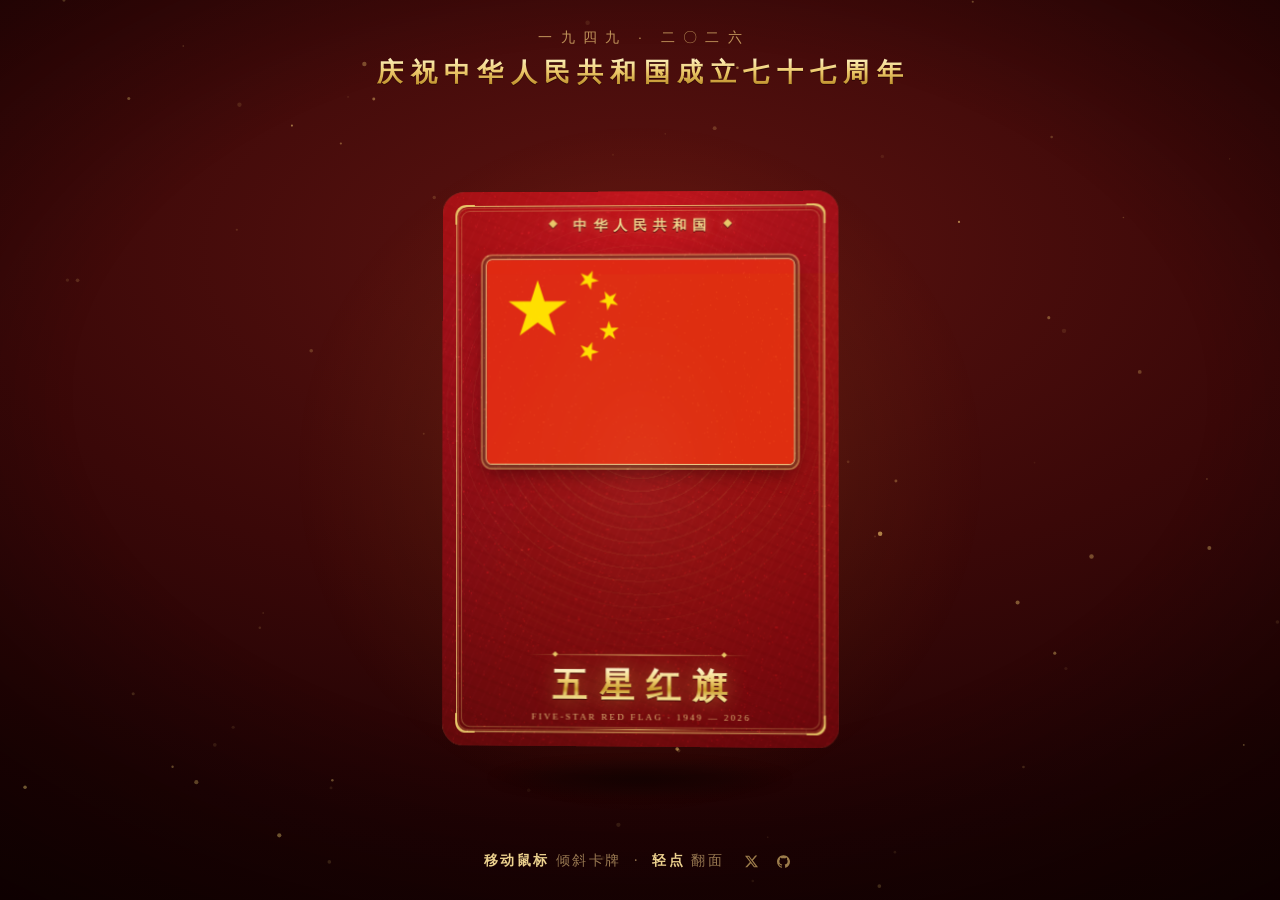
==== commit e5d79b10: "feat: 帘子金属化与国徽镜面反射带 - 绶带家族(垂尾/帘带/斜帔/绶结)与背景圆盘分流重着色: 圆盘保留穹顶径向渐变, 绶带改用纵向明暗褶皱带渐变(ribbonGold), 修复帘子无金属光泽的" ====
--- a/index.html
+++ b/index.html
@@ -5,7 +5,7 @@
 <meta name="viewport" content="width=device-width, initial-scale=1">
 <title>国庆典藏卡 · 1949 — 2026</title>
 <meta name="description" content="庆祝中华人民共和国成立七十七周年 —— 全息炫光典藏卡">
-<link rel="stylesheet" href="style.css">
+<link rel="stylesheet" href="style.css?v=1790846375">
 </head>
 <body>
 
@@ -115,6 +115,19 @@
     <stop offset=".78" stop-color="#9c6a0e"/>
     <stop offset="1"   stop-color="#6b4608"/>
   </radialGradient>
+  <!-- 底部绶带：纵向明暗交替的褶皱带，光来自上方 -->
+  <linearGradient id="ribbonGold" gradientUnits="userSpaceOnUse"
+      x1="300" y1="530" x2="430" y2="800">
+    <stop offset="0"    stop-color="#ffe59a"/>
+    <stop offset=".14"  stop-color="#f2c14e"/>
+    <stop offset=".28"  stop-color="#a87208"/>
+    <stop offset=".4"   stop-color="#ffd85e"/>
+    <stop offset=".52"  stop-color="#8f5f08"/>
+    <stop offset=".64"  stop-color="#f5c951"/>
+    <stop offset=".78"  stop-color="#c08414"/>
+    <stop offset=".9"   stop-color="#8a5c0a"/>
+    <stop offset="1"    stop-color="#6b4608"/>
+  </linearGradient>
   <!-- 浮雕：alpha 通道作高度图，左上光源的漫反射 + 锐利星芒高光（sRGB 色彩空间保住金色饱和度） -->
   <filter id="relief" x="-8%" y="-8%" width="116%" height="116%"
       color-interpolation-filters="sRGB">
@@ -209,7 +222,7 @@
      id="g4437"><g
        id="g4226"
        transform="translate(39.999999,24)"><path
-         style="fill:url(#bronzeDeep);fill-opacity:1;stroke:#33200a;stroke-width:0.93167233;stroke-miterlimit:3.99566603;stroke-dasharray:none"
+         style="fill:url(#ribbonGold);fill-opacity:1;stroke:#33200a;stroke-width:0.93167233;stroke-miterlimit:3.99566603;stroke-dasharray:none"
         
          id="path478-6"
          d="m -298.46355,227.10636 -15.98822,113.40832 23.57612,3.62795 -1.07034,11.96653 27.77788,5.59413 -0.96456,13.50306 23.7269,3.47221 0,8.29485 c 16.19441,3.43504 34.75886,5.58923 55.58956,5.40125 l 0.35805,-14.82869 -4.62374,-86.0624 -91,-65 z"
@@ -350,7 +363,7 @@
          style="fill:none;stroke:#33200a;stroke-width:0.93167228;stroke-miterlimit:3.99566603" /></g><g
        id="g4263"><path
         
-         style="fill:url(#bronzeDeep);fill-opacity:1;stroke:#33200a;stroke-width:0.93167233;stroke-miterlimit:3.99566603;stroke-dasharray:none"
+         style="fill:url(#ribbonGold);fill-opacity:1;stroke:#33200a;stroke-width:0.93167233;stroke-miterlimit:3.99566603;stroke-dasharray:none"
         
          id="path474"
          d="m -7.9726946,415.82741 -19.0150234,0 c -2.844695,2.00049 -6.254752,2.1811 -6.254752,2.1811 -2.993865,0.18097 -19.786136,-2.35299 -26.478297,-2.71505 -6.692196,-0.36193 -10.566558,-3.61985 -10.566558,-3.61985 0,0 -0.8805,1.44794 -3.874363,2.17191 -2.993899,0.72395 -25.887982,-3.43892 -30.114612,-4.52493 -4.22663,-1.08602 -6.794,-4.43666 -6.794,-4.43666 -8.69607,-0.22347 -15.00063,-2.01101 -15.00063,-2.01101 l -0.45342,-11.25941 8.83883,-18.56155 71.417784,-32.52691 41.859489,5.23225 41.859489,-5.24934 71.417788,32.52691 8.83883,18.56155 -0.45342,11.25941 c 0,0 -6.30456,1.78754 -15.00063,2.01101 0,0 -2.567374,3.35064 -6.794004,4.43666 -4.22663,1.08601 -27.120713,5.24888 -30.114612,4.52493 -2.993863,-0.72397 -3.874363,-2.17191 -3.874363,-2.17191 0,0 -3.874362,3.25792 -10.566558,3.61985 -6.692161,0.36206 -23.484432,2.89602 -26.478297,2.71505 0,0 -3.410057,-0.18061 -6.254752,-2.1811 l -19.0150235,0 -3.5644475,-2.45824 z"
@@ -391,7 +404,7 @@
      transform="matrix(-1,0,0,1,-8.8164941,-0.01709287)"><g
        id="g4226-9"
        transform="translate(39.999999,24)"><path
-         style="fill:url(#bronzeDeep);fill-opacity:1;stroke:#33200a;stroke-width:0.93167233;stroke-miterlimit:3.99566603;stroke-dasharray:none"
+         style="fill:url(#ribbonGold);fill-opacity:1;stroke:#33200a;stroke-width:0.93167233;stroke-miterlimit:3.99566603;stroke-dasharray:none"
         
          id="path478-2"
          d="m -298.46355,227.10636 -15.98822,113.40832 23.57612,3.62795 -1.07034,11.96653 27.77788,5.59413 -0.96456,13.50306 23.7269,3.47221 0,8.29485 c 16.19441,3.43504 34.75886,5.58923 55.58956,5.40125 l 0.35805,-14.82869 -4.62374,-86.0624 -91,-65 z"
@@ -3010,7 +3023,7 @@
    d="m 11.482902,288.89896 c -2.1577059,-7.14793 -29.990056,-7.15647 -32.150312,0 -0.731737,2.42401 -0.726059,19.78215 0,22.18754 2.160256,7.15647 29.9926061,7.14793 32.150312,0 0.731736,-2.42403 0.726024,-19.78217 0,-22.18754 z"
    id="path795"
   
-   style="fill:url(#bronzeDeep);fill-opacity:1;stroke:#33200a;stroke-width:0.93167233;stroke-miterlimit:3.99566603;stroke-dasharray:none" /><path
+   style="fill:url(#ribbonGold);fill-opacity:1;stroke:#33200a;stroke-width:0.93167233;stroke-miterlimit:3.99566603;stroke-dasharray:none" /><path
   
    d="m -2.9306473,290.14171 c -2.5999183,0.79831 -6.0669796,6.27016 -0.8672145,11.85519 5.0768422,5.4718 0,7.06845 0,7.06845"
    id="path867"
@@ -3039,7 +3052,7 @@
    style="fill-rule:evenodd"
    id="g4258"><path
     
-     style="fill:url(#bronzeDeep);fill-opacity:1;stroke:#33200a;stroke-width:0.93167233;stroke-miterlimit:3.99566603;stroke-dasharray:none"
+     style="fill:url(#ribbonGold);fill-opacity:1;stroke:#33200a;stroke-width:0.93167233;stroke-miterlimit:3.99566603;stroke-dasharray:none"
     
      id="path470-1"
      d="m -149.15937,272.24545 c -0.24346,0.18627 -39.83668,-27.25824 -40.2003,-27.18164 -1.46527,1.15697 -2.36991,1.968 -2.24257,2.99458 -4.48984,-4.53295 -10.43784,-11.34873 -15.58536,-16.44606 -1.27723,1.09813 -1.51297,1.52495 -1.89884,2.67274 -0.27888,0.12676 -15.08347,-19.67026 -15.32454,-19.55628 -1.68827,0.79785 -2.7521,1.38414 -2.85902,2.41303 -4.10457,-5.85505 -11.35603,-15.55169 -16.82815,-22.29132 -1.68819,0.79785 -2.75193,1.38415 -2.85903,2.41304 l -5.98855,16.21552 c 0,0 -1.07699,54.28759 48.83775,86.10961 8.94178,8.74812 20.34958,15.55391 34.94585,19.9367 12.64107,7.63765 29.53624,12.00204 52.16991,10.72897 33.687081,6.03393 70.162194,-1.07343 92.417749,-16.14359 6.465228,-4.02932 4.530024,-10.33832 4.530024,-18.52705 0,-8.18872 -7.064491,-7.77912 -7.064491,-7.77912 -6.050769,1.46902 -26.718457,6.30551 -53.497712,6.56087 -26.77946,0.2554 -63.01471,-21.65385 -63.19527,-21.51129 -1.46496,1.1562 -3.82859,1.96804 -3.70128,2.99458 z"
@@ -3077,7 +3090,7 @@
    style="fill-rule:evenodd"
    id="g4258-7"><path
     
-     style="fill:url(#bronzeDeep);fill-opacity:1;stroke:#33200a;stroke-width:0.93167233;stroke-miterlimit:3.99566603;stroke-dasharray:none"
+     style="fill:url(#ribbonGold);fill-opacity:1;stroke:#33200a;stroke-width:0.93167233;stroke-miterlimit:3.99566603;stroke-dasharray:none"
     
      id="path470-1-1"
      d="m -149.15937,272.24545 c -0.24346,0.18627 -39.83668,-27.25824 -40.2003,-27.18164 -1.46527,1.15697 -2.36991,1.968 -2.24257,2.99458 -4.48984,-4.53295 -10.43784,-11.34873 -15.58536,-16.44606 -1.27723,1.09813 -1.51297,1.52495 -1.89884,2.67274 -0.27888,0.12676 -15.08347,-19.67026 -15.32454,-19.55628 -1.68827,0.79785 -2.7521,1.38414 -2.85902,2.41303 -4.10457,-5.85505 -11.35603,-15.55169 -16.82815,-22.29132 -1.68819,0.79785 -2.75193,1.38415 -2.85903,2.41304 l -5.98855,16.21552 c 0,0 -1.07699,54.28759 48.83775,86.10961 8.94178,8.74812 20.34958,15.55391 34.94585,19.9367 12.64107,7.63765 29.53624,12.00204 52.16991,10.72897 33.687081,6.03393 70.162194,-1.07343 92.417749,-16.14359 6.465228,-4.02932 4.530024,-10.33832 4.530024,-18.52705 0,-8.18872 -7.064491,-7.77912 -7.064491,-7.77912 -6.050769,1.46902 -26.718457,6.30551 -53.497712,6.56087 -26.77946,0.2554 -63.01471,-21.65385 -63.19527,-21.51129 -1.46496,1.1562 -3.82859,1.96804 -3.70128,2.99458 z"
@@ -3112,6 +3125,7 @@
      d="m -204.12302,299.57744 c -8.64745,-8.67096 -14.73121,-19.45598 -18.78975,-32.74078 m 0,0 c -6.54717,-21.94152 -5.00837,-43.43971 -4.35756,-49.69517"
      class="fil0 str0" /></g></g>
 </g></svg>
+              <div class="emblem-sheen" aria-hidden="true"></div>
               <div class="emblem-sparks" aria-hidden="true">
                 <i style="left:50%;  top:16%; width:calc(var(--cw)*.055); --d:0s"></i>
                 <i style="left:21%;  top:44%; width:calc(var(--cw)*.04);  --d:-1.3s"></i>
@@ -3141,7 +3155,8 @@
 </main>
 
 <footer class="page-foot">
-  <p><b>移动鼠标</b> 倾斜卡牌 &nbsp;·&nbsp; <b>轻点</b> 翻面</p>
+  <p id="footHint"><b>移动鼠标</b> 倾斜卡牌 &nbsp;·&nbsp; <b>轻点</b> 翻面</p>
+  <button type="button" id="sensorBtn" class="sensor-btn" hidden>开启体感</button>
   <nav class="page-foot__links" aria-label="相关链接">
     <a class="foot-icon" href="https://x.com/cholf5" target="_blank" rel="noopener"
        aria-label="作者的 X 账号（x.com/cholf5）" title="X · @cholf5">
@@ -3158,6 +3173,6 @@
   </nav>
 </footer>
 
-<script src="main.js"></script>
+<script src="main.js?v=1790846375"></script>
 </body>
 </html>
--- a/style.css
+++ b/style.css
@@ -129,6 +129,35 @@
   outline: none;
   box-shadow: 0 0 0 2px rgba(255, 226, 150, 0.8);
 }
+
+/* 体感开关：仅 iOS 等需要授权的浏览器出现 */
+.sensor-btn {
+  display: inline-block;
+  margin-top: 12px;
+  padding: 7px 20px;
+  font: inherit;
+  letter-spacing: 0.22em;
+  text-indent: 0.22em;
+  color: rgba(248, 220, 150, 0.92);
+  background: rgba(255, 210, 110, 0.07);
+  border: 1px solid rgba(240, 204, 116, 0.5);
+  border-radius: 999px;
+  cursor: pointer;
+  transition: color 0.25s ease, border-color 0.25s ease, box-shadow 0.25s ease;
+}
+
+.sensor-btn:hover,
+.sensor-btn:focus-visible {
+  color: #fbe9b8;
+  border-color: rgba(255, 226, 150, 0.95);
+  box-shadow: 0 0 14px rgba(255, 208, 100, 0.35);
+}
+
+.sensor-btn:focus-visible {
+  outline: none;
+}
+
+.sensor-btn[hidden] { display: none; }
 
 @keyframes rise {
   from { opacity: 0; transform: translateY(10px); }
@@ -476,6 +505,29 @@
 .face--back .holo  { opacity: calc(var(--holo-o, 0) * 0.42); }
 .face--back .glare { opacity: calc(var(--glare-o, 0) * 0.8); }
 
+/* 镜面反射带：以国徽形状为遮罩，一条亮带随指针扫过所有金属（含帘子） */
+.emblem-sheen {
+  position: absolute;
+  inset: 0;
+  pointer-events: none;
+  mix-blend-mode: screen;
+  opacity: var(--sheen-o, 0.4);
+  background: linear-gradient(115deg,
+    transparent 34%,
+    rgba(255, 242, 196, 0.3) 44%,
+    rgba(255, 253, 236, 0.65) 50%,
+    rgba(255, 242, 196, 0.3) 56%,
+    transparent 66%);
+  background-size: 240% 240%;
+  background-position: var(--sheen-x, 50%) var(--sheen-y, 50%);
+  -webkit-mask-image: url("assets/emblem-gold.svg");
+  mask-image: url("assets/emblem-gold.svg");
+  -webkit-mask-size: 100% 100%;
+  mask-size: 100% 100%;
+  -webkit-mask-repeat: no-repeat;
+  mask-repeat: no-repeat;
+}
+
 /* 首饰般的星芒 glint（四芒星，错峰闪烁） */
 .emblem-sparks {
   position: absolute;
@@ -582,6 +634,6 @@
   .float { animation: none; }
   .flag-shine { animation: none; transform: none; opacity: 0; }
   .page-head, .page-foot { animation: none; }
-  .foot-icon { transition: none; }
+  .foot-icon, .sensor-btn { transition: none; }
   .foot-icon:hover { transform: none; }
 }
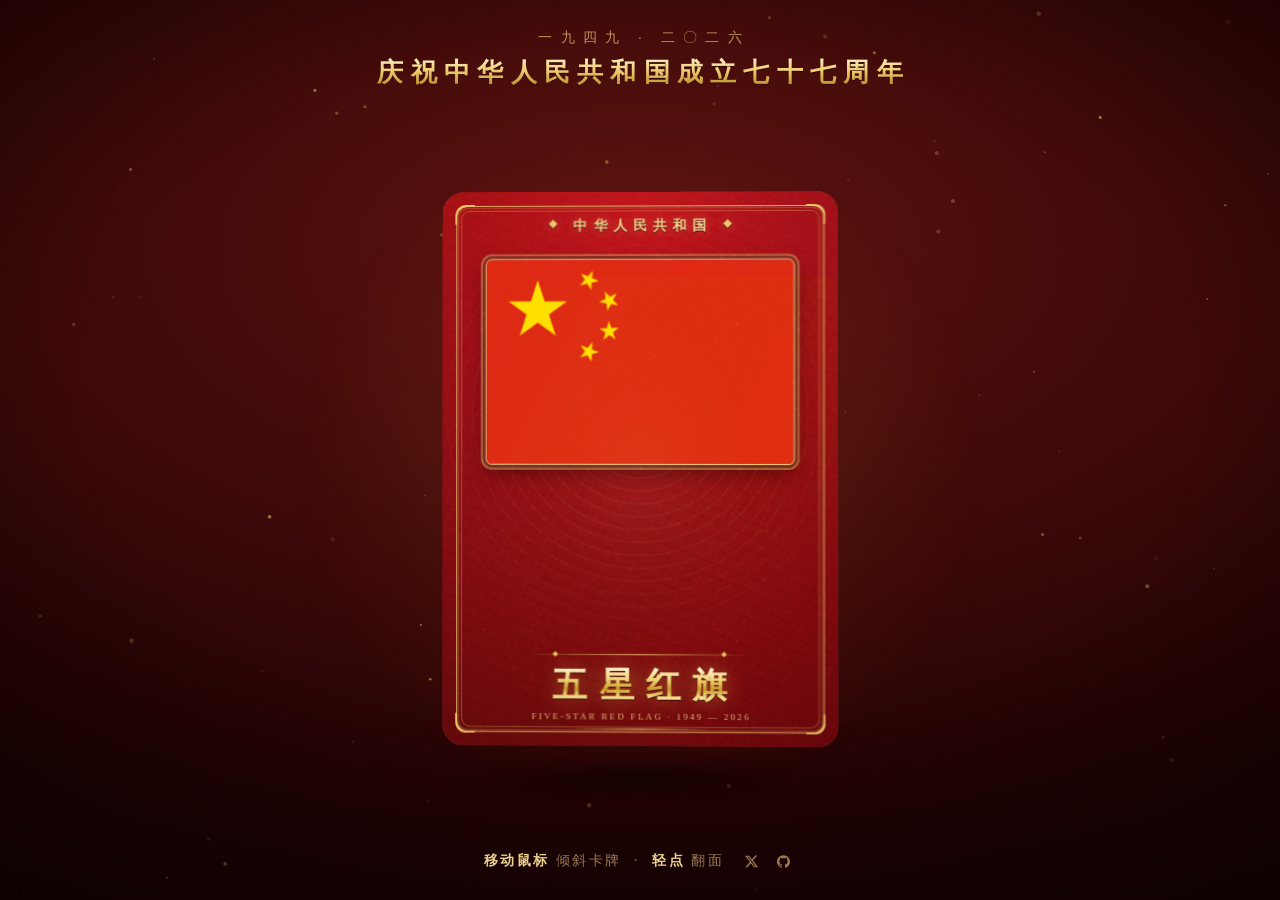
==== commit 3d131083: "chore: 同步构建产物（体感回中改为按真实时间衰减） - main.js: 体感基准回中由固定帧率系数改为按真实时间指数衰减（约 1.1 秒时间常数），60Hz/120Hz/高刷屏行为一致 - i" ====
--- a/index.html
+++ b/index.html
@@ -5,7 +5,7 @@
 <meta name="viewport" content="width=device-width, initial-scale=1">
 <title>国庆典藏卡 · 1949 — 2026</title>
 <meta name="description" content="庆祝中华人民共和国成立七十七周年 —— 全息炫光典藏卡">
-<link rel="stylesheet" href="style.css?v=1790846375">
+<link rel="stylesheet" href="style.css?v=1790846712">
 </head>
 <body>
 
@@ -3173,6 +3173,6 @@
   </nav>
 </footer>
 
-<script src="main.js?v=1790846375"></script>
+<script src="main.js?v=1790846712"></script>
 </body>
 </html>
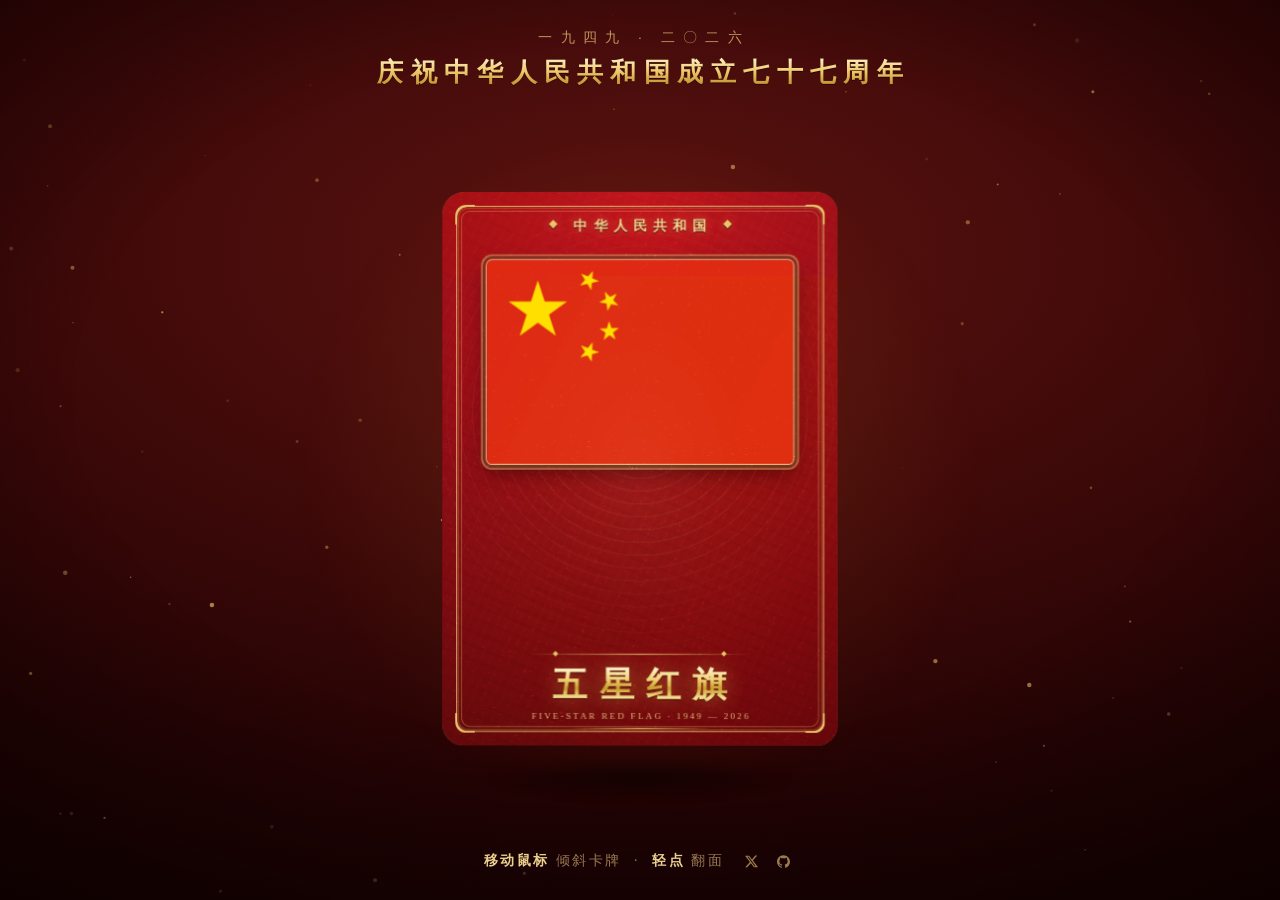
==== commit e5b49ab2: "refactor: 移除体感按钮，触屏设备自动启用；手感调灵敏 - 删除页脚「开启体感」按钮及其样式：改为 pointer: coarse / ontouchstart 判定，   触屏设备自动开启，" ====
--- a/index.html
+++ b/index.html
@@ -5,7 +5,7 @@
 <meta name="viewport" content="width=device-width, initial-scale=1">
 <title>国庆典藏卡 · 1949 — 2026</title>
 <meta name="description" content="庆祝中华人民共和国成立七十七周年 —— 全息炫光典藏卡">
-<link rel="stylesheet" href="style.css?v=1790846712">
+<link rel="stylesheet" href="style.css?v=1790848065">
 </head>
 <body>
 
@@ -3156,7 +3156,6 @@
 
 <footer class="page-foot">
   <p id="footHint"><b>移动鼠标</b> 倾斜卡牌 &nbsp;·&nbsp; <b>轻点</b> 翻面</p>
-  <button type="button" id="sensorBtn" class="sensor-btn" hidden>开启体感</button>
   <nav class="page-foot__links" aria-label="相关链接">
     <a class="foot-icon" href="https://x.com/cholf5" target="_blank" rel="noopener"
        aria-label="作者的 X 账号（x.com/cholf5）" title="X · @cholf5">
@@ -3173,6 +3172,6 @@
   </nav>
 </footer>
 
-<script src="main.js?v=1790846712"></script>
+<script src="main.js?v=1790848065"></script>
 </body>
 </html>
--- a/style.css
+++ b/style.css
@@ -129,35 +129,6 @@
   outline: none;
   box-shadow: 0 0 0 2px rgba(255, 226, 150, 0.8);
 }
-
-/* 体感开关：仅 iOS 等需要授权的浏览器出现 */
-.sensor-btn {
-  display: inline-block;
-  margin-top: 12px;
-  padding: 7px 20px;
-  font: inherit;
-  letter-spacing: 0.22em;
-  text-indent: 0.22em;
-  color: rgba(248, 220, 150, 0.92);
-  background: rgba(255, 210, 110, 0.07);
-  border: 1px solid rgba(240, 204, 116, 0.5);
-  border-radius: 999px;
-  cursor: pointer;
-  transition: color 0.25s ease, border-color 0.25s ease, box-shadow 0.25s ease;
-}
-
-.sensor-btn:hover,
-.sensor-btn:focus-visible {
-  color: #fbe9b8;
-  border-color: rgba(255, 226, 150, 0.95);
-  box-shadow: 0 0 14px rgba(255, 208, 100, 0.35);
-}
-
-.sensor-btn:focus-visible {
-  outline: none;
-}
-
-.sensor-btn[hidden] { display: none; }
 
 @keyframes rise {
   from { opacity: 0; transform: translateY(10px); }
@@ -634,6 +605,6 @@
   .float { animation: none; }
   .flag-shine { animation: none; transform: none; opacity: 0; }
   .page-head, .page-foot { animation: none; }
-  .foot-icon, .sensor-btn { transition: none; }
+  .foot-icon { transition: none; }
   .foot-icon:hover { transform: none; }
 }
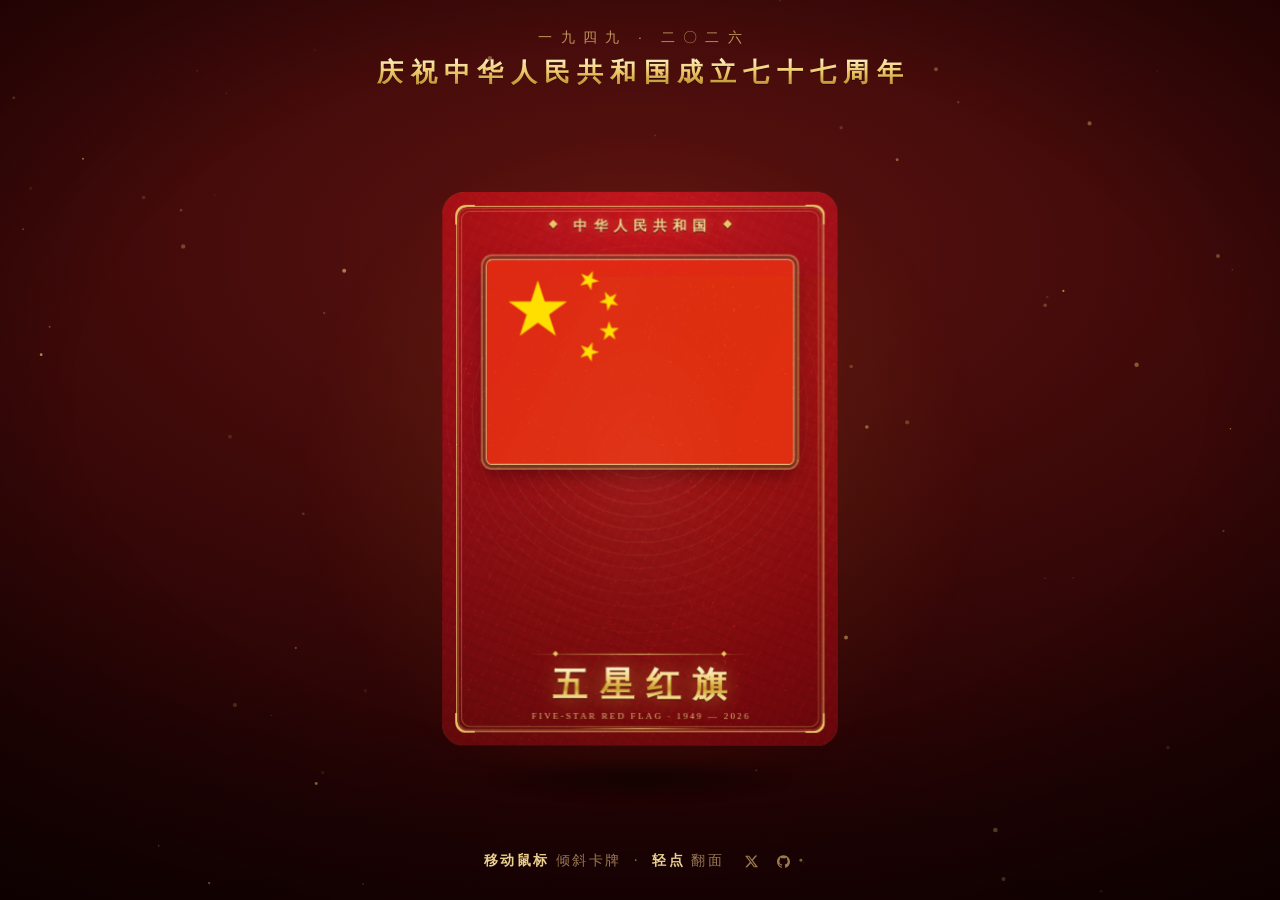
==== commit c15829b4: "fix: 去掉移动端点按高亮蓝闪，连点翻面不再触发双击缩放" ====
--- a/index.html
+++ b/index.html
@@ -5,7 +5,7 @@
 <meta name="viewport" content="width=device-width, initial-scale=1">
 <title>国庆典藏卡 · 1949 — 2026</title>
 <meta name="description" content="庆祝中华人民共和国成立七十七周年 —— 全息炫光典藏卡">
-<link rel="stylesheet" href="style.css?v=1790848065">
+<link rel="stylesheet" href="style.css?v=1790849431">
 </head>
 <body>
 
@@ -3172,6 +3172,6 @@
   </nav>
 </footer>
 
-<script src="main.js?v=1790848065"></script>
+<script src="main.js?v=1790849431"></script>
 </body>
 </html>
--- a/style.css
+++ b/style.css
@@ -3,7 +3,8 @@
    3D 结构链: .stage(perspective) > .float > .card3d > .tilt > .card > faces
    ================================================================== */
 
-* { margin: 0; padding: 0; box-sizing: border-box; }
+/* 去掉移动端点按高亮：默认的半透明蓝遮罩会在深红卡面上一闪而过 */
+* { margin: 0; padding: 0; box-sizing: border-box; -webkit-tap-highlight-color: transparent; }
 
 :root {
   /* 卡片宽度基准，所有卡内尺寸按它的百分比计算 */
@@ -187,6 +188,7 @@
   aspect-ratio: 5 / 7;
   cursor: pointer;
   outline: none;
+  touch-action: manipulation;   /* 移动端连点翻面时不触发双击缩放 */
   transform-style: preserve-3d;
   will-change: transform;
 }
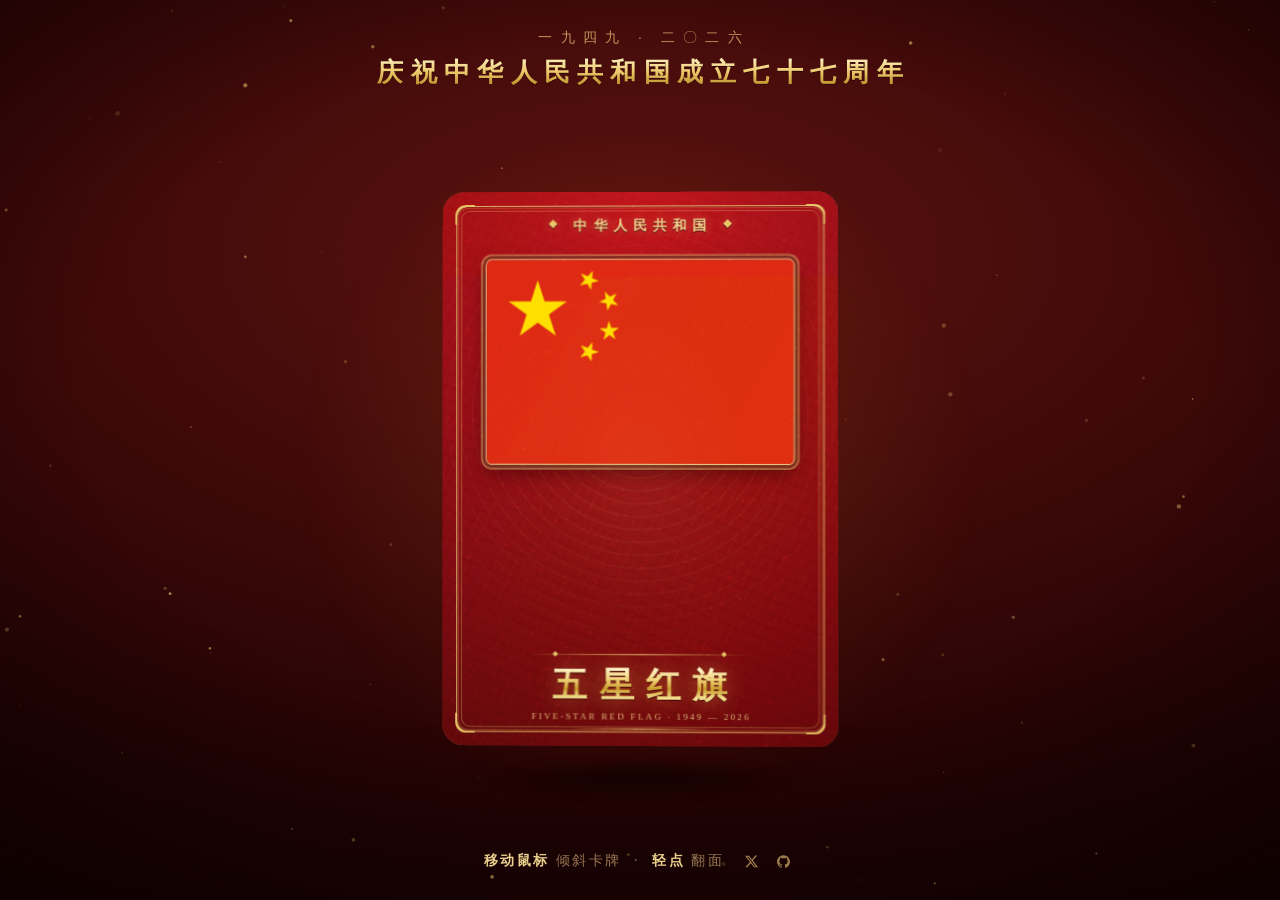
==== commit 3a7c3ff6: "feat: add PWA support with service worker, icons, and manifest" ====
--- a/index.html
+++ b/index.html
@@ -2,10 +2,18 @@
 <html lang="zh-CN">
 <head>
 <meta charset="utf-8">
-<meta name="viewport" content="width=device-width, initial-scale=1">
+<meta name="viewport" content="width=device-width, initial-scale=1, viewport-fit=cover">
 <title>国庆典藏卡 · 1949 — 2026</title>
 <meta name="description" content="庆祝中华人民共和国成立七十七周年 —— 全息炫光典藏卡">
-<link rel="stylesheet" href="style.css?v=1790849431">
+<meta name="theme-color" content="#3a0808">
+<link rel="manifest" href="manifest.webmanifest">
+<link rel="icon" type="image/png" href="assets/icon-192.png">
+<link rel="apple-touch-icon" href="assets/apple-touch-icon.png">
+<meta name="mobile-web-app-capable" content="yes">
+<meta name="apple-mobile-web-app-capable" content="yes">
+<meta name="apple-mobile-web-app-status-bar-style" content="black-translucent">
+<meta name="apple-mobile-web-app-title" content="国庆典藏卡">
+<link rel="stylesheet" href="style.css?v=1790868093">
 </head>
 <body>
 
@@ -3172,6 +3180,6 @@
   </nav>
 </footer>
 
-<script src="main.js?v=1790849431"></script>
+<script src="main.js?v=1790868093"></script>
 </body>
 </html>
--- a/style.css
+++ b/style.css
@@ -27,6 +27,12 @@
   color: var(--ink);
   background:
     radial-gradient(130% 95% at 50% 28%, #5c1310 0%, #3a0808 40%, #200304 68%, #0d0102 100%);
+  /* PWA standalone / 刘海屏：内容避入安全区，不被状态栏与手势条遮挡 */
+  padding:
+    max(0px, env(safe-area-inset-top))
+    max(0px, env(safe-area-inset-right))
+    max(0px, env(safe-area-inset-bottom))
+    max(0px, env(safe-area-inset-left));
 }
 
 #fx {
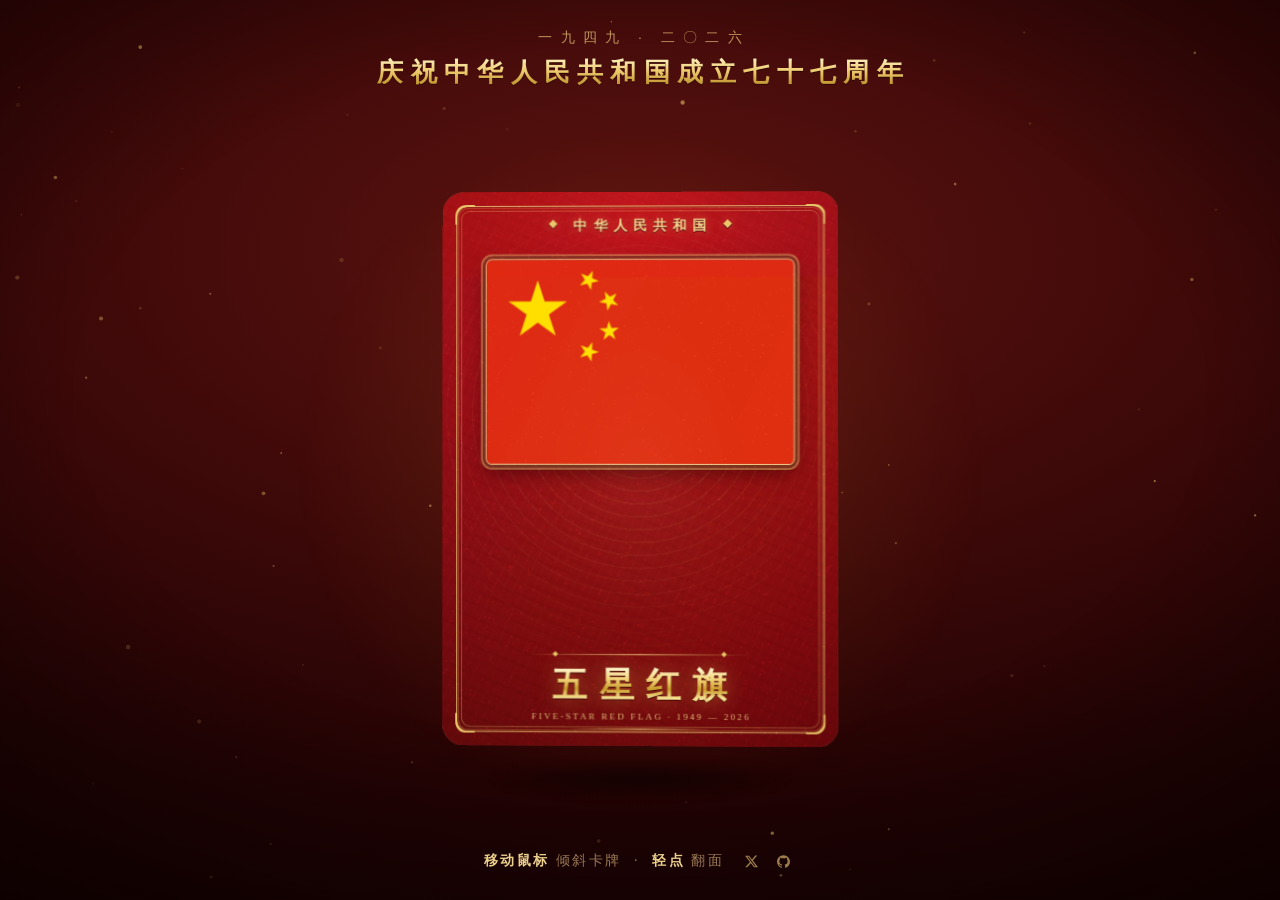
==== commit e68dda84: "fix: iOS 陀螺仪授权改挂 touchend——触屏 pointerdown 不算激活事件，授权被静默拒绝 - iOS 13+ 的 requestPermission 必须在用户手势内调用，但触" ====
--- a/index.html
+++ b/index.html
@@ -13,7 +13,7 @@
 <meta name="apple-mobile-web-app-capable" content="yes">
 <meta name="apple-mobile-web-app-status-bar-style" content="black-translucent">
 <meta name="apple-mobile-web-app-title" content="国庆典藏卡">
-<link rel="stylesheet" href="style.css?v=1790868093">
+<link rel="stylesheet" href="style.css?v=1790923411">
 </head>
 <body>
 
@@ -3180,6 +3180,6 @@
   </nav>
 </footer>
 
-<script src="main.js?v=1790868093"></script>
+<script src="main.js?v=1790923411"></script>
 </body>
 </html>
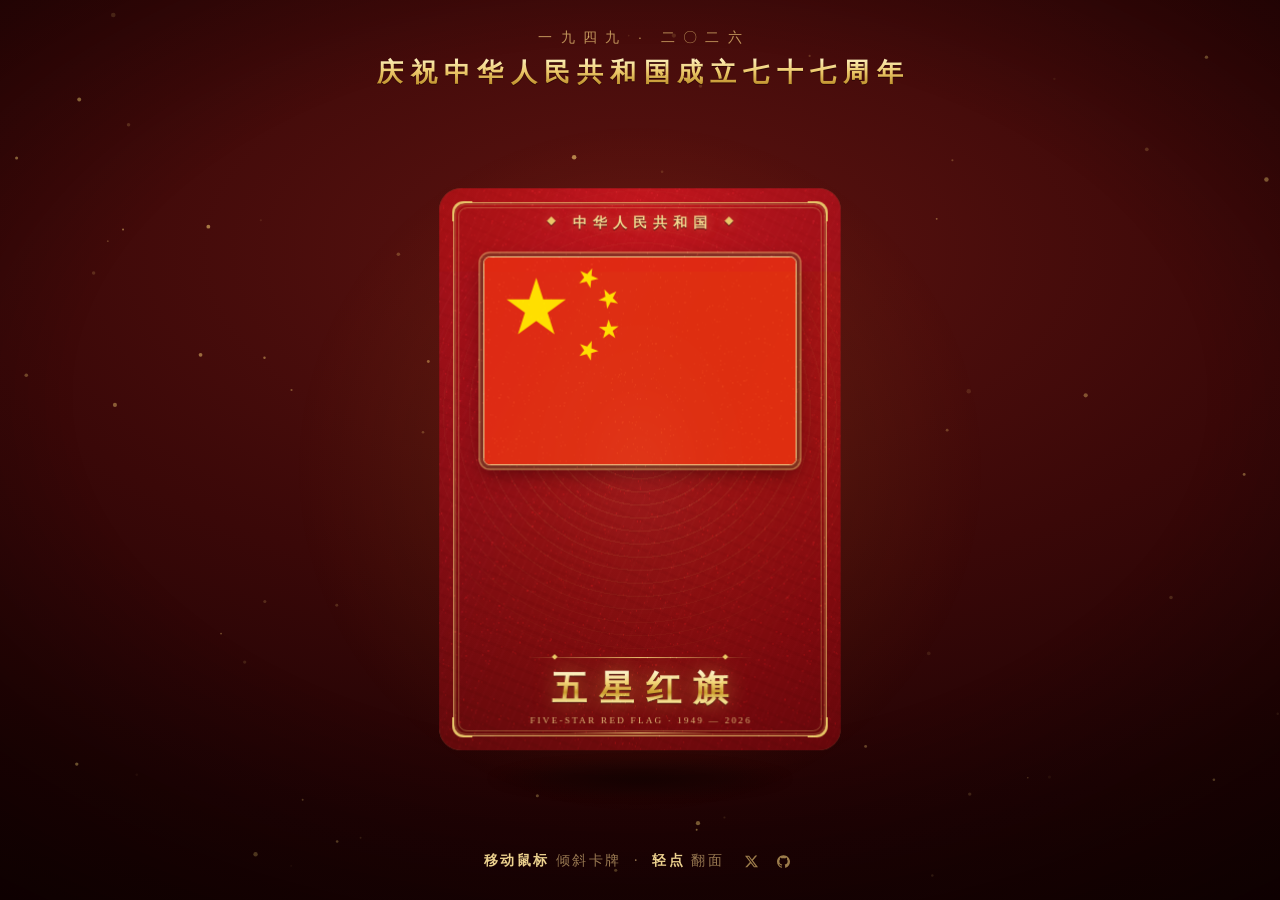
==== commit e8c90b63: "fix: 翻面动画高刷屏异常——弹簧按真实时间积分、180° 翻面交合成器播放、修正背面倾斜双重反向" ====
--- a/index.html
+++ b/index.html
@@ -13,7 +13,7 @@
 <meta name="apple-mobile-web-app-capable" content="yes">
 <meta name="apple-mobile-web-app-status-bar-style" content="black-translucent">
 <meta name="apple-mobile-web-app-title" content="国庆典藏卡">
-<link rel="stylesheet" href="style.css?v=1790923411">
+<link rel="stylesheet" href="style.css?v=1790954633">
 </head>
 <body>
 
@@ -3180,6 +3180,6 @@
   </nav>
 </footer>
 
-<script src="main.js?v=1790923411"></script>
+<script src="main.js?v=1790954633"></script>
 </body>
 </html>
--- a/style.css
+++ b/style.css
@@ -209,7 +209,7 @@
   transform-style: preserve-3d;
 }
 
-.tilt { will-change: transform; }
+.tilt, .card { will-change: transform; }
 
 /* 卡片厚度（侧边，夹在正反两片外壳之间） */
 .edges { position: absolute; inset: 0; transform-style: preserve-3d; }
